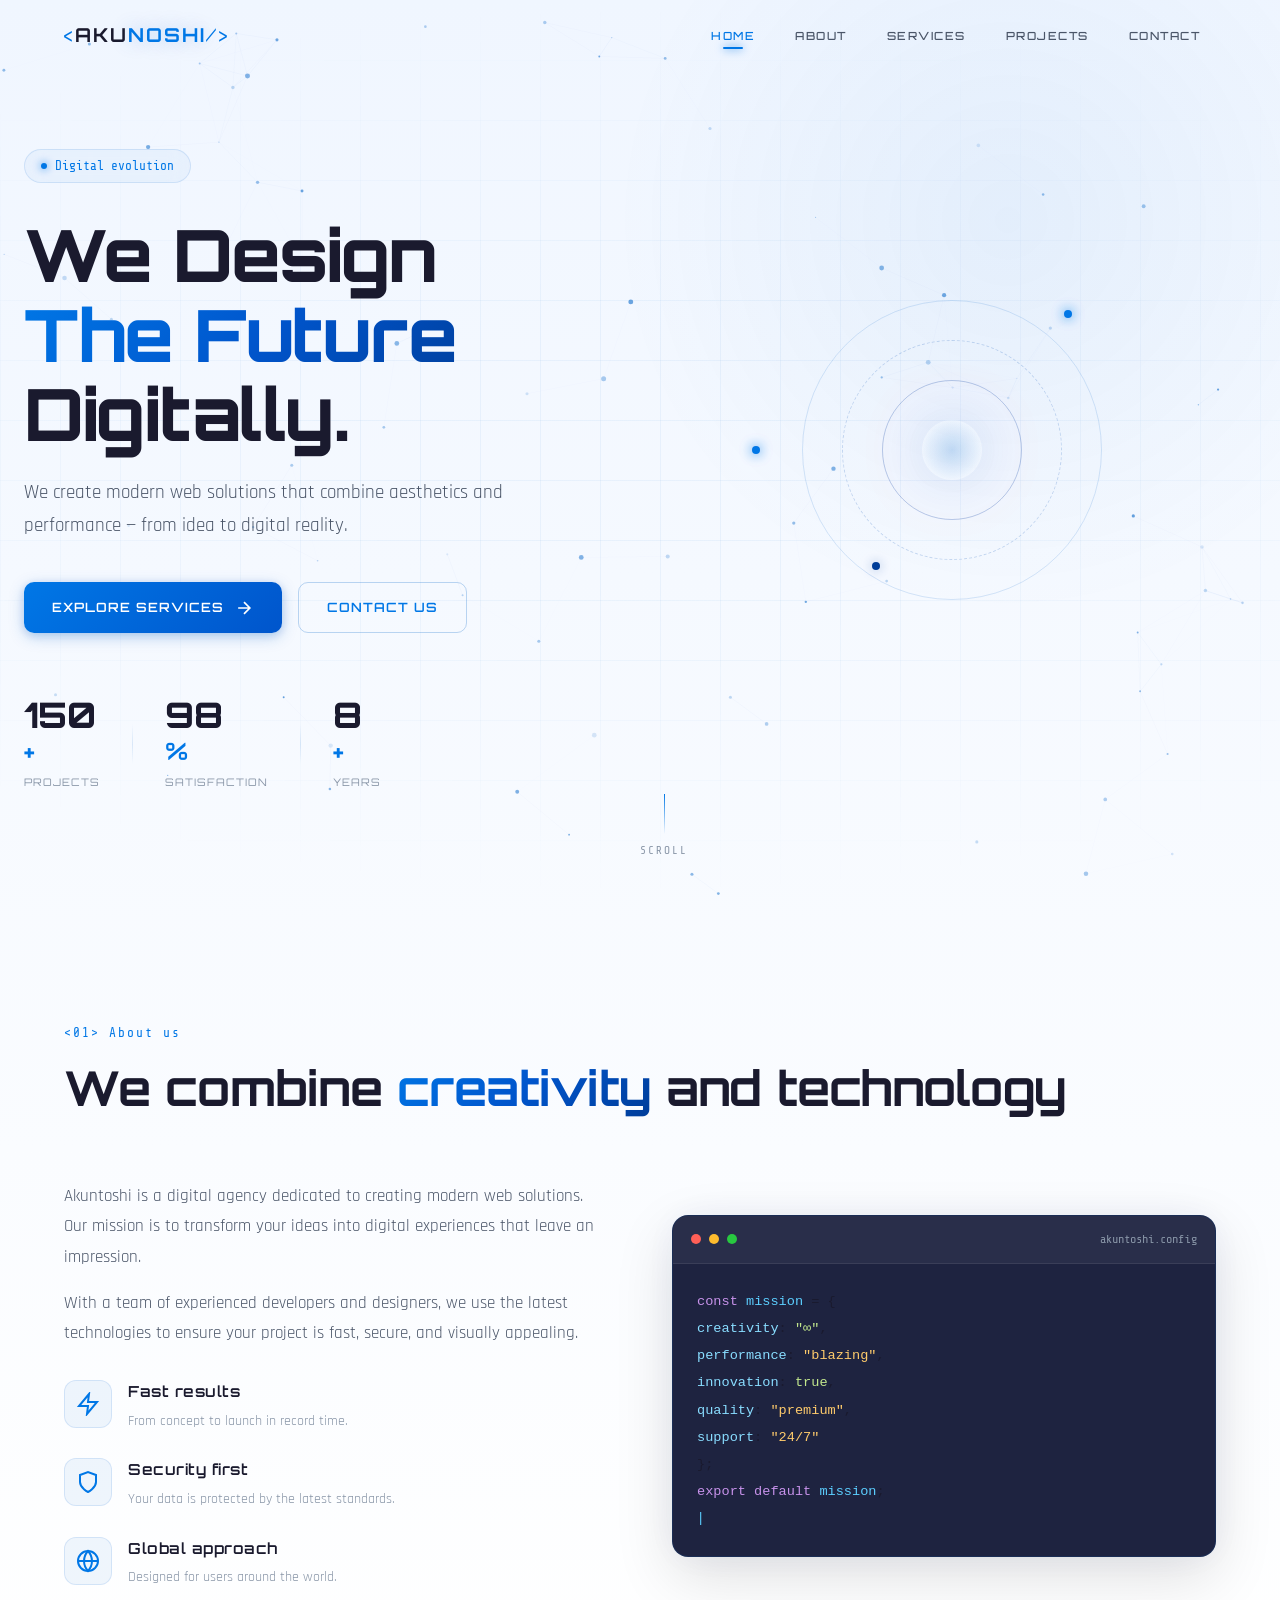
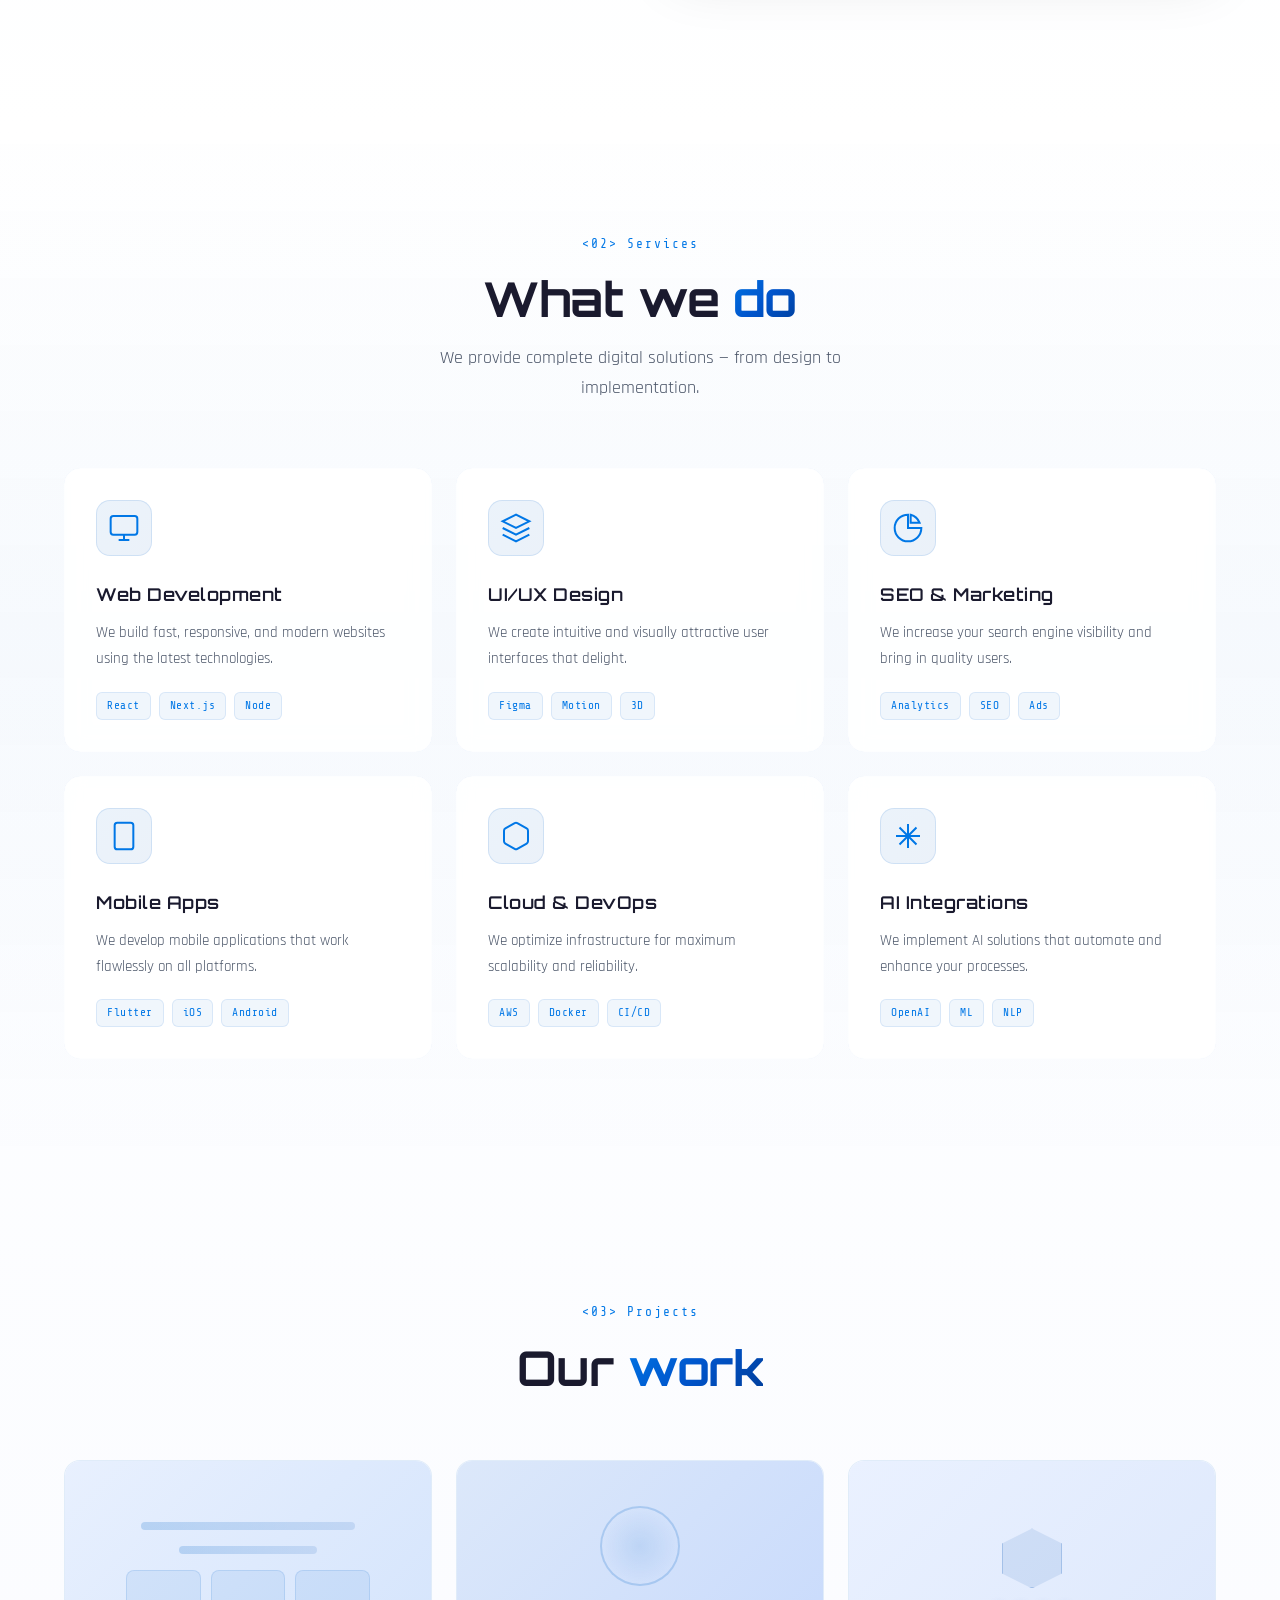
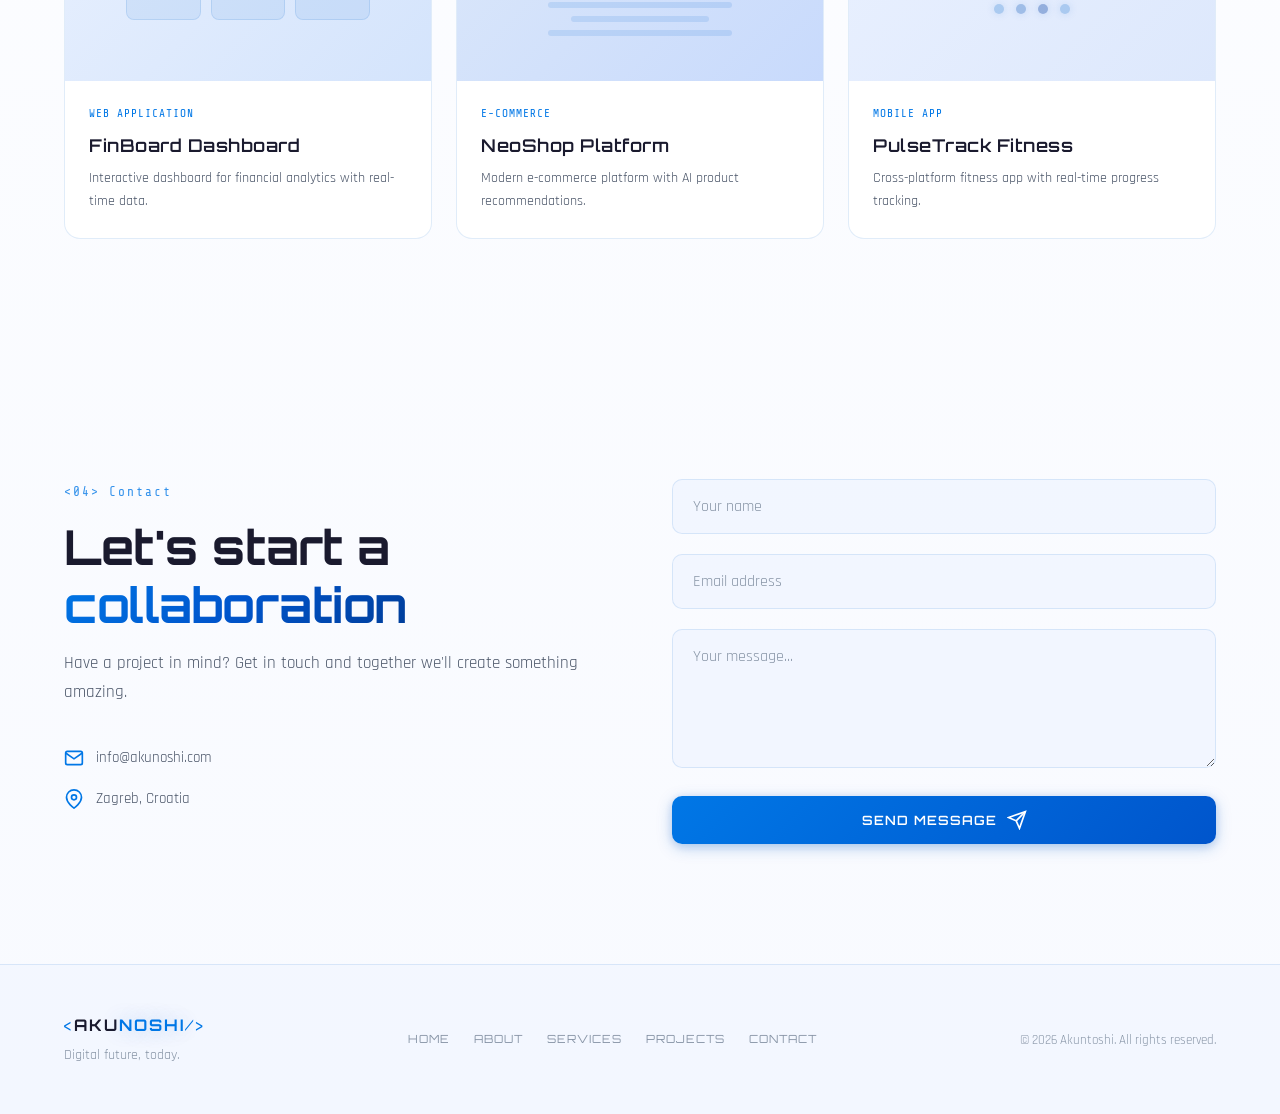
==== index.html @ 3f8aa3cc "first" ====
<!doctype html>
<html lang="en">
  <head>
    <meta charset="UTF-8" />
    <meta name="viewport" content="width=device-width, initial-scale=1.0" />
    <title>Akuntoshi — Digital Future</title>
    <link rel="stylesheet" href="style.css" />
    <link rel="preconnect" href="https://fonts.googleapis.com" />
    <link rel="preconnect" href="https://fonts.gstatic.com" crossorigin />
    <link
      href="https://fonts.googleapis.com/css2?family=Orbitron:wght@400;500;600;700;800;900&family=Rajdhani:wght@300;400;500;600;700&family=Share+Tech+Mono&display=swap"
      rel="stylesheet"
    />
  </head>
  <body>
    <!-- ═══ CURTAIN REVEAL ═══ -->
    <div class="curtain" id="curtain">
      <div class="curtain-panel curtain-left"></div>
      <div class="curtain-panel curtain-right"></div>
      <div class="curtain-logo">
        <span class="logo-bracket">&lt;</span>AKU<span class="logo-highlight"
          >NOSHI</span
        ><span class="logo-bracket">/&gt;</span>
      </div>
    </div>

    <!-- ═══ CANVAS BACKGROUND ═══ -->
    <canvas id="particleCanvas"></canvas>

    <!-- ═══ NAVIGATION ═══ -->
    <nav class="nav" id="nav">
      <div class="nav-inner">
        <a href="#hero" class="nav-logo">
          <span class="logo-bracket">&lt;</span>AKU<span class="logo-highlight"
            >NOSHI</span
          ><span class="logo-bracket">/&gt;</span>
        </a>
        <button class="nav-toggle" id="navToggle" aria-label="Toggle menu">
          <span></span><span></span><span></span>
        </button>
        <ul class="nav-links" id="navLinks">
          <li><a href="#hero" class="nav-link active">Home</a></li>
          <li><a href="#about" class="nav-link">About</a></li>
          <li><a href="#services" class="nav-link">Services</a></li>
          <li><a href="#work" class="nav-link">Projects</a></li>
          <li><a href="#contact" class="nav-link">Contact</a></li>
        </ul>
      </div>
    </nav>

    <!-- ═══ HERO ═══ -->
    <section class="hero" id="hero">
      <div class="hero-grid-overlay"></div>
      <div class="hero-radial"></div>
      <div class="hero-content">
        <div class="hero-badge">
          <span class="badge-dot"></span>
          <span>Digital evolution</span>
        </div>
        <h1 class="hero-title">
          <span class="title-line">We Design</span>
          <span class="title-line gradient-text">The Future</span>
          <span class="title-line">Digitally.</span>
        </h1>
        <p class="hero-sub">
          We create modern web solutions that combine aesthetics and performance
          — from idea to digital reality.
        </p>
        <div class="hero-actions">
          <a href="#services" class="btn btn-primary">
            <span>Explore services</span>
            <svg
              width="20"
              height="20"
              viewBox="0 0 24 24"
              fill="none"
              stroke="currentColor"
              stroke-width="2"
            >
              <path d="M5 12h14M12 5l7 7-7 7" />
            </svg>
          </a>
          <a href="#contact" class="btn btn-ghost">Contact us</a>
        </div>
        <div class="hero-stats">
          <div class="stat">
            <span class="stat-num" data-target="150">0</span
            ><span class="stat-plus">+</span>
            <span class="stat-label">Projects</span>
          </div>
          <div class="stat-divider"></div>
          <div class="stat">
            <span class="stat-num" data-target="98">0</span
            ><span class="stat-plus">%</span>
            <span class="stat-label">Satisfaction</span>
          </div>
          <div class="stat-divider"></div>
          <div class="stat">
            <span class="stat-num" data-target="8">0</span
            ><span class="stat-plus">+</span>
            <span class="stat-label">Years</span>
          </div>
        </div>
      </div>
      <div class="hero-visual">
        <div class="holo-ring ring-1"></div>
        <div class="holo-ring ring-2"></div>
        <div class="holo-ring ring-3"></div>
        <div class="holo-core"></div>
        <div class="orbit-dot od-1"></div>
        <div class="orbit-dot od-2"></div>
        <div class="orbit-dot od-3"></div>
      </div>
      <div class="scroll-hint">
        <div class="scroll-line"></div>
        <span>Scroll</span>
      </div>
    </section>

    <!-- ═══ ABOUT ═══ -->
    <section class="section about" id="about">
      <div class="container">
        <div class="section-header" data-reveal-header>
          <span class="section-tag">&lt;01&gt; About us</span>
          <h2 class="section-title">
            We combine <span class="gradient-text">creativity</span> and
            technology
          </h2>
        </div>
        <div class="about-grid">
          <div class="about-text">
            <p>
              Akuntoshi is a digital agency dedicated to creating modern web
              solutions. Our mission is to transform your ideas into digital
              experiences that leave an impression.
            </p>
            <p>
              With a team of experienced developers and designers, we use the
              latest technologies to ensure your project is fast, secure, and
              visually appealing.
            </p>
            <div class="about-features">
              <div class="feature">
                <div class="feature-icon">
                  <svg
                    width="24"
                    height="24"
                    viewBox="0 0 24 24"
                    fill="none"
                    stroke="currentColor"
                    stroke-width="2"
                  >
                    <path d="M13 2L3 14h9l-1 8 10-12h-9l1-8z" />
                  </svg>
                </div>
                <div>
                  <h4>Fast results</h4>
                  <p>From concept to launch in record time.</p>
                </div>
              </div>
              <div class="feature">
                <div class="feature-icon">
                  <svg
                    width="24"
                    height="24"
                    viewBox="0 0 24 24"
                    fill="none"
                    stroke="currentColor"
                    stroke-width="2"
                  >
                    <path d="M12 22s8-4 8-10V5l-8-3-8 3v7c0 6 8 10 8 10z" />
                  </svg>
                </div>
                <div>
                  <h4>Security first</h4>
                  <p>Your data is protected by the latest standards.</p>
                </div>
              </div>
              <div class="feature">
                <div class="feature-icon">
                  <svg
                    width="24"
                    height="24"
                    viewBox="0 0 24 24"
                    fill="none"
                    stroke="currentColor"
                    stroke-width="2"
                  >
                    <circle cx="12" cy="12" r="10" />
                    <path
                      d="M2 12h20M12 2a15.3 15.3 0 0 1 4 10 15.3 15.3 0 0 1-4 10 15.3 15.3 0 0 1-4-10 15.3 15.3 0 0 1 4-10z"
                    />
                  </svg>
                </div>
                <div>
                  <h4>Global approach</h4>
                  <p>Designed for users around the world.</p>
                </div>
              </div>
            </div>
          </div>
          <div class="about-visual">
            <div class="code-window">
              <div class="code-header">
                <span class="code-dot red"></span>
                <span class="code-dot yellow"></span>
                <span class="code-dot green"></span>
                <span class="code-title">akuntoshi.config</span>
              </div>
              <div class="code-body">
                <code>
                  <span class="code-line"
                    ><span class="c-purple">const</span>
                    <span class="c-blue">mission</span> = {</span
                  >
                  <span class="code-line">
                    <span class="c-cyan">creativity</span>:
                    <span class="c-green">"∞"</span>,</span
                  >
                  <span class="code-line">
                    <span class="c-cyan">performance</span>:
                    <span class="c-orange">"blazing"</span>,</span
                  >
                  <span class="code-line">
                    <span class="c-cyan">innovation</span>:
                    <span class="c-green">true</span>,</span
                  >
                  <span class="code-line">
                    <span class="c-cyan">quality</span>:
                    <span class="c-orange">"premium"</span>,</span
                  >
                  <span class="code-line">
                    <span class="c-cyan">support</span>:
                    <span class="c-orange">"24/7"</span></span
                  >
                  <span class="code-line">};</span>
                  <span class="code-line"></span>
                  <span class="code-line"
                    ><span class="c-purple">export default</span>
                    <span class="c-blue">mission</span>;</span
                  >
                </code>
                <span class="cursor-blink">|</span>
              </div>
            </div>
          </div>
        </div>
      </div>
    </section>

    <!-- ═══ SERVICES ═══ -->
    <section class="section services" id="services">
      <div class="container">
        <div class="section-header center" data-reveal-header>
          <span class="section-tag">&lt;02&gt; Services</span>
          <h2 class="section-title">
            What we <span class="gradient-text">do</span>
          </h2>
          <p class="section-desc">
            We provide complete digital solutions — from design to
            implementation.
          </p>
        </div>
        <div class="services-grid">
          <div class="service-card" data-tilt>
            <div class="card-glow"></div>
            <div class="card-border"></div>
            <div class="card-content">
              <div class="card-icon">
                <svg
                  width="32"
                  height="32"
                  viewBox="0 0 24 24"
                  fill="none"
                  stroke="currentColor"
                  stroke-width="1.5"
                >
                  <rect x="2" y="3" width="20" height="14" rx="2" />
                  <path d="M8 21h8M12 17v4" />
                </svg>
              </div>
              <h3>Web Development</h3>
              <p>
                We build fast, responsive, and modern websites using the latest
                technologies.
              </p>
              <div class="card-tech">
                <span>React</span><span>Next.js</span><span>Node</span>
              </div>
            </div>
          </div>
          <div class="service-card" data-tilt>
            <div class="card-glow"></div>
            <div class="card-border"></div>
            <div class="card-content">
              <div class="card-icon">
                <svg
                  width="32"
                  height="32"
                  viewBox="0 0 24 24"
                  fill="none"
                  stroke="currentColor"
                  stroke-width="1.5"
                >
                  <path
                    d="M12 2L2 7l10 5 10-5-10-5zM2 17l10 5 10-5M2 12l10 5 10-5"
                  />
                </svg>
              </div>
              <h3>UI/UX Design</h3>
              <p>
                We create intuitive and visually attractive user interfaces that
                delight.
              </p>
              <div class="card-tech">
                <span>Figma</span><span>Motion</span><span>3D</span>
              </div>
            </div>
          </div>
          <div class="service-card" data-tilt>
            <div class="card-glow"></div>
            <div class="card-border"></div>
            <div class="card-content">
              <div class="card-icon">
                <svg
                  width="32"
                  height="32"
                  viewBox="0 0 24 24"
                  fill="none"
                  stroke="currentColor"
                  stroke-width="1.5"
                >
                  <path d="M12 2a10 10 0 1 0 10 10H12V2z" />
                  <path d="M20.66 8A10 10 0 0 0 14 2.05V8h6.66z" />
                </svg>
              </div>
              <h3>SEO & Marketing</h3>
              <p>
                We increase your search engine visibility and bring in quality
                users.
              </p>
              <div class="card-tech">
                <span>Analytics</span><span>SEO</span><span>Ads</span>
              </div>
            </div>
          </div>
          <div class="service-card" data-tilt>
            <div class="card-glow"></div>
            <div class="card-border"></div>
            <div class="card-content">
              <div class="card-icon">
                <svg
                  width="32"
                  height="32"
                  viewBox="0 0 24 24"
                  fill="none"
                  stroke="currentColor"
                  stroke-width="1.5"
                >
                  <rect x="5" y="2" width="14" height="20" rx="2" />
                  <path d="M12 18h.01" />
                </svg>
              </div>
              <h3>Mobile Apps</h3>
              <p>
                We develop mobile applications that work flawlessly on all
                platforms.
              </p>
              <div class="card-tech">
                <span>Flutter</span><span>iOS</span><span>Android</span>
              </div>
            </div>
          </div>
          <div class="service-card" data-tilt>
            <div class="card-glow"></div>
            <div class="card-border"></div>
            <div class="card-content">
              <div class="card-icon">
                <svg
                  width="32"
                  height="32"
                  viewBox="0 0 24 24"
                  fill="none"
                  stroke="currentColor"
                  stroke-width="1.5"
                >
                  <path
                    d="M21 16V8a2 2 0 0 0-1-1.73l-7-4a2 2 0 0 0-2 0l-7 4A2 2 0 0 0 3 8v8a2 2 0 0 0 1 1.73l7 4a2 2 0 0 0 2 0l7-4A2 2 0 0 0 21 16z"
                  />
                </svg>
              </div>
              <h3>Cloud & DevOps</h3>
              <p>
                We optimize infrastructure for maximum scalability and
                reliability.
              </p>
              <div class="card-tech">
                <span>AWS</span><span>Docker</span><span>CI/CD</span>
              </div>
            </div>
          </div>
          <div class="service-card" data-tilt>
            <div class="card-glow"></div>
            <div class="card-border"></div>
            <div class="card-content">
              <div class="card-icon">
                <svg
                  width="32"
                  height="32"
                  viewBox="0 0 24 24"
                  fill="none"
                  stroke="currentColor"
                  stroke-width="1.5"
                >
                  <path
                    d="M12 3v18M3 12h18M5.636 5.636l12.728 12.728M18.364 5.636L5.636 18.364"
                  />
                </svg>
              </div>
              <h3>AI Integrations</h3>
              <p>
                We implement AI solutions that automate and enhance your
                processes.
              </p>
              <div class="card-tech">
                <span>OpenAI</span><span>ML</span><span>NLP</span>
              </div>
            </div>
          </div>
        </div>
      </div>
    </section>

    <!-- ═══ WORK / PROJECTS ═══ -->
    <section class="section work" id="work">
      <div class="container">
        <div class="section-header center" data-reveal-header>
          <span class="section-tag">&lt;03&gt; Projects</span>
          <h2 class="section-title">
            Our <span class="gradient-text">work</span>
          </h2>
        </div>
        <div class="work-grid">
          <div class="work-card">
            <div class="work-img">
              <div class="work-placeholder">
                <div class="wp-bar"></div>
                <div class="wp-bar short"></div>
                <div class="wp-grid">
                  <div></div>
                  <div></div>
                  <div></div>
                </div>
              </div>
            </div>
            <div class="work-info">
              <span class="work-cat">Web Application</span>
              <h3>FinBoard Dashboard</h3>
              <p>
                Interactive dashboard for financial analytics with real-time
                data.
              </p>
            </div>
          </div>
          <div class="work-card">
            <div class="work-img">
              <div class="work-placeholder alt">
                <div class="wp-circle"></div>
                <div class="wp-lines">
                  <div></div>
                  <div></div>
                  <div></div>
                </div>
              </div>
            </div>
            <div class="work-info">
              <span class="work-cat">E-Commerce</span>
              <h3>NeoShop Platform</h3>
              <p>Modern e-commerce platform with AI product recommendations.</p>
            </div>
          </div>
          <div class="work-card">
            <div class="work-img">
              <div class="work-placeholder dark">
                <div class="wp-hex"></div>
                <div class="wp-dots">
                  <span></span><span></span><span></span><span></span>
                </div>
              </div>
            </div>
            <div class="work-info">
              <span class="work-cat">Mobile App</span>
              <h3>PulseTrack Fitness</h3>
              <p>
                Cross-platform fitness app with real-time progress tracking.
              </p>
            </div>
          </div>
        </div>
      </div>
    </section>

    <!-- ═══ CONTACT ═══ -->
    <section class="section contact" id="contact">
      <div class="container">
        <div class="contact-wrapper">
          <div class="contact-info">
            <span class="section-tag">&lt;04&gt; Contact</span>
            <h2 class="section-title">
              Let's start a <span class="gradient-text">collaboration</span>
            </h2>
            <p>
              Have a project in mind? Get in touch and together we'll create
              something amazing.
            </p>
            <div class="contact-details">
              <div class="contact-item" data-reveal="fade-up" data-delay="2">
                <svg
                  width="20"
                  height="20"
                  viewBox="0 0 24 24"
                  fill="none"
                  stroke="currentColor"
                  stroke-width="2"
                >
                  <path
                    d="M4 4h16c1.1 0 2 .9 2 2v12c0 1.1-.9 2-2 2H4c-1.1 0-2-.9-2-2V6c0-1.1.9-2 2-2z"
                  />
                  <polyline points="22,6 12,13 2,6" />
                </svg>
                <span>info@akunoshi.com</span>
              </div>
              <div class="contact-item" data-reveal="fade-up" data-delay="3">
                <svg
                  width="20"
                  height="20"
                  viewBox="0 0 24 24"
                  fill="none"
                  stroke="currentColor"
                  stroke-width="2"
                >
                  <path d="M21 10c0 7-9 13-9 13s-9-6-9-13a9 9 0 0 1 18 0z" />
                  <circle cx="12" cy="10" r="3" />
                </svg>
                <span>Zagreb, Croatia</span>
              </div>
            </div>
          </div>
          <form class="contact-form" id="contactForm" onsubmit="return false;">
            <div class="form-group">
              <input
                type="text"
                id="name"
                placeholder="Your name"
                required
                autocomplete="name"
              />
              <div class="input-glow"></div>
            </div>
            <div class="form-group">
              <input
                type="email"
                id="email"
                placeholder="Email address"
                required
                autocomplete="email"
              />
              <div class="input-glow"></div>
            </div>
            <div class="form-group">
              <textarea
                id="message"
                rows="5"
                placeholder="Your message..."
                required
              ></textarea>
              <div class="input-glow"></div>
            </div>
            <button type="submit" class="btn btn-primary btn-full">
              <span>Send message</span>
              <svg
                width="20"
                height="20"
                viewBox="0 0 24 24"
                fill="none"
                stroke="currentColor"
                stroke-width="2"
              >
                <line x1="22" y1="2" x2="11" y2="13" />
                <polygon points="22 2 15 22 11 13 2 9 22 2" />
              </svg>
            </button>
          </form>
        </div>
      </div>
    </section>

    <!-- ═══ FOOTER ═══ -->
    <footer class="footer">
      <div class="container">
        <div class="footer-inner" data-reveal-footer>
          <div class="footer-brand">
            <span class="logo-bracket">&lt;</span>AKU<span
              class="logo-highlight"
              >NOSHI</span
            ><span class="logo-bracket">/&gt;</span>
            <p>Digital future, today.</p>
          </div>
          <div class="footer-links">
            <a href="#hero">Home</a>
            <a href="#about">About</a>
            <a href="#services">Services</a>
            <a href="#work">Projects</a>
            <a href="#contact">Contact</a>
          </div>
          <div class="footer-copy">
            <span>&copy; 2026 Akuntoshi. All rights reserved.</span>
          </div>
        </div>
      </div>
    </footer>

    <script>
      /* ── Particle Canvas ── */
      const canvas = document.getElementById("particleCanvas");
      const ctx = canvas.getContext("2d");
      let particles = [];
      let mouse = { x: null, y: null };

      function resize() {
        canvas.width = window.innerWidth;
        canvas.height = window.innerHeight;
      }
      resize();
      window.addEventListener("resize", resize);
      document.addEventListener("mousemove", (e) => {
        mouse.x = e.clientX;
        mouse.y = e.clientY;
      });

      class Particle {
        constructor() {
          this.reset();
        }
        reset() {
          this.x = Math.random() * canvas.width;
          this.y = Math.random() * canvas.height;
          this.size = Math.random() * 2 + 0.5;
          this.speedX = (Math.random() - 0.5) * 0.4;
          this.speedY = (Math.random() - 0.5) * 0.4;
          this.opacity = Math.random() * 0.5 + 0.1;
        }
        update() {
          this.x += this.speedX;
          this.y += this.speedY;
          if (this.x < 0 || this.x > canvas.width) this.speedX *= -1;
          if (this.y < 0 || this.y > canvas.height) this.speedY *= -1;
        }
        draw() {
          ctx.beginPath();
          ctx.arc(this.x, this.y, this.size, 0, Math.PI * 2);
          ctx.fillStyle = `rgba(0, 100, 200, ${this.opacity})`;
          ctx.fill();
        }
      }

      for (let i = 0; i < 80; i++) particles.push(new Particle());

      function connectParticles() {
        for (let a = 0; a < particles.length; a++) {
          for (let b = a + 1; b < particles.length; b++) {
            const dx = particles[a].x - particles[b].x;
            const dy = particles[a].y - particles[b].y;
            const dist = Math.sqrt(dx * dx + dy * dy);
            if (dist < 120) {
              ctx.beginPath();
              ctx.strokeStyle = `rgba(0, 100, 200, ${0.08 * (1 - dist / 120)})`;
              ctx.lineWidth = 0.5;
              ctx.moveTo(particles[a].x, particles[a].y);
              ctx.lineTo(particles[b].x, particles[b].y);
              ctx.stroke();
            }
          }
        }
      }

      function animateParticles() {
        ctx.clearRect(0, 0, canvas.width, canvas.height);
        particles.forEach((p) => {
          p.update();
          p.draw();
        });
        connectParticles();
        requestAnimationFrame(animateParticles);
      }
      animateParticles();

      /* ── Scroll Nav ── */
      const nav = document.getElementById("nav");
      window.addEventListener("scroll", () => {
        nav.classList.toggle("scrolled", window.scrollY > 50);
      });

      /* ── Mobile Menu ── */
      const toggle = document.getElementById("navToggle");
      const links = document.getElementById("navLinks");
      toggle.addEventListener("click", () => {
        links.classList.toggle("open");
        toggle.classList.toggle("active");
      });
      links.querySelectorAll(".nav-link").forEach((link) => {
        link.addEventListener("click", () => {
          links.classList.remove("open");
          toggle.classList.remove("active");
        });
      });

      /* ── Active Section Highlight ── */
      const sections = document.querySelectorAll(".section, .hero");
      const navLinks = document.querySelectorAll(".nav-link");
      const observer = new IntersectionObserver(
        (entries) => {
          entries.forEach((entry) => {
            if (entry.isIntersecting) {
              navLinks.forEach((l) => l.classList.remove("active"));
              const id = entry.target.id;
              const active = document.querySelector(`.nav-link[href="#${id}"]`);
              if (active) active.classList.add("active");
            }
          });
        },
        { threshold: 0.3 },
      );
      sections.forEach((s) => observer.observe(s));

      /* ── Animate Stats ── */
      const statNums = document.querySelectorAll(".stat-num");
      let statAnimated = false;
      const statObserver = new IntersectionObserver(
        (entries) => {
          if (entries[0].isIntersecting && !statAnimated) {
            statAnimated = true;
            statNums.forEach((num) => {
              const target = +num.dataset.target;
              let current = 0;
              const increment = target / 60;
              const timer = setInterval(() => {
                current += increment;
                if (current >= target) {
                  current = target;
                  clearInterval(timer);
                }
                num.textContent = Math.floor(current);
              }, 25);
            });
          }
        },
        { threshold: 0.5 },
      );
      if (statNums.length)
        statObserver.observe(statNums[0].closest(".hero-stats"));

      /* ── Scroll Reveal ── */
      const reveals = document.querySelectorAll(
        ".service-card, .work-card, .about-text, .about-visual, .contact-info, .contact-form, .feature, [data-reveal], [data-reveal-header], [data-reveal-footer]",
      );
      const revealObs = new IntersectionObserver(
        (entries) => {
          entries.forEach((entry) => {
            if (entry.isIntersecting) {
              entry.target.classList.add("revealed");
              revealObs.unobserve(entry.target);
            }
          });
        },
        { threshold: 0.12, rootMargin: "0px 0px -40px 0px" },
      );
      reveals.forEach((el) => revealObs.observe(el));

      /* ── Smooth Scroll ── */
      document.querySelectorAll('a[href^="#"]').forEach((anchor) => {
        anchor.addEventListener("click", function (e) {
          e.preventDefault();
          const target = document.querySelector(this.getAttribute("href"));
          if (target)
            target.scrollIntoView({ behavior: "smooth", block: "start" });
        });
      });

      /* ── Curtain Reveal ── */
      window.addEventListener("load", () => {
        const curtain = document.getElementById("curtain");
        setTimeout(() => {
          curtain.classList.add("open");
        }, 800);
        setTimeout(() => {
          curtain.style.pointerEvents = "none";
        }, 2200);
        setTimeout(() => {
          curtain.remove();
        }, 3000);
      });
    </script>
  </body>
</html>
---- style.css ----
/* ═══════════════════════════════════════════════
   AKUNTOSHI — Futuristic Blue Theme
   ═══════════════════════════════════════════════ */

/* ── Variables ── */
:root {
  --bg-deep: #ffffff;
  --bg-base: #f8faff;
  --bg-card: rgba(255, 255, 255, 0.9);
  --blue-primary: #0077e6;
  --blue-secondary: #0055cc;
  --blue-accent: #003d99;
  --blue-glow: rgba(0, 119, 230, 0.1);
  --blue-dim: #e0eeff;
  --text-primary: #1a1a2e;
  --text-secondary: #4a5568;
  --text-muted: #8895a7;
  --border: rgba(0, 100, 200, 0.12);
  --glass: rgba(0, 100, 200, 0.04);
  --radius: 16px;
  --radius-sm: 10px;
  --font-display: "Orbitron", sans-serif;
  --font-body: "Rajdhani", sans-serif;
  --font-mono: "Share Tech Mono", monospace;
}

/* ── Reset ── */
*,
*::before,
*::after {
  margin: 0;
  padding: 0;
  box-sizing: border-box;
}

html {
  scroll-behavior: smooth;
}

body {
  font-family: var(--font-body);
  background: var(--bg-deep);
  color: var(--text-primary);
  line-height: 1.6;
  font-weight: 400;
  overflow-x: hidden;
  -webkit-font-smoothing: antialiased;
  background-image: linear-gradient(
    180deg,
    #f0f6ff 0%,
    #ffffff 40%,
    #f8faff 100%
  );
}

a {
  color: inherit;
  text-decoration: none;
}
img {
  max-width: 100%;
  display: block;
}
button {
  cursor: pointer;
  border: none;
  background: none;
  font-family: inherit;
}

.container {
  max-width: 1200px;
  margin: 0 auto;
  padding: 0 24px;
}

/* ═══════════════════════════════════
   CURTAIN REVEAL
   ═══════════════════════════════════ */
.curtain {
  position: fixed;
  inset: 0;
  z-index: 9999;
  pointer-events: all;
}

.curtain-panel {
  position: absolute;
  top: 0;
  width: 50%;
  height: 100%;
  background: linear-gradient(135deg, #0a1628 0%, #0d2137 50%, #0a1628 100%);
  transition: transform 1.2s cubic-bezier(0.76, 0, 0.24, 1);
  will-change: transform;
}

.curtain-left {
  left: 0;
  border-right: 1px solid rgba(0, 119, 230, 0.3);
}

.curtain-right {
  right: 0;
  border-left: 1px solid rgba(0, 119, 230, 0.3);
}

.curtain.open .curtain-left {
  transform: translateX(-100%);
}

.curtain.open .curtain-right {
  transform: translateX(100%);
}

.curtain-logo {
  position: absolute;
  top: 50%;
  left: 50%;
  transform: translate(-50%, -50%);
  font-family: var(--font-display);
  font-size: clamp(1.5rem, 4vw, 2.5rem);
  font-weight: 700;
  letter-spacing: 3px;
  color: #fff;
  white-space: nowrap;
  z-index: 1;
  opacity: 1;
  transition: opacity 0.5s ease 0.3s;
}

.curtain-logo .logo-bracket {
  color: var(--blue-primary);
  text-shadow: 0 0 20px rgba(0, 119, 230, 0.6);
}

.curtain-logo .logo-highlight {
  color: var(--blue-primary);
  text-shadow: 0 0 20px rgba(0, 119, 230, 0.6);
}

.curtain.open .curtain-logo {
  opacity: 0;
  transition: opacity 0.4s ease;
}

/* ── Particle Canvas ── */
#particleCanvas {
  position: fixed;
  top: 0;
  left: 0;
  width: 100%;
  height: 100%;
  z-index: 0;
  pointer-events: none;
}

/* ═══════════════════════════════════
   NAVIGATION
   ═══════════════════════════════════ */
.nav {
  position: fixed;
  top: 0;
  left: 0;
  right: 0;
  z-index: 100;
  padding: 20px 0;
  transition: all 0.4s cubic-bezier(0.4, 0, 0.2, 1);
}

.nav.scrolled {
  padding: 12px 0;
  background: rgba(255, 255, 255, 0.9);
  backdrop-filter: blur(20px);
  -webkit-backdrop-filter: blur(20px);
  border-bottom: 1px solid var(--border);
  box-shadow: 0 2px 20px rgba(0, 80, 180, 0.06);
}

.nav-inner {
  max-width: 1200px;
  margin: 0 auto;
  padding: 0 24px;
  display: flex;
  align-items: center;
  justify-content: space-between;
}

.nav-logo {
  font-family: var(--font-display);
  font-size: 1.2rem;
  font-weight: 700;
  letter-spacing: 2px;
  color: var(--text-primary);
}

.logo-bracket {
  color: var(--blue-primary);
  font-weight: 400;
}

.logo-highlight {
  color: var(--blue-primary);
  text-shadow: 0 0 20px rgba(0, 100, 200, 0.3);
}

.nav-links {
  display: flex;
  list-style: none;
  gap: 8px;
}

.nav-link {
  font-family: var(--font-display);
  font-size: 0.7rem;
  font-weight: 500;
  letter-spacing: 1.5px;
  text-transform: uppercase;
  color: var(--text-secondary);
  padding: 8px 16px;
  border-radius: 8px;
  transition: all 0.3s ease;
  position: relative;
}

.nav-link::after {
  content: "";
  position: absolute;
  bottom: 2px;
  left: 50%;
  transform: translateX(-50%) scaleX(0);
  width: 20px;
  height: 2px;
  background: var(--blue-primary);
  border-radius: 1px;
  transition: transform 0.3s ease;
  box-shadow: 0 0 8px var(--blue-primary);
}

.nav-link:hover,
.nav-link.active {
  color: var(--blue-primary);
}

.nav-link.active::after,
.nav-link:hover::after {
  transform: translateX(-50%) scaleX(1);
}

/* Mobile Toggle */
.nav-toggle {
  display: none;
  flex-direction: column;
  gap: 5px;
  padding: 4px;
}

.nav-toggle span {
  width: 24px;
  height: 2px;
  background: var(--text-primary);
  border-radius: 2px;
  transition: all 0.3s ease;
}

.nav-toggle.active span:nth-child(1) {
  transform: rotate(45deg) translate(5px, 5px);
}
.nav-toggle.active span:nth-child(2) {
  opacity: 0;
}
.nav-toggle.active span:nth-child(3) {
  transform: rotate(-45deg) translate(5px, -5px);
}

/* ═══════════════════════════════════
   HERO SECTION
   ═══════════════════════════════════ */
.hero {
  position: relative;
  min-height: 100vh;
  display: flex;
  align-items: center;
  padding: 120px 24px 80px;
  overflow: hidden;
  z-index: 1;
}

.hero-grid-overlay {
  position: absolute;
  inset: 0;
  background-image:
    linear-gradient(rgba(0, 100, 200, 0.05) 1px, transparent 1px),
    linear-gradient(90deg, rgba(0, 100, 200, 0.05) 1px, transparent 1px);
  background-size: 60px 60px;
  mask-image: radial-gradient(
    ellipse 80% 50% at 50% 50%,
    black 30%,
    transparent 100%
  );
  -webkit-mask-image: radial-gradient(
    ellipse 80% 50% at 50% 50%,
    black 30%,
    transparent 100%
  );
  pointer-events: none;
}

.hero-radial {
  position: absolute;
  top: -20%;
  right: -10%;
  width: 800px;
  height: 800px;
  background: radial-gradient(
    circle,
    rgba(0, 100, 200, 0.06) 0%,
    transparent 70%
  );
  pointer-events: none;
}

.hero-content {
  position: relative;
  z-index: 2;
  max-width: 650px;
}

.hero-badge {
  display: inline-flex;
  align-items: center;
  gap: 8px;
  padding: 6px 16px;
  background: var(--glass);
  border: 1px solid var(--border);
  border-radius: 100px;
  font-family: var(--font-mono);
  font-size: 0.8rem;
  color: var(--blue-primary);
  margin-bottom: 32px;
  backdrop-filter: blur(10px);
}

.badge-dot {
  width: 6px;
  height: 6px;
  background: var(--blue-primary);
  border-radius: 50%;
  animation: pulse 2s ease-in-out infinite;
  box-shadow: 0 0 8px var(--blue-primary);
}

@keyframes pulse {
  0%,
  100% {
    opacity: 1;
    transform: scale(1);
  }
  50% {
    opacity: 0.4;
    transform: scale(0.8);
  }
}

.hero-title {
  font-family: var(--font-display);
  font-size: clamp(2.5rem, 6vw, 4.5rem);
  font-weight: 800;
  line-height: 1.1;
  margin-bottom: 24px;
  letter-spacing: -0.02em;
}

.title-line {
  display: block;
}

.gradient-text {
  background: linear-gradient(
    135deg,
    var(--blue-primary) 0%,
    var(--blue-secondary) 50%,
    var(--blue-accent) 100%
  );
  -webkit-background-clip: text;
  -webkit-text-fill-color: transparent;
  background-clip: text;
}

.hero-sub {
  font-size: 1.2rem;
  color: var(--text-secondary);
  max-width: 480px;
  margin-bottom: 40px;
  line-height: 1.7;
}

.hero-actions {
  display: flex;
  gap: 16px;
  margin-bottom: 64px;
  flex-wrap: wrap;
}

/* ── Buttons ── */
.btn {
  display: inline-flex;
  align-items: center;
  gap: 10px;
  padding: 14px 28px;
  border-radius: var(--radius-sm);
  font-family: var(--font-display);
  font-size: 0.8rem;
  font-weight: 600;
  letter-spacing: 1px;
  text-transform: uppercase;
  transition: all 0.35s cubic-bezier(0.4, 0, 0.2, 1);
  position: relative;
  overflow: hidden;
}

.btn-primary {
  background: linear-gradient(
    135deg,
    var(--blue-primary),
    var(--blue-secondary)
  );
  color: #fff;
  box-shadow:
    0 4px 15px rgba(0, 100, 200, 0.25),
    0 2px 8px rgba(0, 80, 180, 0.15);
}

.btn-primary::before {
  content: "";
  position: absolute;
  inset: 0;
  background: linear-gradient(
    135deg,
    transparent 0%,
    rgba(255, 255, 255, 0.15) 50%,
    transparent 100%
  );
  transform: translateX(-100%);
  transition: transform 0.5s ease;
}

.btn-primary:hover::before {
  transform: translateX(100%);
}

.btn-primary:hover {
  transform: translateY(-2px);
  box-shadow:
    0 6px 25px rgba(0, 100, 200, 0.3),
    0 4px 12px rgba(0, 80, 180, 0.2);
}

.btn-ghost {
  border: 1px solid rgba(0, 100, 200, 0.25);
  color: var(--blue-primary);
  backdrop-filter: blur(10px);
}

.btn-ghost:hover {
  background: rgba(0, 100, 200, 0.06);
  border-color: var(--blue-primary);
  transform: translateY(-2px);
}

.btn-full {
  width: 100%;
  justify-content: center;
}

/* ── Hero Stats ── */
.hero-stats {
  display: flex;
  align-items: center;
  gap: 32px;
}

.stat {
  display: flex;
  flex-direction: column;
}

.stat-num {
  font-family: var(--font-display);
  font-size: 2.2rem;
  font-weight: 800;
  color: var(--text-primary);
  line-height: 1;
}

.stat-plus {
  font-family: var(--font-display);
  font-size: 1.5rem;
  color: var(--blue-primary);
  font-weight: 600;
}

.stat-label {
  font-size: 0.85rem;
  color: var(--text-muted);
  margin-top: 4px;
  letter-spacing: 1px;
  text-transform: uppercase;
  font-family: var(--font-display);
  font-weight: 400;
  font-size: 0.65rem;
}

.stat-divider {
  width: 1px;
  height: 40px;
  background: linear-gradient(180deg, transparent, var(--border), transparent);
}

/* ── Hero Visual (Holographic Element) ── */
.hero-visual {
  position: absolute;
  right: 10%;
  top: 50%;
  transform: translateY(-50%);
  width: 400px;
  height: 400px;
  z-index: 1;
}

.holo-ring {
  position: absolute;
  border-radius: 50%;
  border: 1px solid;
  top: 50%;
  left: 50%;
  transform: translate(-50%, -50%);
}

.ring-1 {
  width: 300px;
  height: 300px;
  border-color: rgba(0, 100, 200, 0.15);
  animation: spin 20s linear infinite;
}

.ring-2 {
  width: 220px;
  height: 220px;
  border-color: rgba(0, 80, 180, 0.2);
  border-style: dashed;
  animation: spin 15s linear infinite reverse;
}

.ring-3 {
  width: 140px;
  height: 140px;
  border-color: rgba(0, 60, 160, 0.25);
  animation: spin 10s linear infinite;
}

.holo-core {
  position: absolute;
  width: 60px;
  height: 60px;
  top: 50%;
  left: 50%;
  transform: translate(-50%, -50%);
  background: radial-gradient(
    circle,
    rgba(0, 100, 200, 0.2) 0%,
    transparent 70%
  );
  border-radius: 50%;
  box-shadow:
    0 0 60px rgba(0, 100, 200, 0.15),
    0 0 120px rgba(0, 80, 180, 0.08);
  animation: corePulse 3s ease-in-out infinite;
}

@keyframes spin {
  to {
    transform: translate(-50%, -50%) rotate(360deg);
  }
}

@keyframes corePulse {
  0%,
  100% {
    box-shadow:
      0 0 60px rgba(0, 100, 200, 0.15),
      0 0 120px rgba(0, 80, 180, 0.08);
  }
  50% {
    box-shadow:
      0 0 80px rgba(0, 100, 200, 0.25),
      0 0 160px rgba(0, 80, 180, 0.12);
  }
}

.orbit-dot {
  position: absolute;
  width: 8px;
  height: 8px;
  border-radius: 50%;
  background: var(--blue-primary);
  box-shadow:
    0 0 12px var(--blue-primary),
    0 0 24px rgba(0, 212, 255, 0.3);
}

.od-1 {
  top: 50%;
  left: 0;
  transform: translateY(-50%);
  animation: orbitFloat1 20s linear infinite;
}

.od-2 {
  top: 15%;
  right: 20%;
  animation: orbitFloat2 15s linear infinite;
}

.od-3 {
  bottom: 20%;
  left: 30%;
  animation: orbitFloat3 10s linear infinite;
  background: var(--blue-accent);
  box-shadow: 0 0 12px rgba(0, 60, 160, 0.4);
}

@keyframes orbitFloat1 {
  0% {
    transform: translateY(-50%) rotate(0deg) translateX(150px) rotate(0deg);
  }
  100% {
    transform: translateY(-50%) rotate(360deg) translateX(150px) rotate(-360deg);
  }
}

@keyframes orbitFloat2 {
  0% {
    transform: rotate(0deg) translateX(110px) rotate(0deg);
  }
  100% {
    transform: rotate(-360deg) translateX(110px) rotate(360deg);
  }
}

@keyframes orbitFloat3 {
  0% {
    transform: rotate(0deg) translateX(70px) rotate(0deg);
  }
  100% {
    transform: rotate(360deg) translateX(70px) rotate(-360deg);
  }
}

/* Scroll Hint */
.scroll-hint {
  position: absolute;
  bottom: 40px;
  left: 50%;
  transform: translateX(-50%);
  display: flex;
  flex-direction: column;
  align-items: center;
  gap: 8px;
  z-index: 2;
}

.scroll-hint span {
  font-family: var(--font-mono);
  font-size: 0.7rem;
  color: var(--text-muted);
  letter-spacing: 2px;
  text-transform: uppercase;
}

.scroll-line {
  width: 1px;
  height: 40px;
  background: linear-gradient(180deg, var(--blue-primary), transparent);
  animation: scrollPulse 2s ease-in-out infinite;
}

@keyframes scrollPulse {
  0%,
  100% {
    opacity: 1;
    height: 40px;
  }
  50% {
    opacity: 0.3;
    height: 25px;
  }
}

/* ═══════════════════════════════════
   SECTIONS (GLOBAL)
   ═══════════════════════════════════ */
.section {
  position: relative;
  z-index: 1;
  padding: 120px 0;
}

.section-header {
  margin-bottom: 64px;
}

.section-header.center {
  text-align: center;
}

.section-tag {
  display: inline-block;
  font-family: var(--font-mono);
  font-size: 0.8rem;
  color: var(--blue-primary);
  letter-spacing: 2px;
  margin-bottom: 16px;
  opacity: 0.8;
}

.section-title {
  font-family: var(--font-display);
  font-size: clamp(2rem, 4vw, 3rem);
  font-weight: 700;
  line-height: 1.2;
  letter-spacing: -0.01em;
}

.section-desc {
  color: var(--text-secondary);
  font-size: 1.1rem;
  max-width: 520px;
  margin: 16px auto 0;
  line-height: 1.7;
}

/* ═══════════════════════════════════
   ABOUT
   ═══════════════════════════════════ */
.about-grid {
  display: grid;
  grid-template-columns: 1fr 1fr;
  gap: 64px;
  align-items: center;
}

.about-text p {
  color: var(--text-secondary);
  font-size: 1.05rem;
  line-height: 1.8;
  margin-bottom: 16px;
}

.about-features {
  display: flex;
  flex-direction: column;
  gap: 24px;
  margin-top: 32px;
}

.feature {
  display: flex;
  gap: 16px;
  align-items: flex-start;
  opacity: 0;
  transform: translateY(20px);
  transition: all 0.5s cubic-bezier(0.4, 0, 0.2, 1);
}

.feature.revealed {
  opacity: 1;
  transform: translateY(0);
}

.feature-icon {
  flex-shrink: 0;
  width: 48px;
  height: 48px;
  border-radius: 12px;
  background: rgba(0, 100, 200, 0.06);
  border: 1px solid rgba(0, 100, 200, 0.12);
  display: flex;
  align-items: center;
  justify-content: center;
  color: var(--blue-primary);
}

.feature h4 {
  font-family: var(--font-display);
  font-size: 0.95rem;
  font-weight: 600;
  margin-bottom: 4px;
  letter-spacing: 0.5px;
}

.feature p {
  font-size: 0.9rem !important;
  color: var(--text-muted) !important;
  margin-bottom: 0 !important;
}

/* Code Window */
.about-visual {
  opacity: 0;
  transform: translateX(30px);
  transition: all 0.7s cubic-bezier(0.4, 0, 0.2, 1);
}

.about-visual.revealed {
  opacity: 1;
  transform: translateX(0);
}

.code-window {
  background: #1e2340;
  border: 1px solid rgba(0, 100, 200, 0.15);
  border-radius: var(--radius);
  overflow: hidden;
  box-shadow:
    0 20px 60px rgba(0, 0, 0, 0.12),
    0 0 40px rgba(0, 100, 200, 0.05);
}

.code-header {
  display: flex;
  align-items: center;
  gap: 8px;
  padding: 14px 18px;
  background: rgba(255, 255, 255, 0.05);
  border-bottom: 1px solid rgba(255, 255, 255, 0.08);
}

.code-dot {
  width: 10px;
  height: 10px;
  border-radius: 50%;
}

.code-dot.red {
  background: #ff5f57;
}
.code-dot.yellow {
  background: #febc2e;
}
.code-dot.green {
  background: #28c840;
}

.code-title {
  margin-left: auto;
  font-family: var(--font-mono);
  font-size: 0.75rem;
  color: var(--text-muted);
}

.code-body {
  padding: 24px;
  font-family: var(--font-mono);
  font-size: 0.85rem;
  line-height: 2;
  position: relative;
}

.code-body code {
  display: flex;
  flex-direction: column;
}

.code-line {
  display: block;
}

.c-purple {
  color: #c792ea;
}
.c-blue {
  color: #5ccfff;
}
.c-cyan {
  color: #89ddff;
}
.c-green {
  color: #c3e88d;
}
.c-orange {
  color: #ffcb6b;
}

.cursor-blink {
  color: #5ccfff;
  animation: blink-cursor 1s step-end infinite;
}

@keyframes blink-cursor {
  0%,
  100% {
    opacity: 1;
  }
  50% {
    opacity: 0;
  }
}

/* ═══════════════════════════════════
   SERVICES
   ═══════════════════════════════════ */
.services {
  background: linear-gradient(
    180deg,
    transparent 0%,
    rgba(0, 100, 200, 0.03) 50%,
    transparent 100%
  );
}

.services-grid {
  display: grid;
  grid-template-columns: repeat(3, 1fr);
  gap: 24px;
}

.service-card {
  position: relative;
  border-radius: var(--radius);
  overflow: hidden;
  opacity: 0;
  transform: translateY(30px);
  transition: all 0.6s cubic-bezier(0.4, 0, 0.2, 1);
}

.service-card.revealed {
  opacity: 1;
  transform: translateY(0);
}

.service-card:nth-child(2) {
  transition-delay: 0.1s;
}
.service-card:nth-child(3) {
  transition-delay: 0.2s;
}
.service-card:nth-child(4) {
  transition-delay: 0.1s;
}
.service-card:nth-child(5) {
  transition-delay: 0.2s;
}
.service-card:nth-child(6) {
  transition-delay: 0.3s;
}

.card-glow {
  position: absolute;
  inset: 0;
  background: radial-gradient(
    circle at 50% 0%,
    rgba(0, 100, 200, 0.06) 0%,
    transparent 60%
  );
  opacity: 0;
  transition: opacity 0.4s ease;
}

.service-card:hover .card-glow {
  opacity: 1;
}

.card-border {
  position: absolute;
  inset: 0;
  border-radius: var(--radius);
  border: 1px solid var(--border);
  transition: border-color 0.4s ease;
}

.service-card:hover .card-border {
  border-color: rgba(0, 100, 200, 0.25);
}

.card-content {
  position: relative;
  padding: 32px;
  background: var(--bg-card);
  backdrop-filter: blur(10px);
  height: 100%;
  border-radius: var(--radius);
  transition: transform 0.4s cubic-bezier(0.4, 0, 0.2, 1);
}

.service-card:hover .card-content {
  transform: translateY(-4px);
}

.card-icon {
  width: 56px;
  height: 56px;
  border-radius: 14px;
  background: linear-gradient(
    135deg,
    rgba(0, 100, 200, 0.08),
    rgba(0, 80, 180, 0.08)
  );
  border: 1px solid rgba(0, 100, 200, 0.12);
  display: flex;
  align-items: center;
  justify-content: center;
  color: var(--blue-primary);
  margin-bottom: 24px;
  transition: all 0.4s ease;
}

.service-card:hover .card-icon {
  box-shadow: 0 0 20px rgba(0, 100, 200, 0.1);
  background: linear-gradient(
    135deg,
    rgba(0, 100, 200, 0.12),
    rgba(0, 80, 180, 0.12)
  );
}

.card-content h3 {
  font-family: var(--font-display);
  font-size: 1.1rem;
  font-weight: 600;
  margin-bottom: 12px;
  letter-spacing: 0.5px;
}

.card-content p {
  color: var(--text-secondary);
  font-size: 0.95rem;
  line-height: 1.7;
  margin-bottom: 20px;
}

.card-tech {
  display: flex;
  gap: 8px;
  flex-wrap: wrap;
}

.card-tech span {
  font-family: var(--font-mono);
  font-size: 0.7rem;
  padding: 4px 10px;
  border-radius: 6px;
  background: rgba(0, 100, 200, 0.06);
  border: 1px solid rgba(0, 100, 200, 0.1);
  color: var(--blue-primary);
  letter-spacing: 0.5px;
}

/* ═══════════════════════════════════
   WORK / PROJECTS
   ═══════════════════════════════════ */
.work-grid {
  display: grid;
  grid-template-columns: repeat(3, 1fr);
  gap: 24px;
}

.work-card {
  border-radius: var(--radius);
  overflow: hidden;
  border: 1px solid var(--border);
  background: var(--bg-card);
  transition: all 0.5s cubic-bezier(0.4, 0, 0.2, 1);
  opacity: 0;
  transform: translateY(30px);
}

.work-card.revealed {
  opacity: 1;
  transform: translateY(0);
}

.work-card:nth-child(2) {
  transition-delay: 0.15s;
}
.work-card:nth-child(3) {
  transition-delay: 0.3s;
}

.work-card:hover {
  border-color: rgba(0, 100, 200, 0.2);
  transform: translateY(-6px);
  box-shadow:
    0 20px 50px rgba(0, 0, 0, 0.08),
    0 0 30px rgba(0, 100, 200, 0.05);
}

.work-img {
  height: 220px;
  overflow: hidden;
}

/* Placeholder visuals */
.work-placeholder {
  width: 100%;
  height: 100%;
  background: linear-gradient(135deg, #e8f0fe 0%, #d4e4fc 100%);
  display: flex;
  flex-direction: column;
  align-items: center;
  justify-content: center;
  gap: 16px;
  padding: 30px;
}

.work-placeholder.alt {
  background: linear-gradient(135deg, #dce8fa 0%, #c8dafc 100%);
}

.work-placeholder.dark {
  background: linear-gradient(135deg, #eaf1ff 0%, #dde8fc 100%);
}

.wp-bar {
  width: 70%;
  height: 8px;
  background: linear-gradient(
    90deg,
    rgba(0, 100, 200, 0.2),
    rgba(0, 80, 180, 0.12)
  );
  border-radius: 4px;
}

.wp-bar.short {
  width: 45%;
}

.wp-grid {
  display: grid;
  grid-template-columns: repeat(3, 1fr);
  gap: 10px;
  width: 80%;
}

.wp-grid div {
  height: 50px;
  border-radius: 8px;
  background: rgba(0, 100, 200, 0.08);
  border: 1px solid rgba(0, 100, 200, 0.12);
}

.wp-circle {
  width: 80px;
  height: 80px;
  border-radius: 50%;
  border: 2px solid rgba(0, 100, 200, 0.2);
  background: radial-gradient(
    circle,
    rgba(0, 100, 200, 0.1) 0%,
    transparent 70%
  );
}

.wp-lines {
  display: flex;
  flex-direction: column;
  gap: 8px;
  width: 60%;
}

.wp-lines div {
  height: 6px;
  background: rgba(0, 100, 200, 0.12);
  border-radius: 3px;
}

.wp-lines div:nth-child(2) {
  width: 75%;
  margin: 0 auto;
}

.wp-hex {
  width: 60px;
  height: 60px;
  background: rgba(0, 80, 180, 0.1);
  border: 1px solid rgba(0, 80, 180, 0.2);
  clip-path: polygon(50% 0%, 100% 25%, 100% 75%, 50% 100%, 0% 75%, 0% 25%);
}

.wp-dots {
  display: flex;
  gap: 12px;
}

.wp-dots span {
  width: 10px;
  height: 10px;
  border-radius: 50%;
  background: rgba(0, 100, 200, 0.25);
  box-shadow: 0 0 8px rgba(0, 100, 200, 0.15);
}

.wp-dots span:nth-child(2) {
  background: rgba(0, 80, 180, 0.3);
}
.wp-dots span:nth-child(3) {
  background: rgba(0, 60, 160, 0.35);
}

.work-info {
  padding: 24px;
}

.work-cat {
  font-family: var(--font-mono);
  font-size: 0.7rem;
  color: var(--blue-primary);
  letter-spacing: 1px;
  text-transform: uppercase;
  margin-bottom: 8px;
  display: block;
}

.work-info h3 {
  font-family: var(--font-display);
  font-size: 1.1rem;
  font-weight: 600;
  margin-bottom: 8px;
  letter-spacing: 0.5px;
}

.work-info p {
  color: var(--text-secondary);
  font-size: 0.9rem;
  line-height: 1.6;
}

/* ═══════════════════════════════════
   CONTACT
   ═══════════════════════════════════ */
.contact-wrapper {
  display: grid;
  grid-template-columns: 1fr 1fr;
  gap: 64px;
  align-items: start;
}

.contact-info {
  opacity: 0;
  transform: translateX(-30px);
  transition: all 0.6s cubic-bezier(0.4, 0, 0.2, 1);
}

.contact-info.revealed {
  opacity: 1;
  transform: translateX(0);
}

.contact-info > p {
  color: var(--text-secondary);
  font-size: 1.05rem;
  line-height: 1.7;
  margin-top: 16px;
}

.contact-details {
  display: flex;
  flex-direction: column;
  gap: 16px;
  margin-top: 40px;
}

.contact-item {
  display: flex;
  align-items: center;
  gap: 12px;
  color: var(--text-secondary);
  font-size: 0.95rem;
}

.contact-item svg {
  color: var(--blue-primary);
  flex-shrink: 0;
}

/* Form */
.contact-form {
  display: flex;
  flex-direction: column;
  gap: 20px;
  opacity: 0;
  transform: translateX(30px);
  transition: all 0.6s cubic-bezier(0.4, 0, 0.2, 1) 0.15s;
}

.contact-form.revealed {
  opacity: 1;
  transform: translateX(0);
}

.form-group {
  position: relative;
}

.form-group input,
.form-group textarea {
  width: 100%;
  padding: 16px 20px;
  background: rgba(240, 246, 255, 0.8);
  border: 1px solid var(--border);
  border-radius: var(--radius-sm);
  color: var(--text-primary);
  font-family: var(--font-body);
  font-size: 1rem;
  transition: all 0.3s ease;
  outline: none;
}

.form-group textarea {
  resize: vertical;
  min-height: 120px;
}

.form-group input::placeholder,
.form-group textarea::placeholder {
  color: var(--text-muted);
}

.form-group input:focus,
.form-group textarea:focus {
  border-color: rgba(0, 100, 200, 0.4);
  box-shadow: 0 0 20px rgba(0, 100, 200, 0.08);
}

.input-glow {
  position: absolute;
  inset: 0;
  border-radius: var(--radius-sm);
  pointer-events: none;
  opacity: 0;
  background: radial-gradient(
    circle at 50% 50%,
    rgba(0, 100, 200, 0.06),
    transparent
  );
  transition: opacity 0.3s ease;
}

.form-group input:focus ~ .input-glow,
.form-group textarea:focus ~ .input-glow {
  opacity: 1;
}

/* ═══════════════════════════════════
   FOOTER
   ═══════════════════════════════════ */
.footer {
  position: relative;
  z-index: 1;
  border-top: 1px solid var(--border);
  padding: 48px 0;
  background: rgba(240, 246, 255, 0.6);
}

.footer-inner {
  display: flex;
  align-items: center;
  justify-content: space-between;
  flex-wrap: wrap;
  gap: 24px;
}

.footer-brand {
  font-family: var(--font-display);
  font-size: 1rem;
  font-weight: 700;
  letter-spacing: 2px;
}

.footer-brand p {
  font-family: var(--font-body);
  font-size: 0.85rem;
  color: var(--text-muted);
  margin-top: 6px;
  font-weight: 400;
  letter-spacing: 0;
}

.footer-links {
  display: flex;
  gap: 24px;
}

.footer-links a {
  font-family: var(--font-display);
  font-size: 0.7rem;
  color: var(--text-muted);
  letter-spacing: 1px;
  text-transform: uppercase;
  transition: color 0.3s ease;
}

.footer-links a:hover {
  color: var(--blue-primary);
}

.footer-copy span {
  font-size: 0.8rem;
  color: var(--text-muted);
}

/* ═══════════════════════════════════
   SCROLL REVEAL DEFAULTS
   ═══════════════════════════════════ */
.about-text {
  opacity: 0;
  transform: translateX(-30px);
  transition: all 0.7s cubic-bezier(0.4, 0, 0.2, 1);
}

.about-text.revealed {
  opacity: 1;
  transform: translateX(0);
}

/* ── Generic Reveal Animations ── */
[data-reveal] {
  opacity: 0;
  transition: all 0.7s cubic-bezier(0.16, 1, 0.3, 1);
}

[data-reveal="fade-up"] {
  transform: translateY(40px);
}

[data-reveal="fade-down"] {
  transform: translateY(-40px);
}

[data-reveal="fade-left"] {
  transform: translateX(-40px);
}

[data-reveal="fade-right"] {
  transform: translateX(40px);
}

[data-reveal="scale-up"] {
  transform: scale(0.9);
}

[data-reveal="blur-in"] {
  filter: blur(10px);
  transform: translateY(20px);
}

[data-reveal].revealed {
  opacity: 1;
  transform: translate(0) scale(1);
  filter: blur(0);
}

/* Stagger delays via data-delay */
[data-delay="1"] {
  transition-delay: 0.1s;
}
[data-delay="2"] {
  transition-delay: 0.2s;
}
[data-delay="3"] {
  transition-delay: 0.3s;
}
[data-delay="4"] {
  transition-delay: 0.4s;
}
[data-delay="5"] {
  transition-delay: 0.5s;
}
[data-delay="6"] {
  transition-delay: 0.6s;
}

/* ── Hero Entrance Animations ── */
.hero-badge {
  opacity: 0;
  transform: translateY(20px);
  animation: heroFadeIn 0.8s cubic-bezier(0.16, 1, 0.3, 1) 2s forwards;
}

.hero-title .title-line {
  opacity: 0;
  transform: translateY(30px);
}

.hero-title .title-line:nth-child(1) {
  animation: heroFadeIn 0.8s cubic-bezier(0.16, 1, 0.3, 1) 2.2s forwards;
}

.hero-title .title-line:nth-child(2) {
  animation: heroFadeIn 0.8s cubic-bezier(0.16, 1, 0.3, 1) 2.35s forwards;
}

.hero-title .title-line:nth-child(3) {
  animation: heroFadeIn 0.8s cubic-bezier(0.16, 1, 0.3, 1) 2.5s forwards;
}

.hero-sub {
  opacity: 0;
  transform: translateY(20px);
  animation: heroFadeIn 0.8s cubic-bezier(0.16, 1, 0.3, 1) 2.65s forwards;
}

.hero-actions {
  opacity: 0;
  transform: translateY(20px);
  animation: heroFadeIn 0.8s cubic-bezier(0.16, 1, 0.3, 1) 2.8s forwards;
}

.hero-stats {
  opacity: 0;
  transform: translateY(20px);
  animation: heroFadeIn 0.8s cubic-bezier(0.16, 1, 0.3, 1) 3s forwards;
}

.hero-visual {
  opacity: 0;
  transform: translateY(-50%) scale(0.8);
  animation: heroVisualIn 1.2s cubic-bezier(0.16, 1, 0.3, 1) 2.3s forwards;
}

.scroll-hint {
  opacity: 0;
  animation: heroFadeIn 0.8s cubic-bezier(0.16, 1, 0.3, 1) 3.3s forwards;
}

@keyframes heroFadeIn {
  to {
    opacity: 1;
    transform: translateY(0);
  }
}

@keyframes heroVisualIn {
  to {
    opacity: 1;
    transform: translateY(-50%) scale(1);
  }
}

/* ── Section Header Reveals ── */
[data-reveal-header] .section-tag,
[data-reveal-header] .section-title,
[data-reveal-header] .section-desc {
  opacity: 0;
  transform: translateY(25px);
  transition: all 0.7s cubic-bezier(0.16, 1, 0.3, 1);
}

[data-reveal-header] .section-title {
  transition-delay: 0.1s;
}

[data-reveal-header] .section-desc {
  transition-delay: 0.2s;
}

[data-reveal-header].revealed .section-tag,
[data-reveal-header].revealed .section-title,
[data-reveal-header].revealed .section-desc {
  opacity: 1;
  transform: translateY(0);
}

/* ── Footer Reveal ── */
[data-reveal-footer] {
  opacity: 0;
  transform: translateY(20px);
  transition: all 0.7s cubic-bezier(0.16, 1, 0.3, 1);
}

[data-reveal-footer].revealed {
  opacity: 1;
  transform: translateY(0);
}

/* ═══════════════════════════════════
   RESPONSIVE
   ═══════════════════════════════════ */
@media (max-width: 1024px) {
  .hero-visual {
    display: none;
  }

  .hero {
    justify-content: center;
  }

  .hero-content {
    max-width: 100%;
    text-align: center;
  }

  .hero-sub {
    margin-left: auto;
    margin-right: auto;
  }

  .hero-actions {
    justify-content: center;
  }

  .hero-stats {
    justify-content: center;
  }

  .about-grid {
    grid-template-columns: 1fr;
    gap: 48px;
  }

  .services-grid {
    grid-template-columns: repeat(2, 1fr);
  }

  .work-grid {
    grid-template-columns: repeat(2, 1fr);
  }

  .work-card:last-child {
    grid-column: 1 / -1;
    max-width: 400px;
    margin: 0 auto;
  }

  .contact-wrapper {
    grid-template-columns: 1fr;
    gap: 48px;
  }
}

@media (max-width: 768px) {
  .nav-toggle {
    display: flex;
  }

  .nav-links {
    position: fixed;
    top: 0;
    right: -100%;
    width: 280px;
    height: 100vh;
    background: rgba(255, 255, 255, 0.97);
    backdrop-filter: blur(20px);
    flex-direction: column;
    padding: 80px 32px 32px;
    gap: 4px;
    transition: right 0.4s cubic-bezier(0.4, 0, 0.2, 1);
    border-left: 1px solid var(--border);
  }

  .nav-links.open {
    right: 0;
  }

  .nav-link {
    font-size: 0.85rem;
    padding: 14px 16px;
  }

  .hero {
    padding: 100px 16px 60px;
    min-height: auto;
  }

  .hero-stats {
    gap: 20px;
  }

  .stat-num {
    font-size: 1.6rem;
  }

  .services-grid {
    grid-template-columns: 1fr;
  }

  .work-grid {
    grid-template-columns: 1fr;
  }

  .work-card:last-child {
    max-width: 100%;
  }

  .section {
    padding: 80px 0;
  }

  .footer-inner {
    flex-direction: column;
    text-align: center;
  }

  .footer-links {
    flex-wrap: wrap;
    justify-content: center;
  }
}

@media (max-width: 480px) {
  .hero-title {
    font-size: 2rem;
  }

  .hero-actions {
    flex-direction: column;
    align-items: center;
  }

  .hero-stats {
    flex-direction: column;
    gap: 16px;
    align-items: center;
  }

  .stat-divider {
    width: 40px;
    height: 1px;
  }

  .card-content {
    padding: 24px;
  }
}
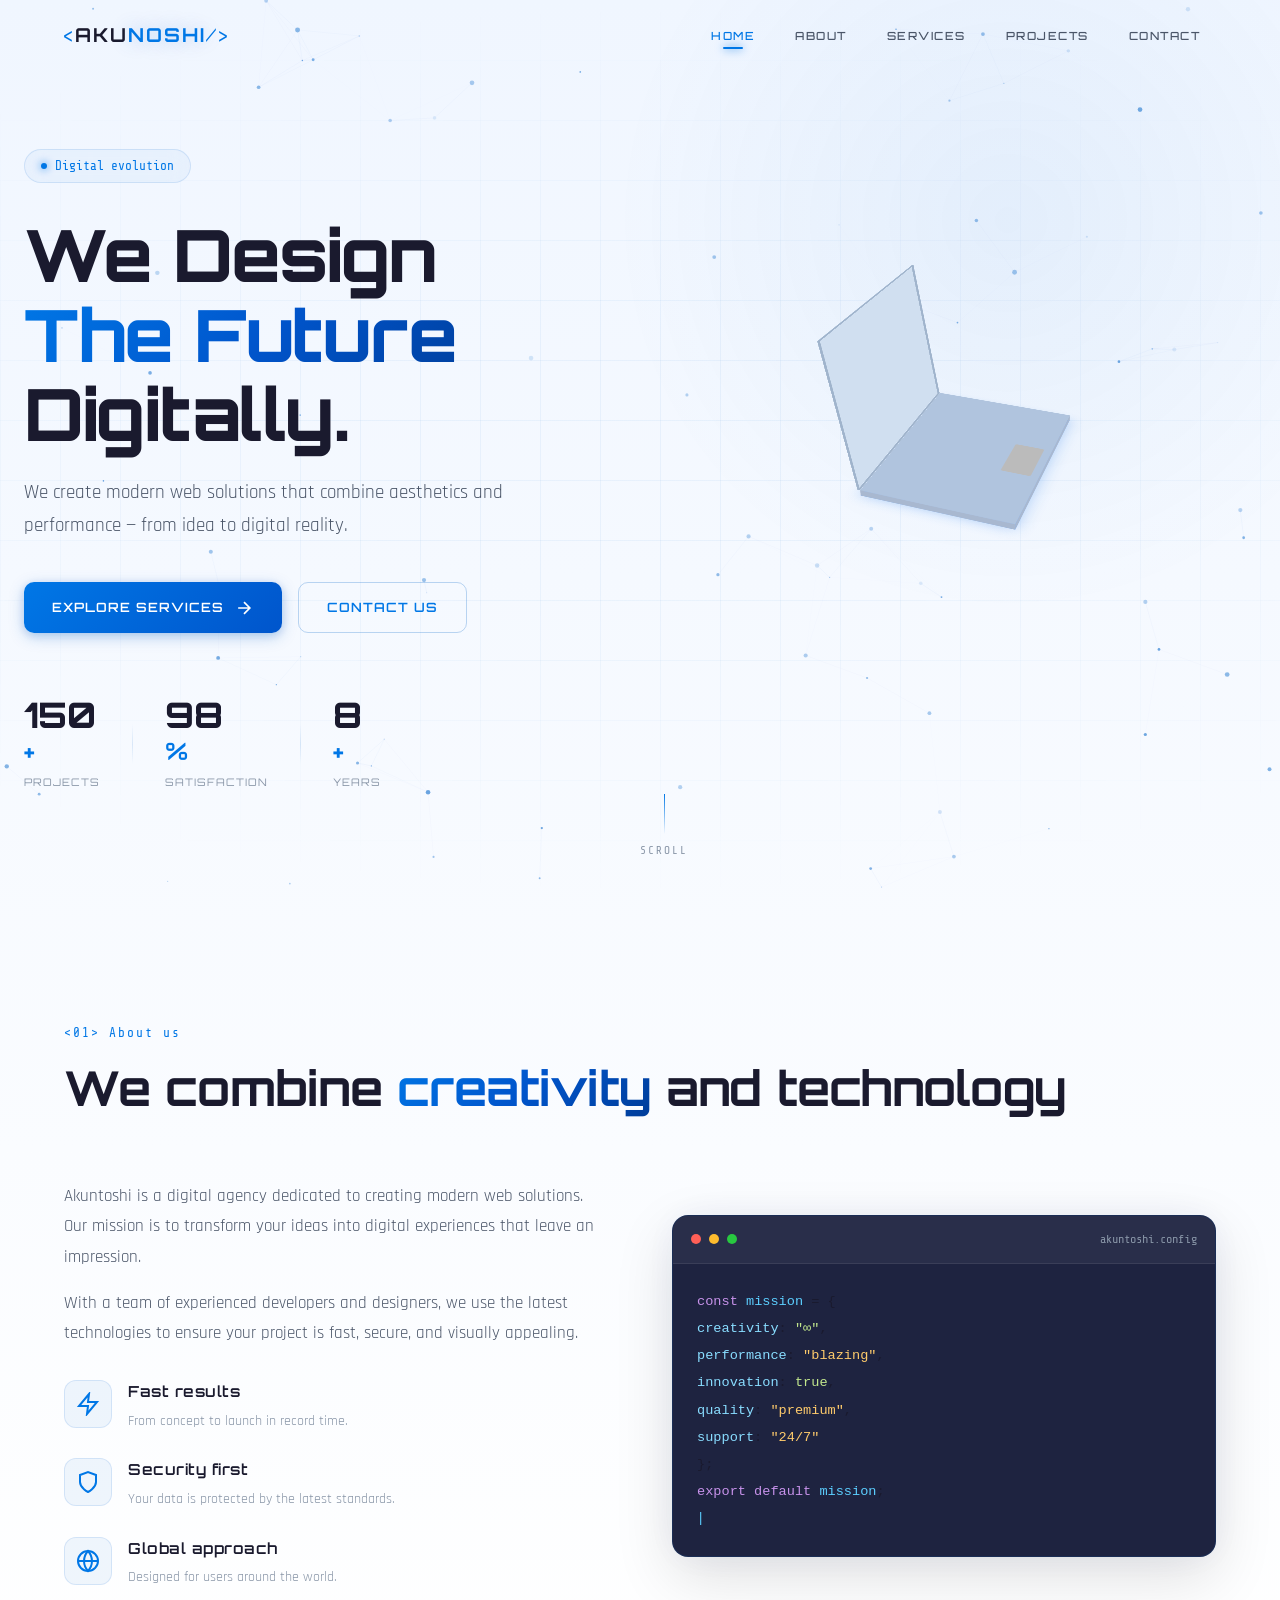
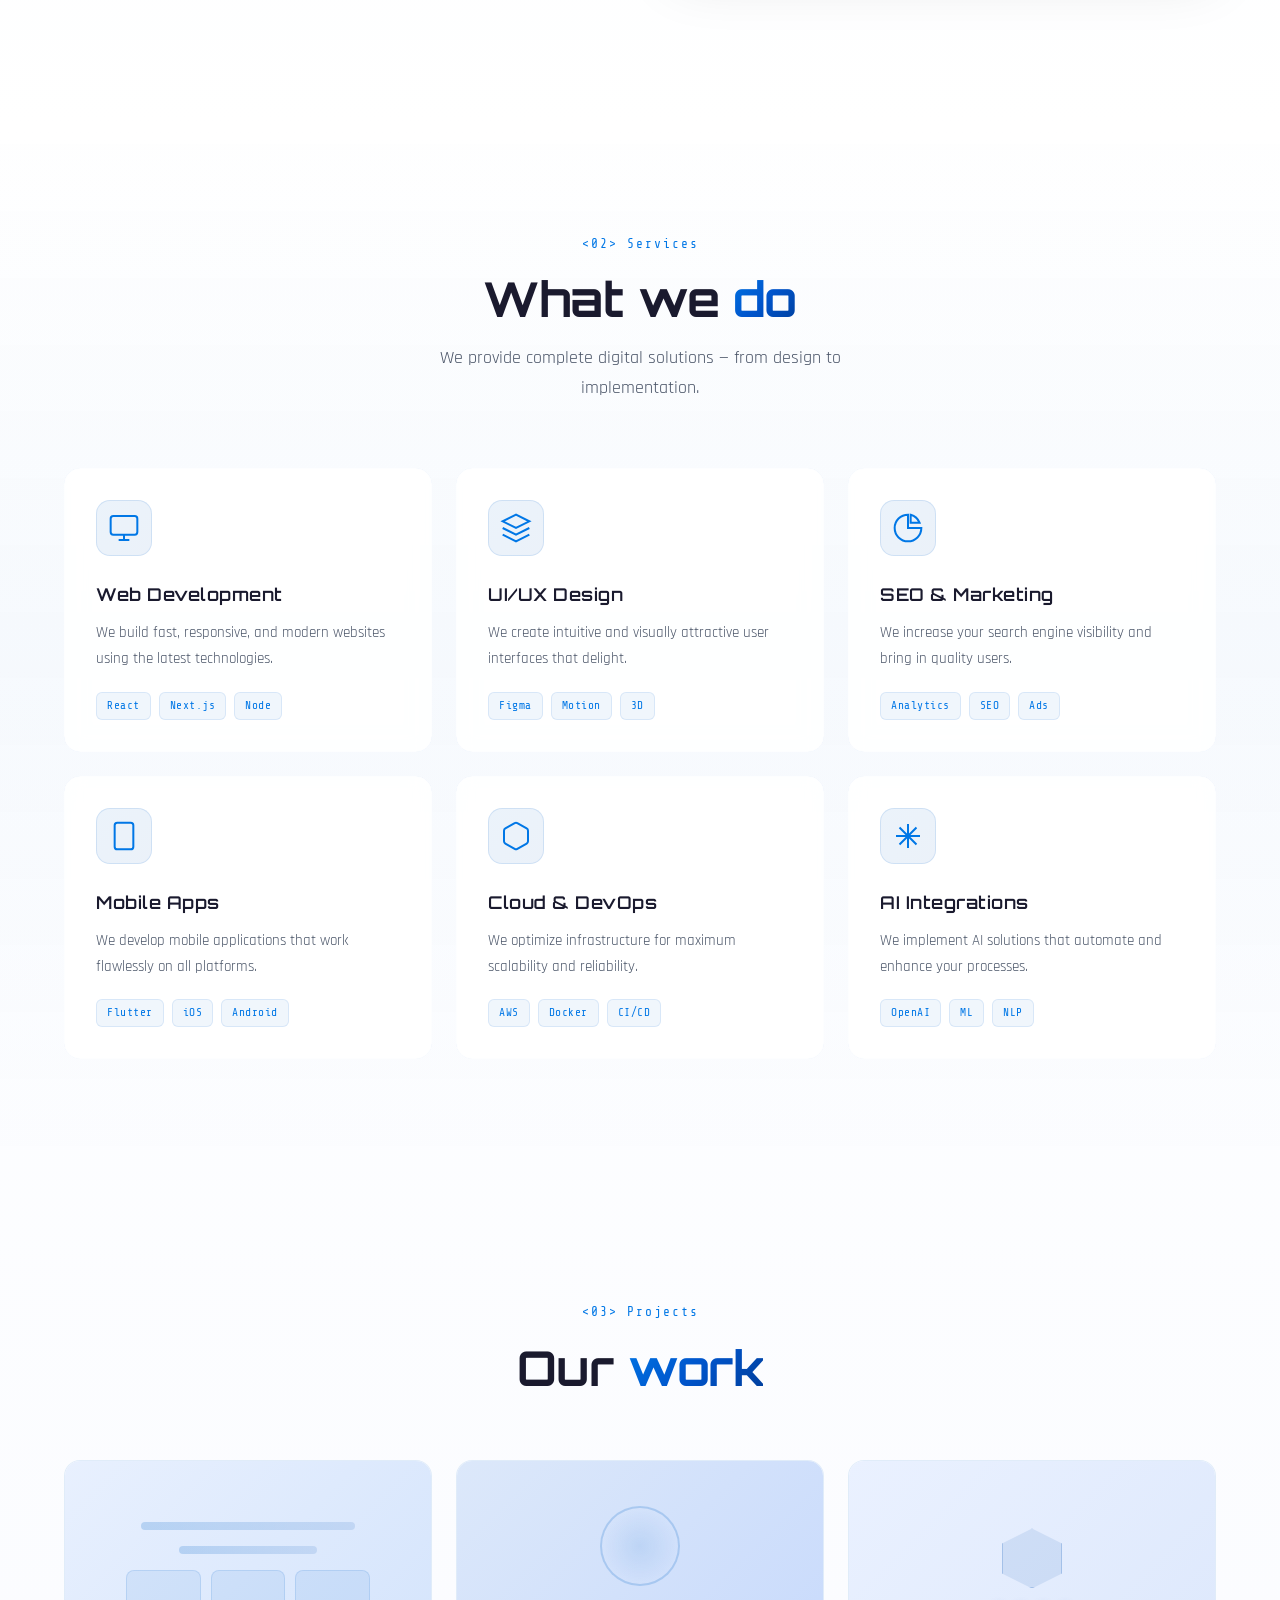
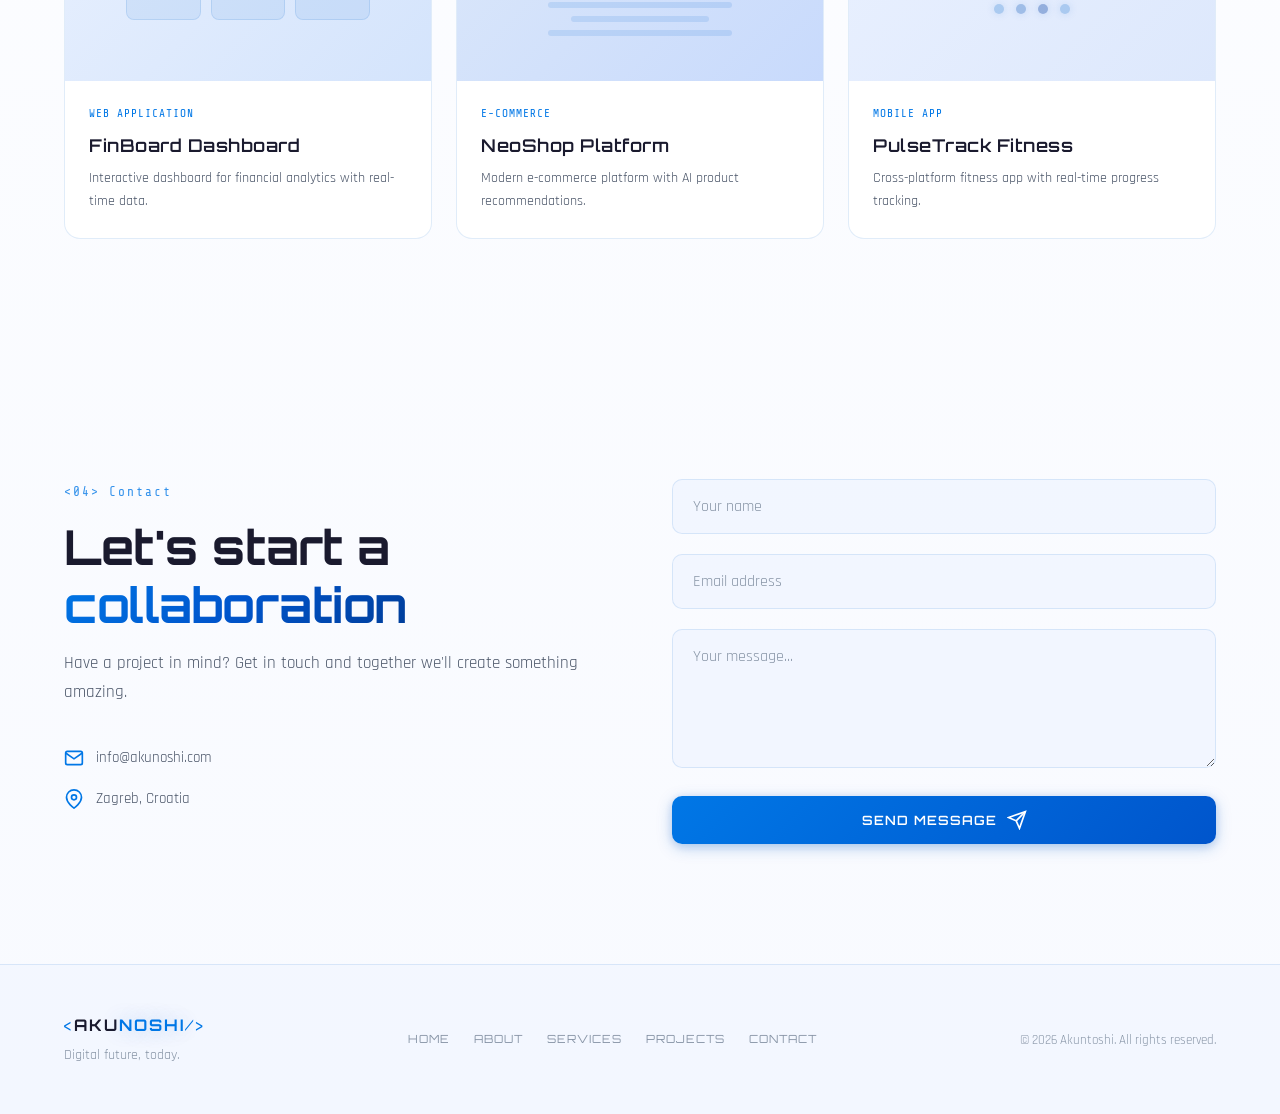
==== commit 625a926c: "laptop" ====
--- a/index.html
+++ b/index.html
@@ -103,13 +103,25 @@
         </div>
       </div>
       <div class="hero-visual">
-        <div class="holo-ring ring-1"></div>
-        <div class="holo-ring ring-2"></div>
-        <div class="holo-ring ring-3"></div>
-        <div class="holo-core"></div>
-        <div class="orbit-dot od-1"></div>
-        <div class="orbit-dot od-2"></div>
-        <div class="orbit-dot od-3"></div>
+        <div class="hero-laptop-stage">
+          <div class="laptop">
+            <div class="base-top"></div>
+            <div class="base-bottom"></div>
+            <div class="base-left"></div>
+            <div class="base-right"></div>
+            <div class="base-front"></div>
+            <div class="base-back"></div>
+
+            <div class="screen">
+              <div class="screen-front"></div>
+              <div class="screen-back"></div>
+              <div class="screen-left"></div>
+              <div class="screen-right"></div>
+              <div class="screen-bottom"></div>
+              <div class="screen-top"></div>
+            </div>
+          </div>
+        </div>
       </div>
       <div class="scroll-hint">
         <div class="scroll-line"></div>
@@ -760,6 +772,109 @@
       if (statNums.length)
         statObserver.observe(statNums[0].closest(".hero-stats"));
 
+      /* -- Laptop Hero Animation -- */
+      const laptop = document.querySelector(".laptop");
+
+      if (laptop) {
+        const startRotX = -120;
+        const startRotZ = 180;
+        const minRotX = -180;
+        const maxRotX = 0;
+        const dragSpeed = 0.7;
+        const idleSpeed = 45;
+        const returnSpeed = 5;
+        const snapThreshold = 0.15;
+
+        let isDragging = false;
+        let isReturning = false;
+        let lastX = 0;
+        let lastY = 0;
+        let rotX = startRotX;
+        let rotZ = startRotZ;
+        let lastFrameTime = performance.now();
+
+        const clamp = (value, min, max) => Math.min(max, Math.max(min, value));
+
+        const wrapAngle = (angle) => {
+          const wrapped = angle % 360;
+          return wrapped < 0 ? wrapped + 360 : wrapped;
+        };
+
+        const shortestAngleDelta = (from, to) => ((to - from + 540) % 360) - 180;
+
+        const renderLaptop = () => {
+          laptop.style.transform = `rotateX(${rotX}deg) rotateZ(${rotZ}deg)`;
+        };
+
+        const stopDragging = () => {
+          if (!isDragging) return;
+
+          isDragging = false;
+          isReturning = true;
+          laptop.classList.remove("dragging");
+        };
+
+        const animateLaptop = (now) => {
+          const deltaTime = Math.min((now - lastFrameTime) / 1000, 0.05);
+          lastFrameTime = now;
+
+          if (!isDragging) {
+            if (isReturning) {
+              const easing = 1 - Math.exp(-returnSpeed * deltaTime);
+              rotX += (startRotX - rotX) * easing;
+              rotZ += shortestAngleDelta(rotZ, startRotZ) * easing;
+
+              if (
+                Math.abs(rotX - startRotX) < snapThreshold &&
+                Math.abs(shortestAngleDelta(rotZ, startRotZ)) < snapThreshold
+              ) {
+                rotX = startRotX;
+                rotZ = startRotZ;
+                isReturning = false;
+              }
+            } else {
+              rotZ = wrapAngle(rotZ + idleSpeed * deltaTime);
+            }
+
+            renderLaptop();
+          }
+
+          requestAnimationFrame(animateLaptop);
+        };
+
+        laptop.addEventListener("mousedown", (event) => {
+          isDragging = true;
+          isReturning = false;
+          lastX = event.clientX;
+          lastY = event.clientY;
+
+          laptop.classList.add("dragging");
+          event.preventDefault();
+        });
+
+        document.addEventListener("mousemove", (event) => {
+          if (!isDragging) return;
+
+          const dx = event.clientX - lastX;
+          const dy = event.clientY - lastY;
+
+          rotZ = wrapAngle(rotZ + dx * dragSpeed);
+          rotX = clamp(rotX - dy * dragSpeed, minRotX, maxRotX);
+
+          lastX = event.clientX;
+          lastY = event.clientY;
+
+          renderLaptop();
+        });
+
+        document.addEventListener("mouseup", () => {
+          stopDragging();
+        });
+
+        renderLaptop();
+        requestAnimationFrame(animateLaptop);
+      }
+
       /* ── Scroll Reveal ── */
       const reveals = document.querySelectorAll(
         ".service-card, .work-card, .about-text, .about-visual, .contact-info, .contact-form, .feature, [data-reveal], [data-reveal-header], [data-reveal-footer]",
--- a/style.css
+++ b/style.css
@@ -1547,6 +1547,188 @@
   }
 }
 
+/* Hero laptop override */
+.hero-visual {
+  right: 6%;
+  width: clamp(380px, 42vw, 460px);
+  height: 380px;
+  z-index: 1;
+}
+
+.hero-laptop-stage {
+  position: relative;
+  width: 100%;
+  height: 100%;
+  overflow: visible;
+  display: flex;
+  justify-content: center;
+  align-items: center;
+  perspective: 800px;
+  perspective-origin: 50% 40%;
+  user-select: none;
+}
+
+.laptop {
+  width: 200px;
+  height: 150px;
+  position: relative;
+  transform-style: preserve-3d;
+  transform: rotateX(-120deg) rotateZ(180deg);
+  cursor: grab;
+  touch-action: none;
+  will-change: transform;
+  z-index: 1;
+}
+
+.laptop.dragging {
+  cursor: grabbing;
+}
+
+.base-top,
+.base-bottom,
+.base-front,
+.base-back,
+.base-left,
+.base-right {
+  width: 200px;
+  height: 150px;
+  position: absolute;
+  top: 0;
+  left: 0;
+  background: #b0c4de;
+}
+
+.base-top {
+  background: #cfd8e8;
+  transform: translateZ(6px);
+  box-shadow:
+    inset 0 0 30px rgba(26, 115, 232, 0.4),
+    inset 0 0 60px rgba(26, 115, 232, 0.2),
+    0 0 15px rgba(26, 115, 232, 0.3);
+}
+
+.base-bottom {
+  transform: translateZ(0) rotateY(180deg);
+  background-image: url("https://i.pinimg.com/originals/25/d2/bc/25d2bc76457d9b63fe884f3281596ff4.png");
+  background-size: 190px auto;
+  background-repeat: no-repeat;
+  background-position: center 15px;
+}
+
+.base-bottom::before {
+  position: absolute;
+  content: "";
+  width: 50px;
+  height: 30px;
+  background-color: #bbb;
+  border-radius: 2px;
+  bottom: 8px;
+  left: calc(50% - 25px);
+}
+
+.base-front,
+.base-back {
+  height: 6px;
+  background: #a8b8d0;
+}
+
+.base-front {
+  transform: rotateX(90deg) translateZ(3px) translateY(3px);
+}
+
+.base-back {
+  transform: rotateX(90deg) translateZ(-147px) translateY(3px);
+}
+
+.base-left,
+.base-right {
+  width: 150px;
+  height: 6px;
+  background: #a8b8d0;
+}
+
+.base-left {
+  transform: rotateY(90deg) rotateZ(90deg) translateZ(125px) translateX(72px)
+    translateY(3px);
+}
+
+.base-right {
+  transform: rotateY(90deg) rotateZ(90deg) translateZ(-74px) translateX(72px)
+    translateY(3px);
+}
+
+.screen {
+  position: absolute;
+  top: -150px;
+  left: 0;
+  width: 200px;
+  height: 150px;
+  transform-style: preserve-3d;
+  transform-origin: bottom left;
+  transform: rotateX(80deg);
+}
+
+.screen-front,
+.screen-back {
+  width: 200px;
+  height: 150px;
+  position: absolute;
+  top: 0;
+  left: 0;
+  background: #b0c4de;
+}
+
+.screen-front {
+  background: url("https://www.microsoft.com/en-us/microsoft-365/blog/wp-content/uploads/sites/2/2021/06/WIN_CML_Start_Dark_16x9_en-US.png");
+  background-size: cover;
+  background-repeat: no-repeat;
+  background-position: center;
+  overflow: hidden;
+  backface-visibility: hidden;
+  transform: rotateY(180deg);
+}
+
+.screen-back {
+  background-color: #d0dff0;
+  transform: translateZ(3px);
+}
+
+.screen-left,
+.screen-right {
+  position: absolute;
+  top: 0;
+  left: 0;
+  width: 3px;
+  height: 150px;
+  background: #a0b4cc;
+}
+
+.screen-left {
+  transform: rotateY(90deg) translateX(-1.5px) translateZ(198.5px);
+}
+
+.screen-right {
+  transform: rotateY(90deg) translateX(-1.5px);
+}
+
+.screen-bottom,
+.screen-top {
+  position: absolute;
+  top: 0;
+  left: 0;
+  width: 200px;
+  height: 3px;
+  background: #a0b4cc;
+}
+
+.screen-bottom {
+  transform: rotateX(90deg) translateZ(-148px) translateY(1.2px);
+}
+
+.screen-top {
+  transform: rotateX(90deg) translateY(1.2px) translateZ(1.5px);
+}
+
 /* ── Section Header Reveals ── */
 [data-reveal-header] .section-tag,
 [data-reveal-header] .section-title,
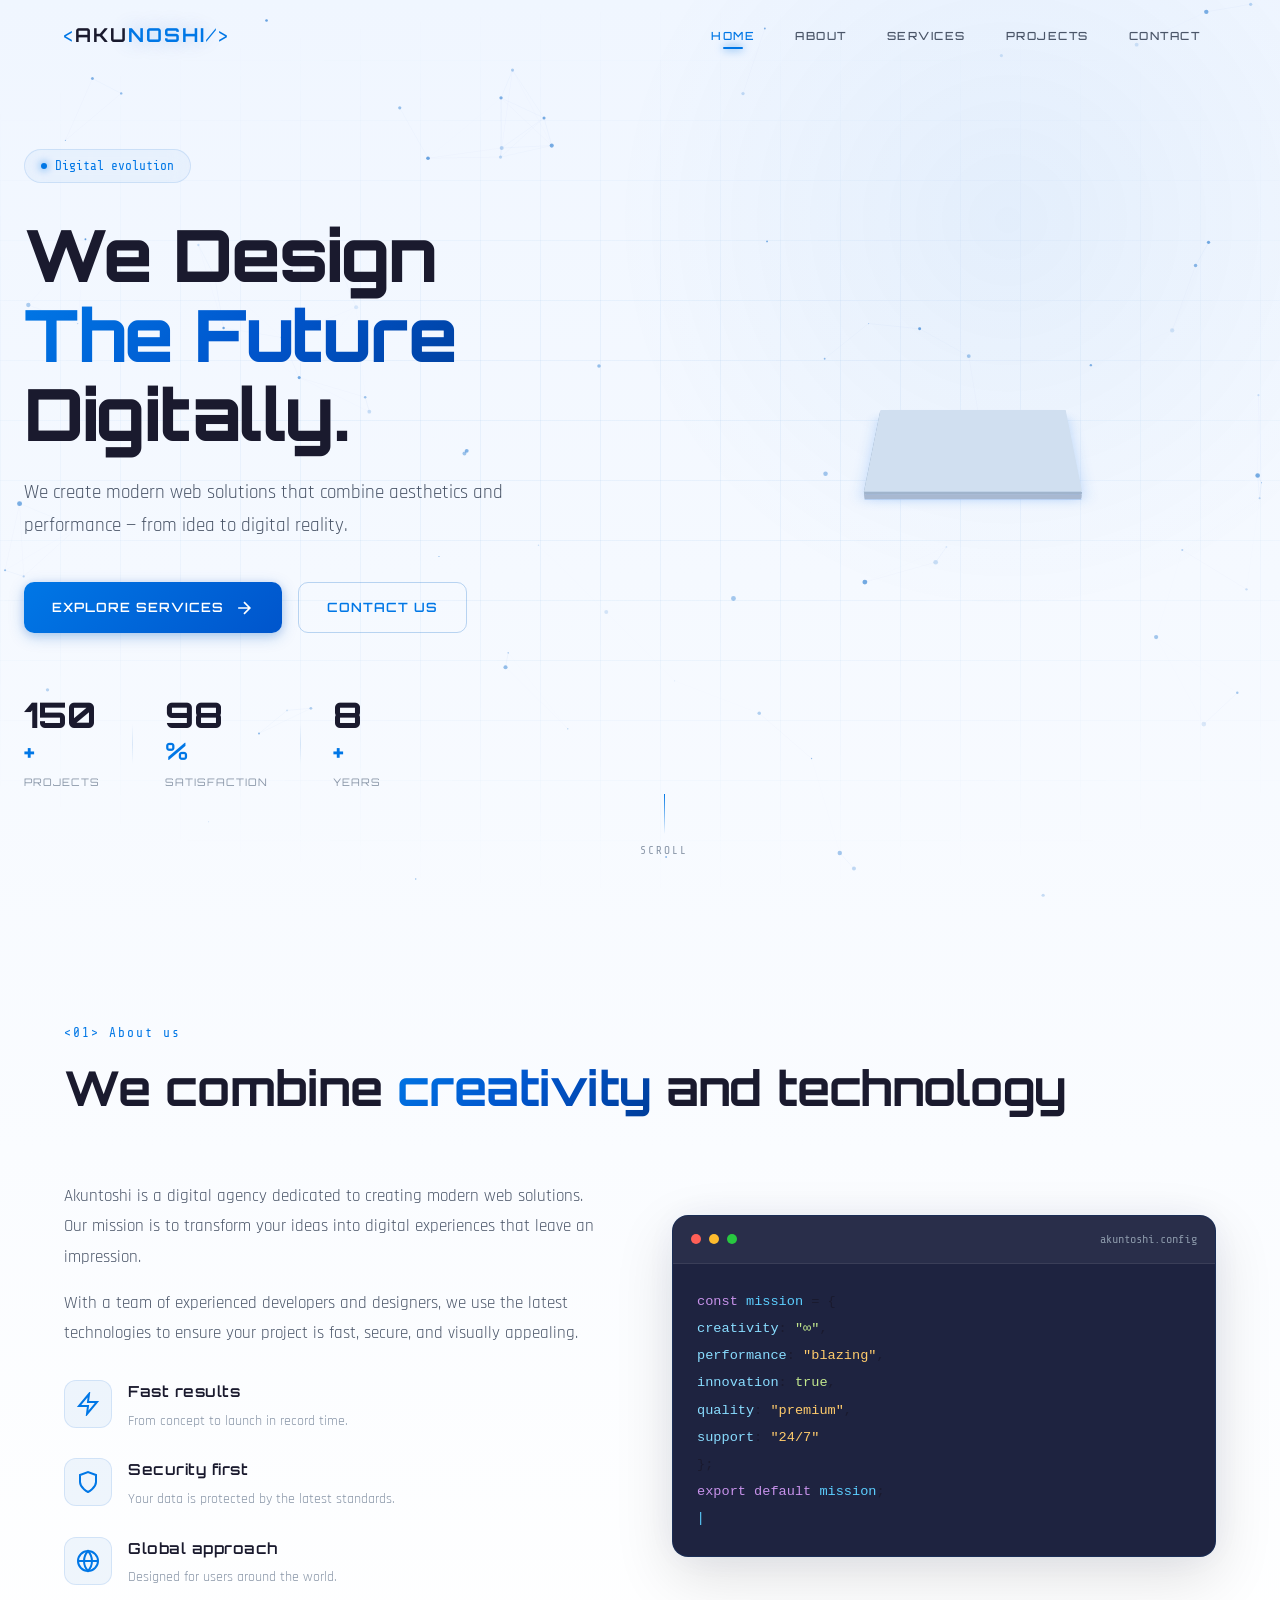
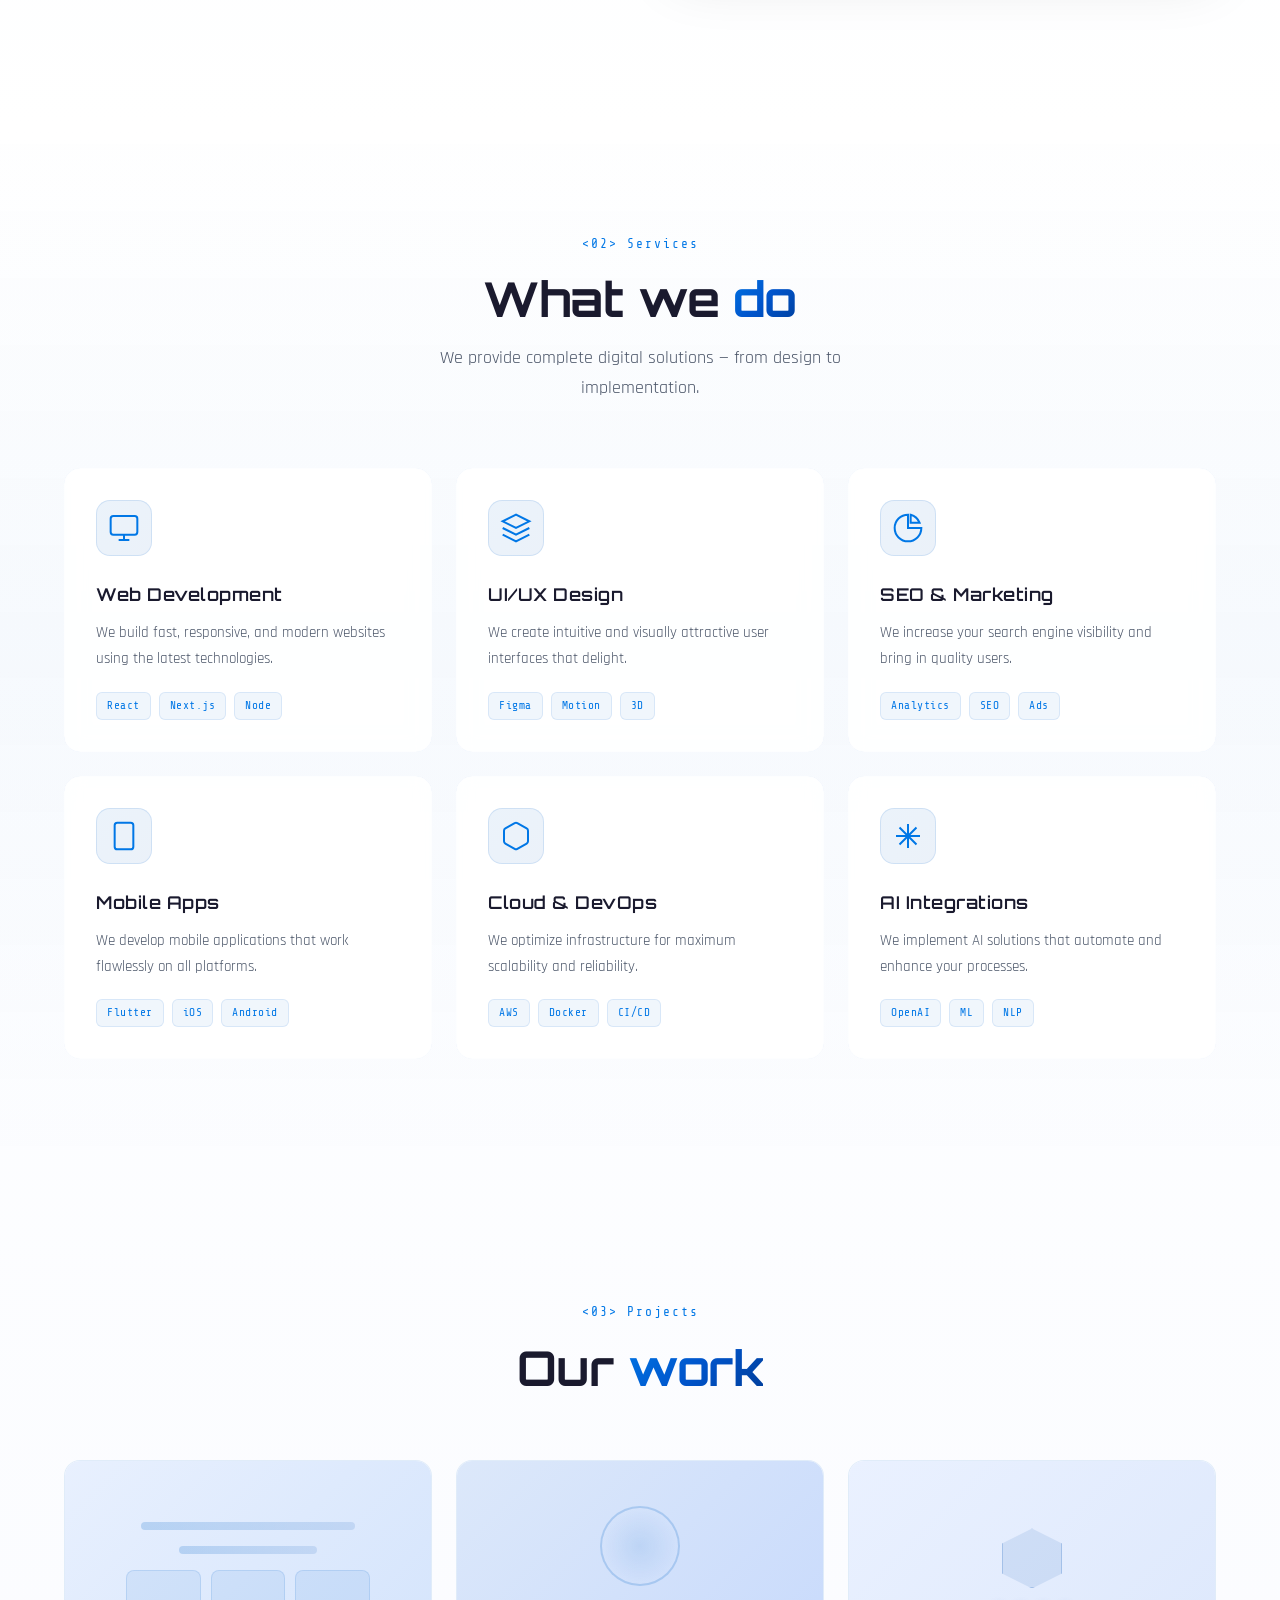
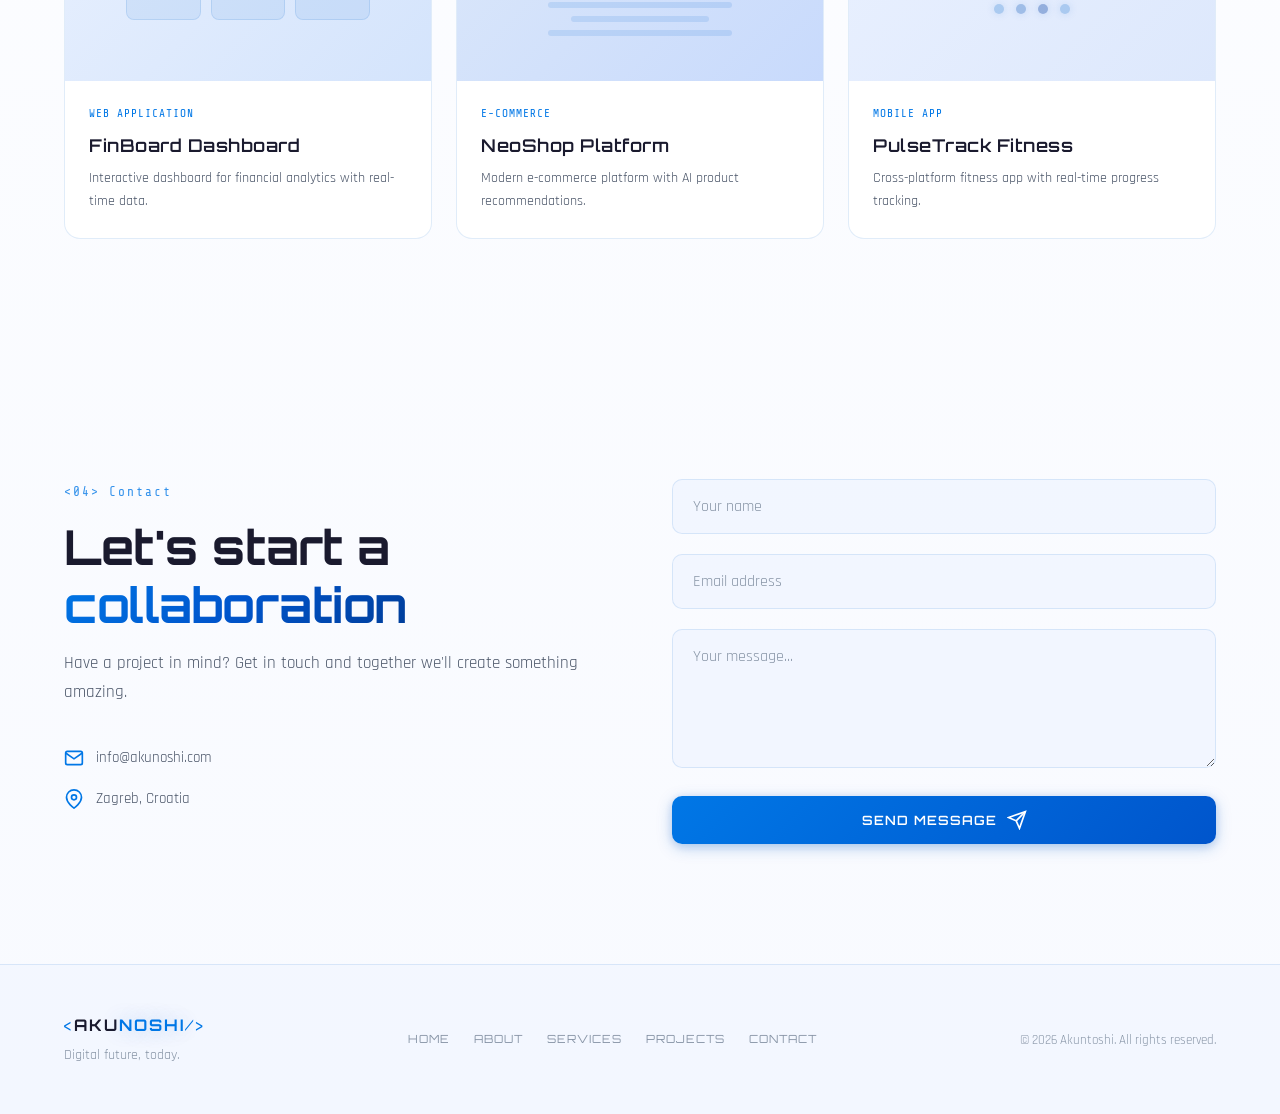
==== commit 55f7620d: "end" ====
--- a/index.html
+++ b/index.html
@@ -776,6 +776,11 @@
       const laptop = document.querySelector(".laptop");
 
       if (laptop) {
+        const screen = laptop.querySelector(".screen");
+        const introDelay = 2950;
+        const lidClosedAngle = 180;
+        const lidOpenAngle = 80;
+        const lidOpenDuration = 1600;
         const startRotX = -120;
         const startRotZ = 180;
         const minRotX = -180;
@@ -791,6 +796,9 @@
         let lastY = 0;
         let rotX = startRotX;
         let rotZ = startRotZ;
+        let lidAngle = lidClosedAngle;
+        let introComplete = !screen;
+        let lidAnimationStart = 0;
         let lastFrameTime = performance.now();
 
         const clamp = (value, min, max) => Math.min(max, Math.max(min, value));
@@ -801,17 +809,63 @@
         };
 
         const shortestAngleDelta = (from, to) => ((to - from + 540) % 360) - 180;
+        const easeOutBack = (progress) => {
+          const overshoot = 1.05;
+          const inverse = progress - 1;
+
+          return (
+            1 +
+            (overshoot + 1) * inverse * inverse * inverse +
+            overshoot * inverse * inverse
+          );
+        };
 
         const renderLaptop = () => {
           laptop.style.transform = `rotateX(${rotX}deg) rotateZ(${rotZ}deg)`;
         };
 
+        const renderLid = () => {
+          if (screen) {
+            screen.style.transform = `rotateX(${lidAngle}deg)`;
+          }
+        };
+
         const stopDragging = () => {
           if (!isDragging) return;
 
           isDragging = false;
           isReturning = true;
           laptop.classList.remove("dragging");
+        };
+
+        const animateLidOpen = (now) => {
+          if (!screen) {
+            introComplete = true;
+            return;
+          }
+
+          if (!lidAnimationStart) {
+            lidAnimationStart = now;
+          }
+
+          const progress = Math.min(
+            (now - lidAnimationStart) / lidOpenDuration,
+            1,
+          );
+          const easedProgress = easeOutBack(progress);
+
+          lidAngle =
+            lidClosedAngle + (lidOpenAngle - lidClosedAngle) * easedProgress;
+          renderLid();
+
+          if (progress < 1) {
+            requestAnimationFrame(animateLidOpen);
+            return;
+          }
+
+          lidAngle = lidOpenAngle;
+          introComplete = true;
+          renderLid();
         };
 
         const animateLaptop = (now) => {
@@ -832,7 +886,7 @@
                 rotZ = startRotZ;
                 isReturning = false;
               }
-            } else {
+            } else if (introComplete) {
               rotZ = wrapAngle(rotZ + idleSpeed * deltaTime);
             }
 
@@ -871,7 +925,14 @@
           stopDragging();
         });
 
+        window.addEventListener("load", () => {
+          setTimeout(() => {
+            requestAnimationFrame(animateLidOpen);
+          }, introDelay);
+        });
+
         renderLaptop();
+        renderLid();
         requestAnimationFrame(animateLaptop);
       }
 
--- a/style.css
+++ b/style.css
@@ -1665,7 +1665,9 @@
   height: 150px;
   transform-style: preserve-3d;
   transform-origin: bottom left;
-  transform: rotateX(80deg);
+  transform: rotateX(180deg);
+  will-change: transform;
+  backface-visibility: hidden;
 }
 
 .screen-front,
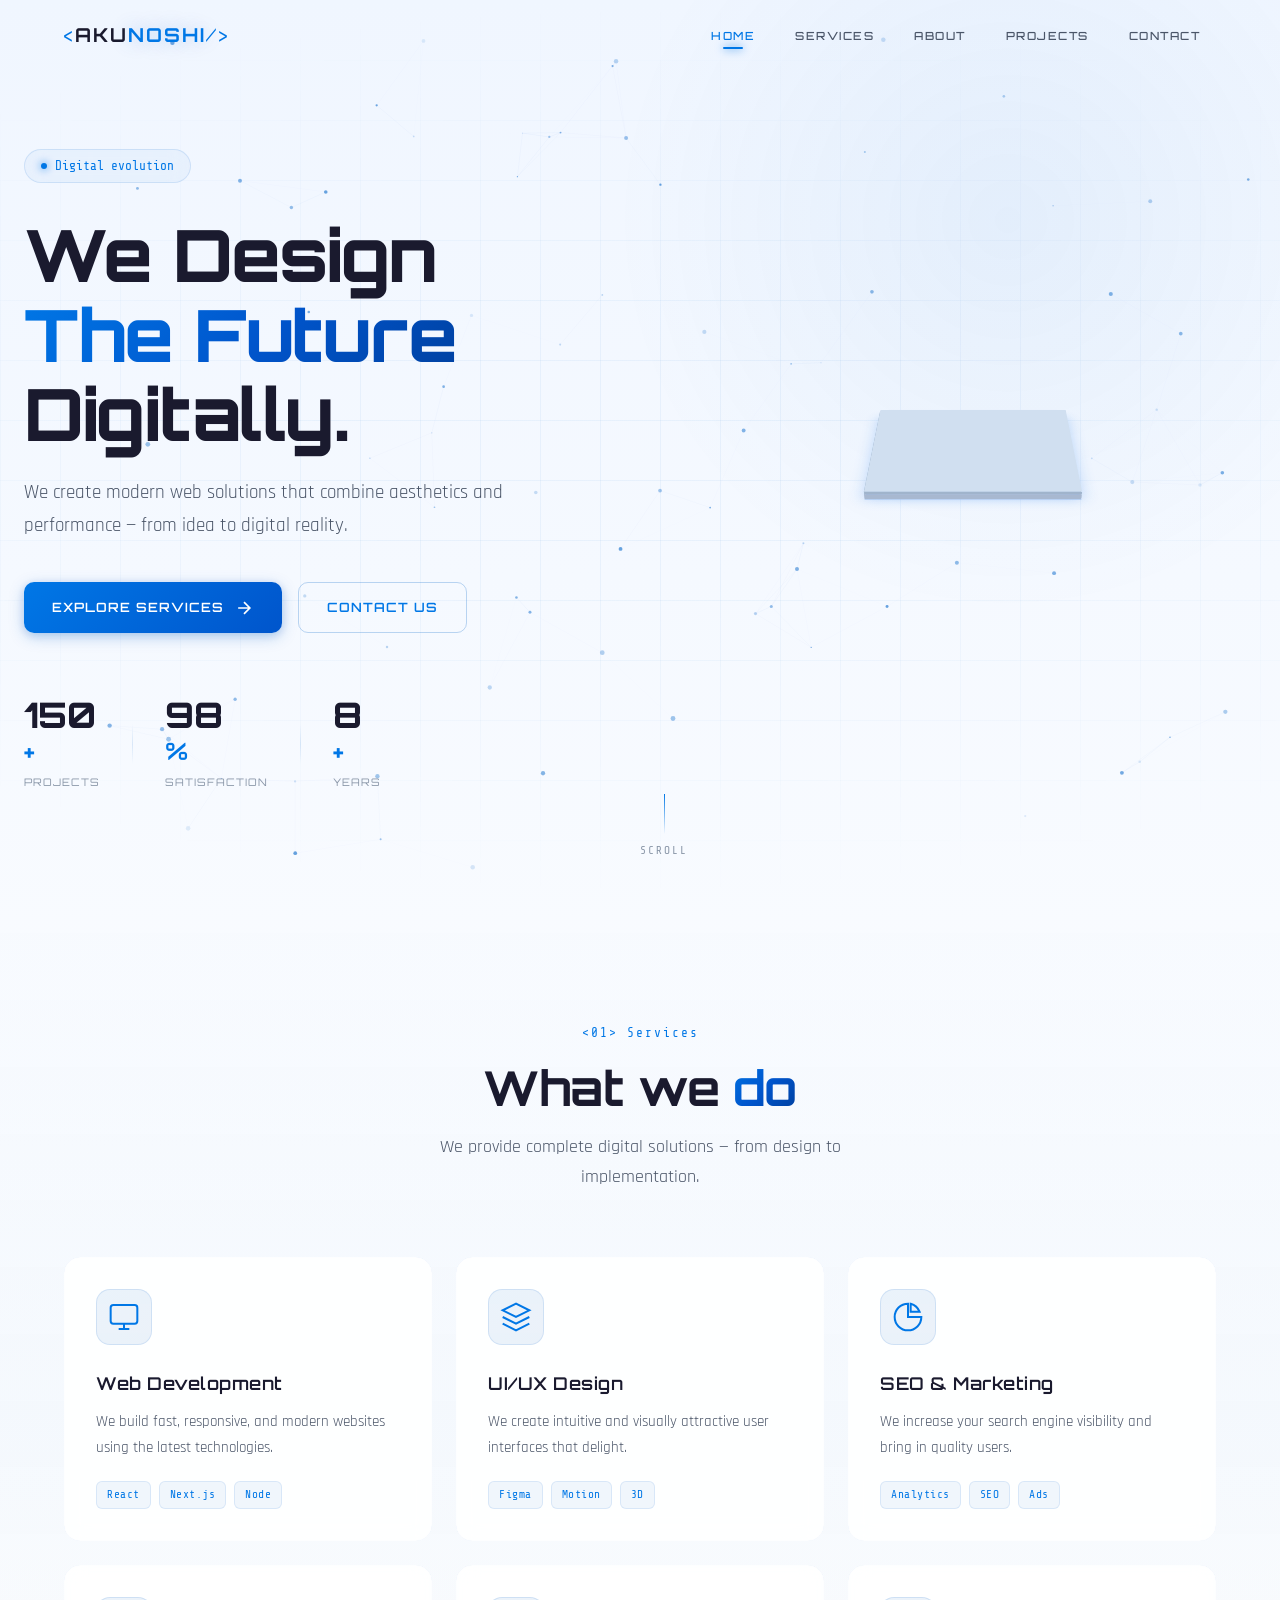
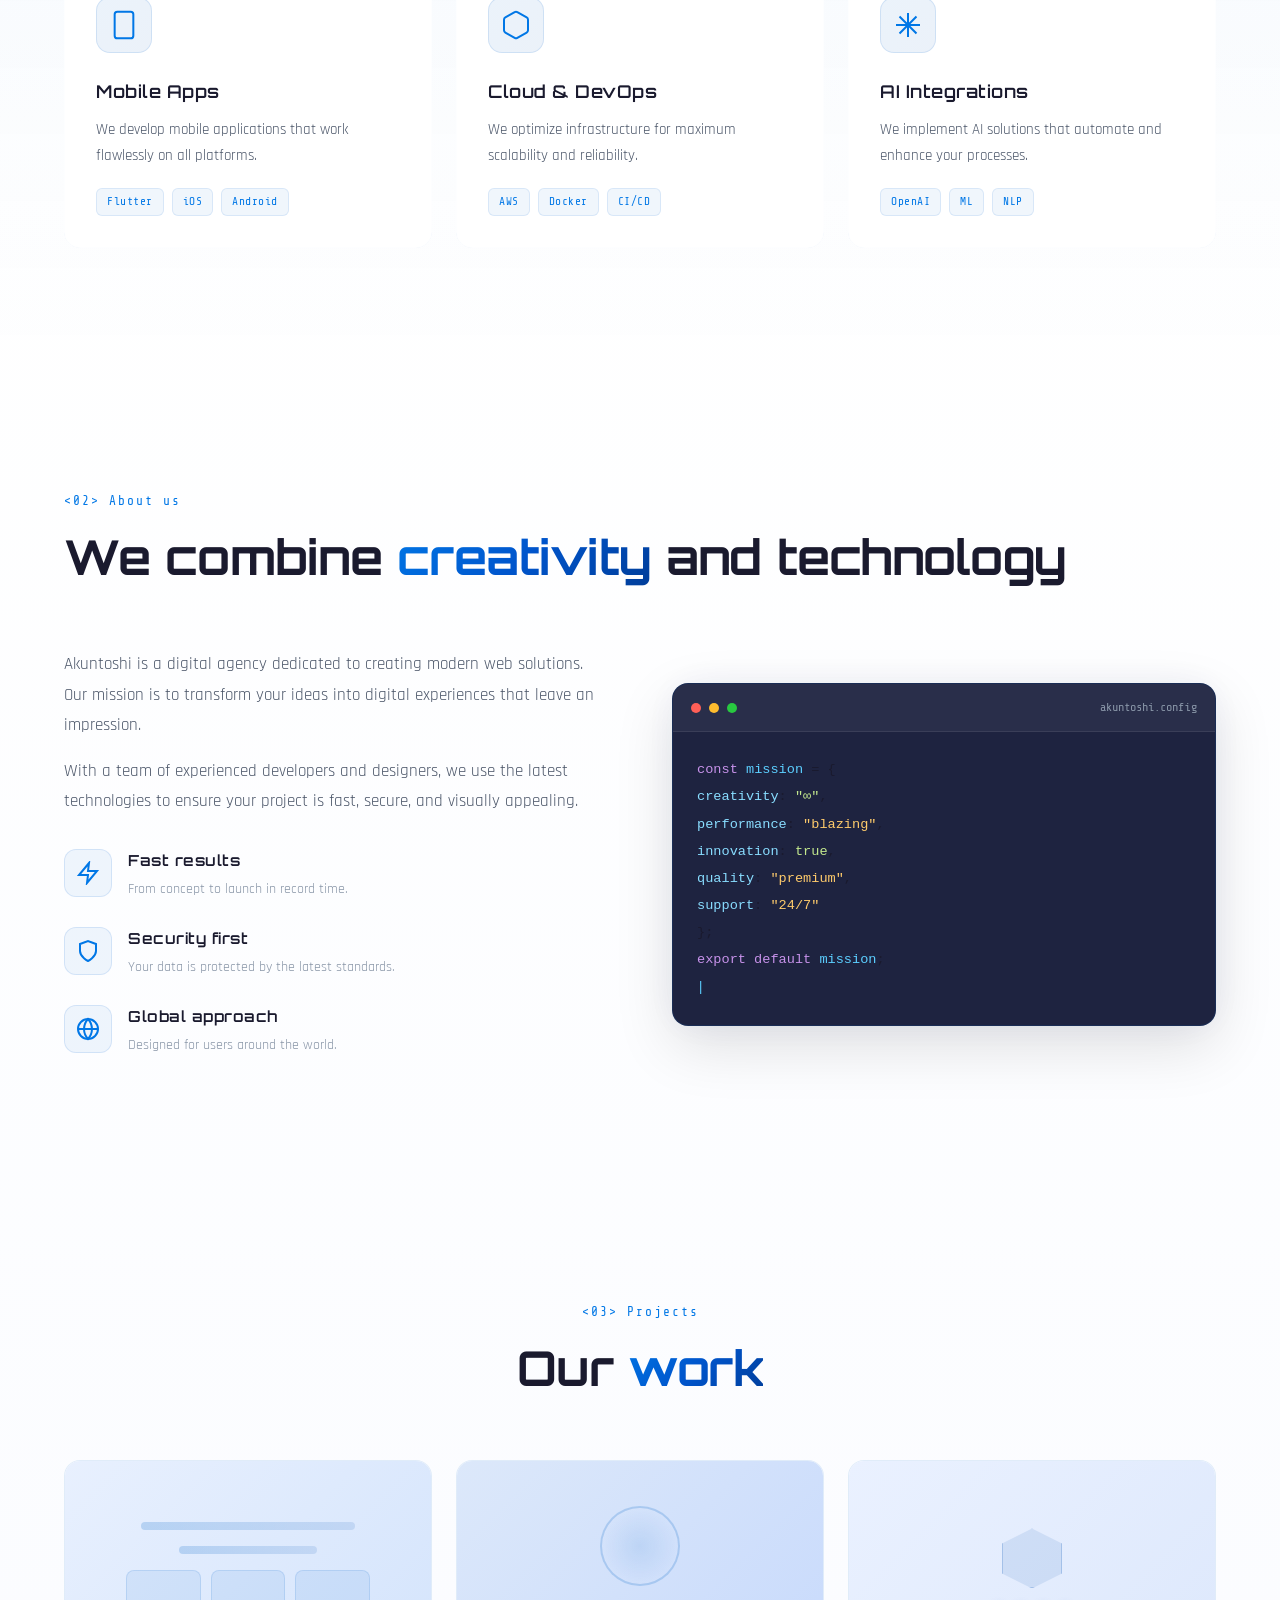
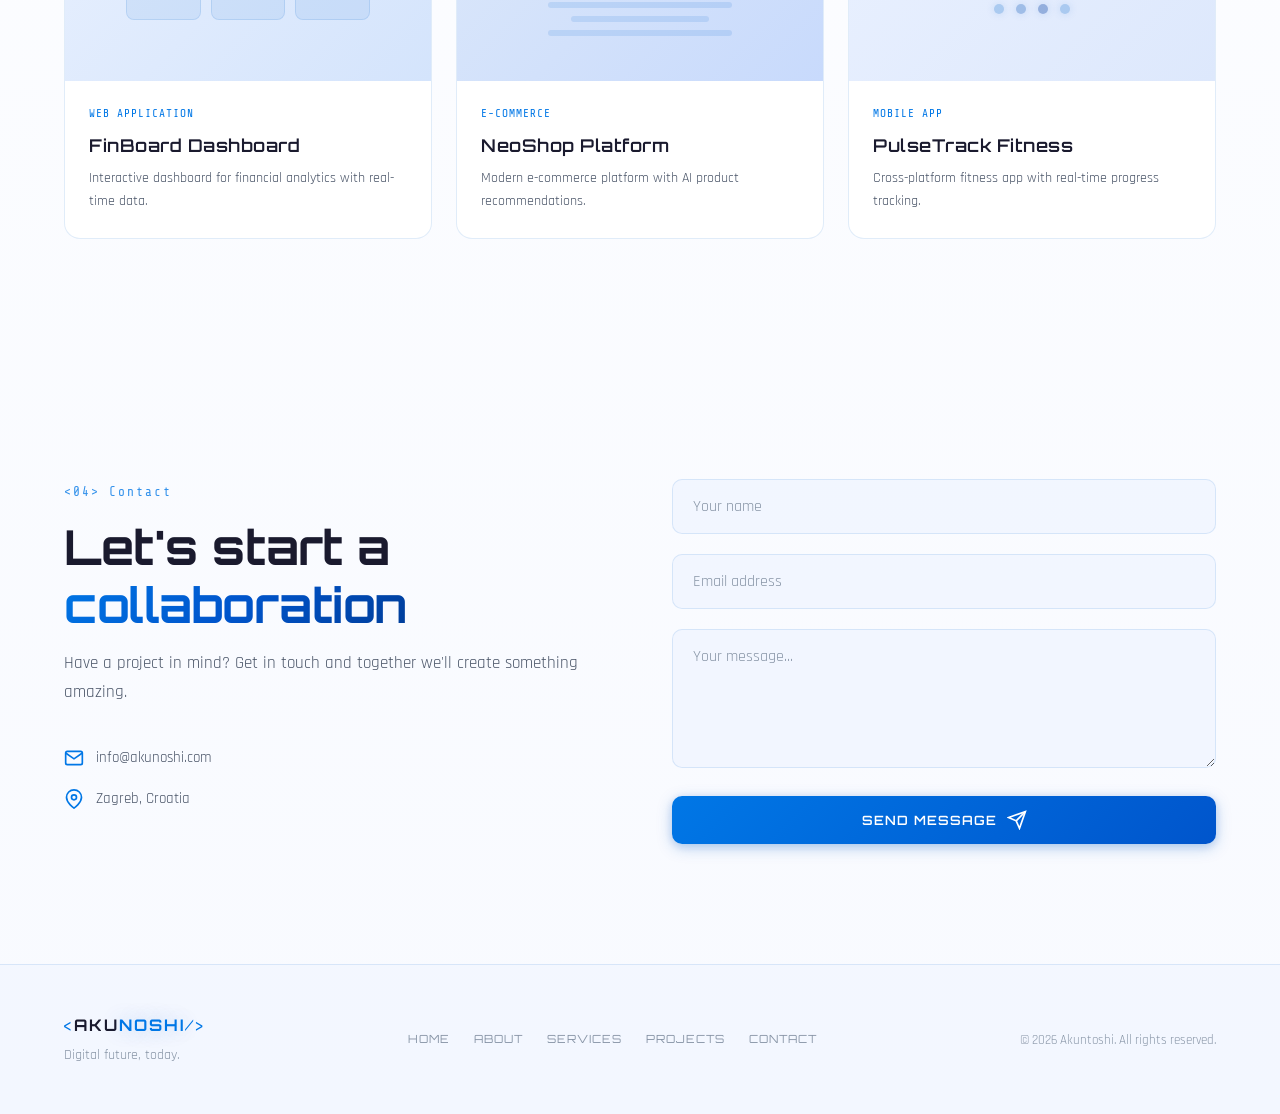
==== commit 00bad982: "switching what do we do and about us section" ====
--- a/index.html
+++ b/index.html
@@ -40,8 +40,8 @@
         </button>
         <ul class="nav-links" id="navLinks">
           <li><a href="#hero" class="nav-link active">Home</a></li>
+          <li><a href="#services" class="nav-link">Services</a></li>
           <li><a href="#about" class="nav-link">About</a></li>
-          <li><a href="#services" class="nav-link">Services</a></li>
           <li><a href="#work" class="nav-link">Projects</a></li>
           <li><a href="#contact" class="nav-link">Contact</a></li>
         </ul>
@@ -129,11 +129,194 @@
       </div>
     </section>
 
+    <!-- ═══ SERVICES ═══ -->
+    <section class="section services" id="services">
+      <div class="container">
+        <div class="section-header center" data-reveal-header>
+          <span class="section-tag">&lt;01&gt; Services</span>
+          <h2 class="section-title">
+            What we <span class="gradient-text">do</span>
+          </h2>
+          <p class="section-desc">
+            We provide complete digital solutions — from design to
+            implementation.
+          </p>
+        </div>
+        <div class="services-grid">
+          <div class="service-card" data-tilt>
+            <div class="card-glow"></div>
+            <div class="card-border"></div>
+            <div class="card-content">
+              <div class="card-icon">
+                <svg
+                  width="32"
+                  height="32"
+                  viewBox="0 0 24 24"
+                  fill="none"
+                  stroke="currentColor"
+                  stroke-width="1.5"
+                >
+                  <rect x="2" y="3" width="20" height="14" rx="2" />
+                  <path d="M8 21h8M12 17v4" />
+                </svg>
+              </div>
+              <h3>Web Development</h3>
+              <p>
+                We build fast, responsive, and modern websites using the latest
+                technologies.
+              </p>
+              <div class="card-tech">
+                <span>React</span><span>Next.js</span><span>Node</span>
+              </div>
+            </div>
+          </div>
+          <div class="service-card" data-tilt>
+            <div class="card-glow"></div>
+            <div class="card-border"></div>
+            <div class="card-content">
+              <div class="card-icon">
+                <svg
+                  width="32"
+                  height="32"
+                  viewBox="0 0 24 24"
+                  fill="none"
+                  stroke="currentColor"
+                  stroke-width="1.5"
+                >
+                  <path
+                    d="M12 2L2 7l10 5 10-5-10-5zM2 17l10 5 10-5M2 12l10 5 10-5"
+                  />
+                </svg>
+              </div>
+              <h3>UI/UX Design</h3>
+              <p>
+                We create intuitive and visually attractive user interfaces that
+                delight.
+              </p>
+              <div class="card-tech">
+                <span>Figma</span><span>Motion</span><span>3D</span>
+              </div>
+            </div>
+          </div>
+          <div class="service-card" data-tilt>
+            <div class="card-glow"></div>
+            <div class="card-border"></div>
+            <div class="card-content">
+              <div class="card-icon">
+                <svg
+                  width="32"
+                  height="32"
+                  viewBox="0 0 24 24"
+                  fill="none"
+                  stroke="currentColor"
+                  stroke-width="1.5"
+                >
+                  <path d="M12 2a10 10 0 1 0 10 10H12V2z" />
+                  <path d="M20.66 8A10 10 0 0 0 14 2.05V8h6.66z" />
+                </svg>
+              </div>
+              <h3>SEO & Marketing</h3>
+              <p>
+                We increase your search engine visibility and bring in quality
+                users.
+              </p>
+              <div class="card-tech">
+                <span>Analytics</span><span>SEO</span><span>Ads</span>
+              </div>
+            </div>
+          </div>
+          <div class="service-card" data-tilt>
+            <div class="card-glow"></div>
+            <div class="card-border"></div>
+            <div class="card-content">
+              <div class="card-icon">
+                <svg
+                  width="32"
+                  height="32"
+                  viewBox="0 0 24 24"
+                  fill="none"
+                  stroke="currentColor"
+                  stroke-width="1.5"
+                >
+                  <rect x="5" y="2" width="14" height="20" rx="2" />
+                  <path d="M12 18h.01" />
+                </svg>
+              </div>
+              <h3>Mobile Apps</h3>
+              <p>
+                We develop mobile applications that work flawlessly on all
+                platforms.
+              </p>
+              <div class="card-tech">
+                <span>Flutter</span><span>iOS</span><span>Android</span>
+              </div>
+            </div>
+          </div>
+          <div class="service-card" data-tilt>
+            <div class="card-glow"></div>
+            <div class="card-border"></div>
+            <div class="card-content">
+              <div class="card-icon">
+                <svg
+                  width="32"
+                  height="32"
+                  viewBox="0 0 24 24"
+                  fill="none"
+                  stroke="currentColor"
+                  stroke-width="1.5"
+                >
+                  <path
+                    d="M21 16V8a2 2 0 0 0-1-1.73l-7-4a2 2 0 0 0-2 0l-7 4A2 2 0 0 0 3 8v8a2 2 0 0 0 1 1.73l7 4a2 2 0 0 0 2 0l7-4A2 2 0 0 0 21 16z"
+                  />
+                </svg>
+              </div>
+              <h3>Cloud & DevOps</h3>
+              <p>
+                We optimize infrastructure for maximum scalability and
+                reliability.
+              </p>
+              <div class="card-tech">
+                <span>AWS</span><span>Docker</span><span>CI/CD</span>
+              </div>
+            </div>
+          </div>
+          <div class="service-card" data-tilt>
+            <div class="card-glow"></div>
+            <div class="card-border"></div>
+            <div class="card-content">
+              <div class="card-icon">
+                <svg
+                  width="32"
+                  height="32"
+                  viewBox="0 0 24 24"
+                  fill="none"
+                  stroke="currentColor"
+                  stroke-width="1.5"
+                >
+                  <path
+                    d="M12 3v18M3 12h18M5.636 5.636l12.728 12.728M18.364 5.636L5.636 18.364"
+                  />
+                </svg>
+              </div>
+              <h3>AI Integrations</h3>
+              <p>
+                We implement AI solutions that automate and enhance your
+                processes.
+              </p>
+              <div class="card-tech">
+                <span>OpenAI</span><span>ML</span><span>NLP</span>
+              </div>
+            </div>
+          </div>
+        </div>
+      </div>
+    </section>
+
     <!-- ═══ ABOUT ═══ -->
     <section class="section about" id="about">
       <div class="container">
         <div class="section-header" data-reveal-header>
-          <span class="section-tag">&lt;01&gt; About us</span>
+          <span class="section-tag">&lt;02&gt; About us</span>
           <h2 class="section-title">
             We combine <span class="gradient-text">creativity</span> and
             technology
@@ -260,189 +443,6 @@
       </div>
     </section>
 
-    <!-- ═══ SERVICES ═══ -->
-    <section class="section services" id="services">
-      <div class="container">
-        <div class="section-header center" data-reveal-header>
-          <span class="section-tag">&lt;02&gt; Services</span>
-          <h2 class="section-title">
-            What we <span class="gradient-text">do</span>
-          </h2>
-          <p class="section-desc">
-            We provide complete digital solutions — from design to
-            implementation.
-          </p>
-        </div>
-        <div class="services-grid">
-          <div class="service-card" data-tilt>
-            <div class="card-glow"></div>
-            <div class="card-border"></div>
-            <div class="card-content">
-              <div class="card-icon">
-                <svg
-                  width="32"
-                  height="32"
-                  viewBox="0 0 24 24"
-                  fill="none"
-                  stroke="currentColor"
-                  stroke-width="1.5"
-                >
-                  <rect x="2" y="3" width="20" height="14" rx="2" />
-                  <path d="M8 21h8M12 17v4" />
-                </svg>
-              </div>
-              <h3>Web Development</h3>
-              <p>
-                We build fast, responsive, and modern websites using the latest
-                technologies.
-              </p>
-              <div class="card-tech">
-                <span>React</span><span>Next.js</span><span>Node</span>
-              </div>
-            </div>
-          </div>
-          <div class="service-card" data-tilt>
-            <div class="card-glow"></div>
-            <div class="card-border"></div>
-            <div class="card-content">
-              <div class="card-icon">
-                <svg
-                  width="32"
-                  height="32"
-                  viewBox="0 0 24 24"
-                  fill="none"
-                  stroke="currentColor"
-                  stroke-width="1.5"
-                >
-                  <path
-                    d="M12 2L2 7l10 5 10-5-10-5zM2 17l10 5 10-5M2 12l10 5 10-5"
-                  />
-                </svg>
-              </div>
-              <h3>UI/UX Design</h3>
-              <p>
-                We create intuitive and visually attractive user interfaces that
-                delight.
-              </p>
-              <div class="card-tech">
-                <span>Figma</span><span>Motion</span><span>3D</span>
-              </div>
-            </div>
-          </div>
-          <div class="service-card" data-tilt>
-            <div class="card-glow"></div>
-            <div class="card-border"></div>
-            <div class="card-content">
-              <div class="card-icon">
-                <svg
-                  width="32"
-                  height="32"
-                  viewBox="0 0 24 24"
-                  fill="none"
-                  stroke="currentColor"
-                  stroke-width="1.5"
-                >
-                  <path d="M12 2a10 10 0 1 0 10 10H12V2z" />
-                  <path d="M20.66 8A10 10 0 0 0 14 2.05V8h6.66z" />
-                </svg>
-              </div>
-              <h3>SEO & Marketing</h3>
-              <p>
-                We increase your search engine visibility and bring in quality
-                users.
-              </p>
-              <div class="card-tech">
-                <span>Analytics</span><span>SEO</span><span>Ads</span>
-              </div>
-            </div>
-          </div>
-          <div class="service-card" data-tilt>
-            <div class="card-glow"></div>
-            <div class="card-border"></div>
-            <div class="card-content">
-              <div class="card-icon">
-                <svg
-                  width="32"
-                  height="32"
-                  viewBox="0 0 24 24"
-                  fill="none"
-                  stroke="currentColor"
-                  stroke-width="1.5"
-                >
-                  <rect x="5" y="2" width="14" height="20" rx="2" />
-                  <path d="M12 18h.01" />
-                </svg>
-              </div>
-              <h3>Mobile Apps</h3>
-              <p>
-                We develop mobile applications that work flawlessly on all
-                platforms.
-              </p>
-              <div class="card-tech">
-                <span>Flutter</span><span>iOS</span><span>Android</span>
-              </div>
-            </div>
-          </div>
-          <div class="service-card" data-tilt>
-            <div class="card-glow"></div>
-            <div class="card-border"></div>
-            <div class="card-content">
-              <div class="card-icon">
-                <svg
-                  width="32"
-                  height="32"
-                  viewBox="0 0 24 24"
-                  fill="none"
-                  stroke="currentColor"
-                  stroke-width="1.5"
-                >
-                  <path
-                    d="M21 16V8a2 2 0 0 0-1-1.73l-7-4a2 2 0 0 0-2 0l-7 4A2 2 0 0 0 3 8v8a2 2 0 0 0 1 1.73l7 4a2 2 0 0 0 2 0l7-4A2 2 0 0 0 21 16z"
-                  />
-                </svg>
-              </div>
-              <h3>Cloud & DevOps</h3>
-              <p>
-                We optimize infrastructure for maximum scalability and
-                reliability.
-              </p>
-              <div class="card-tech">
-                <span>AWS</span><span>Docker</span><span>CI/CD</span>
-              </div>
-            </div>
-          </div>
-          <div class="service-card" data-tilt>
-            <div class="card-glow"></div>
-            <div class="card-border"></div>
-            <div class="card-content">
-              <div class="card-icon">
-                <svg
-                  width="32"
-                  height="32"
-                  viewBox="0 0 24 24"
-                  fill="none"
-                  stroke="currentColor"
-                  stroke-width="1.5"
-                >
-                  <path
-                    d="M12 3v18M3 12h18M5.636 5.636l12.728 12.728M18.364 5.636L5.636 18.364"
-                  />
-                </svg>
-              </div>
-              <h3>AI Integrations</h3>
-              <p>
-                We implement AI solutions that automate and enhance your
-                processes.
-              </p>
-              <div class="card-tech">
-                <span>OpenAI</span><span>ML</span><span>NLP</span>
-              </div>
-            </div>
-          </div>
-        </div>
-      </div>
-    </section>
-
     <!-- ═══ WORK / PROJECTS ═══ -->
     <section class="section work" id="work">
       <div class="container">
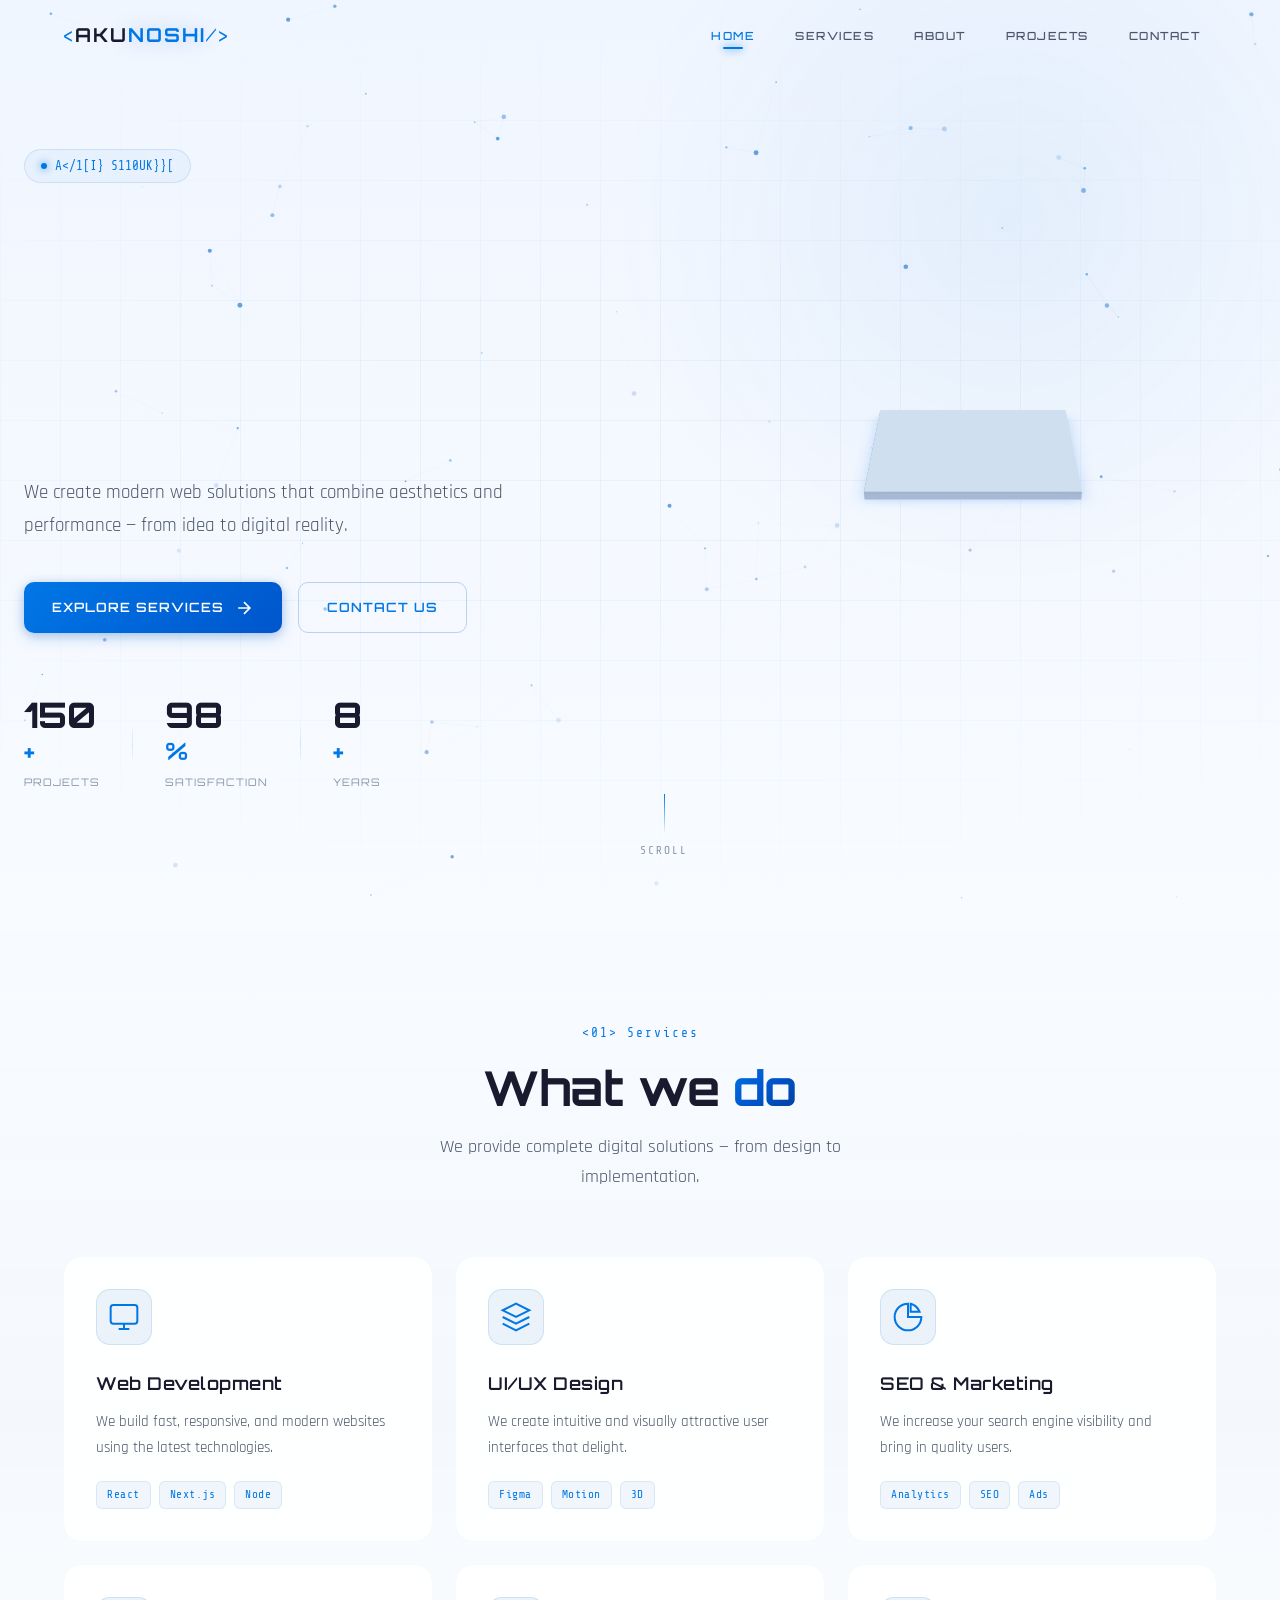
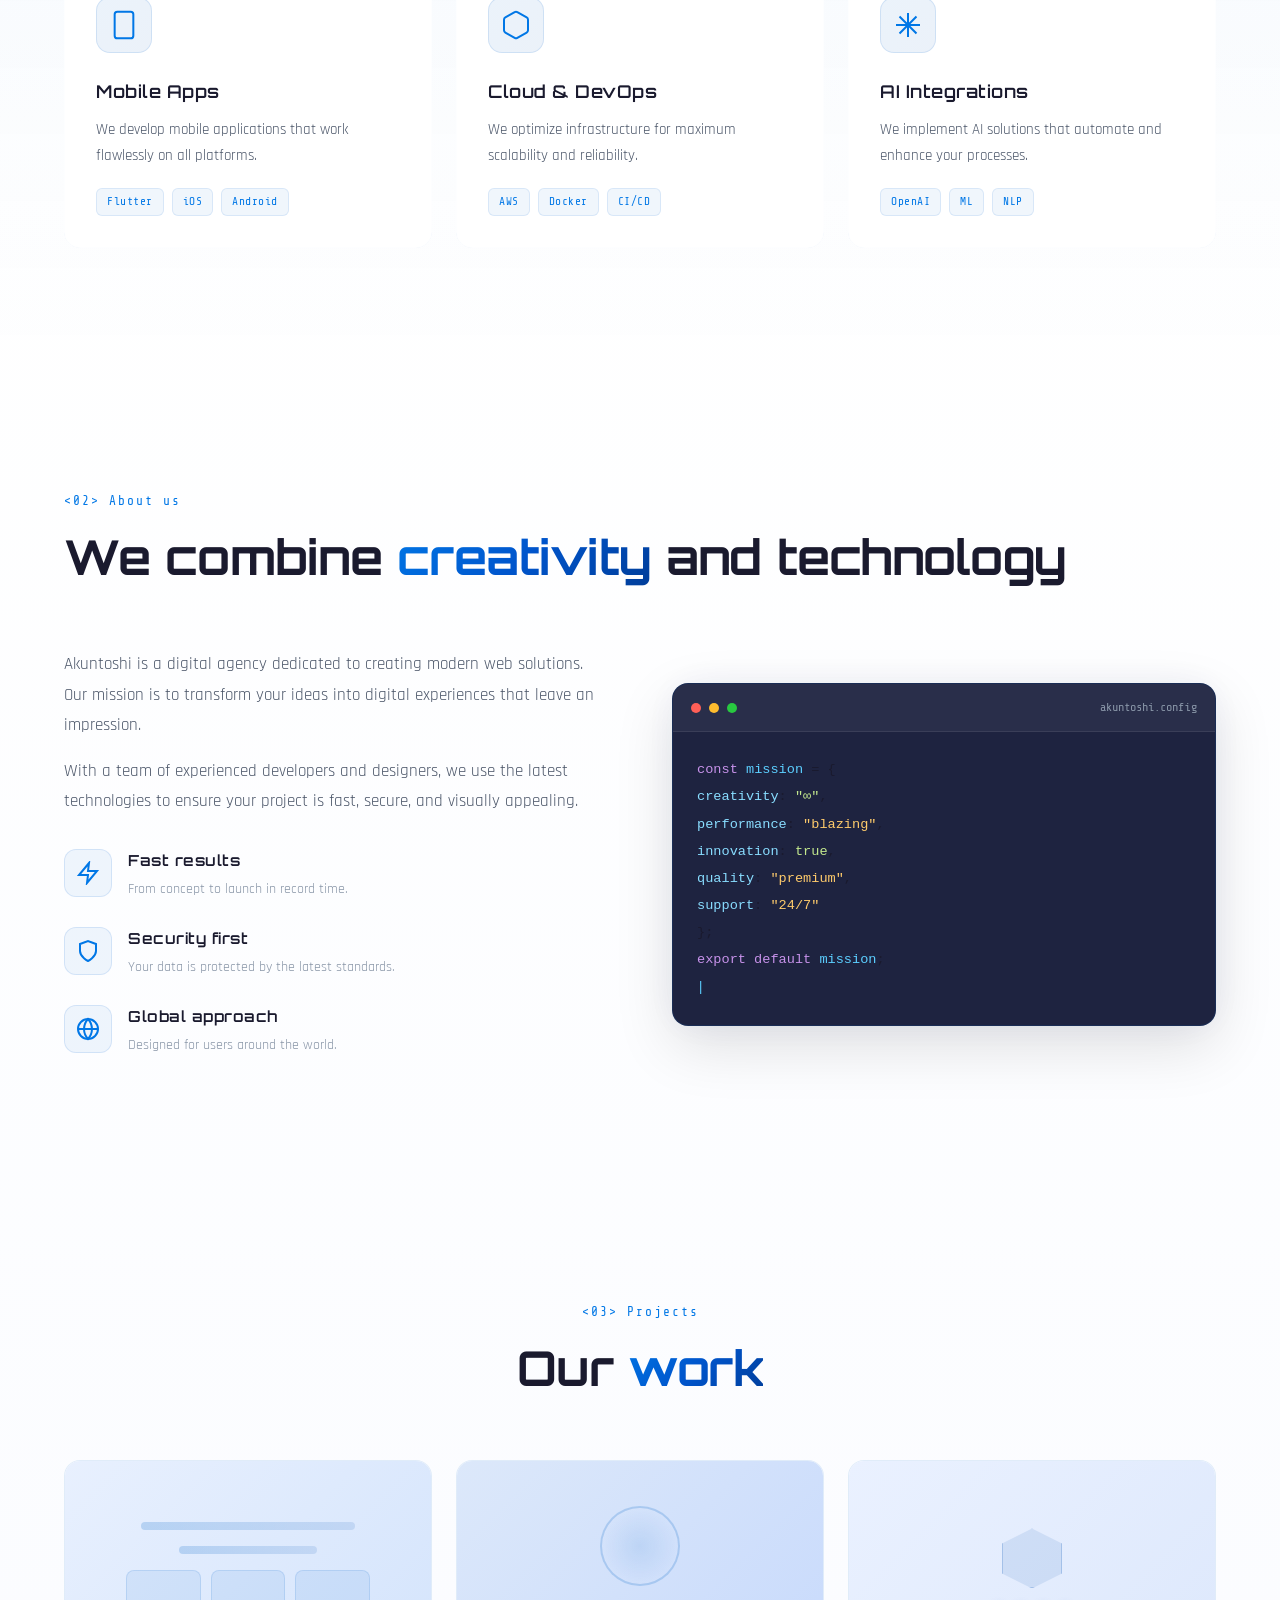
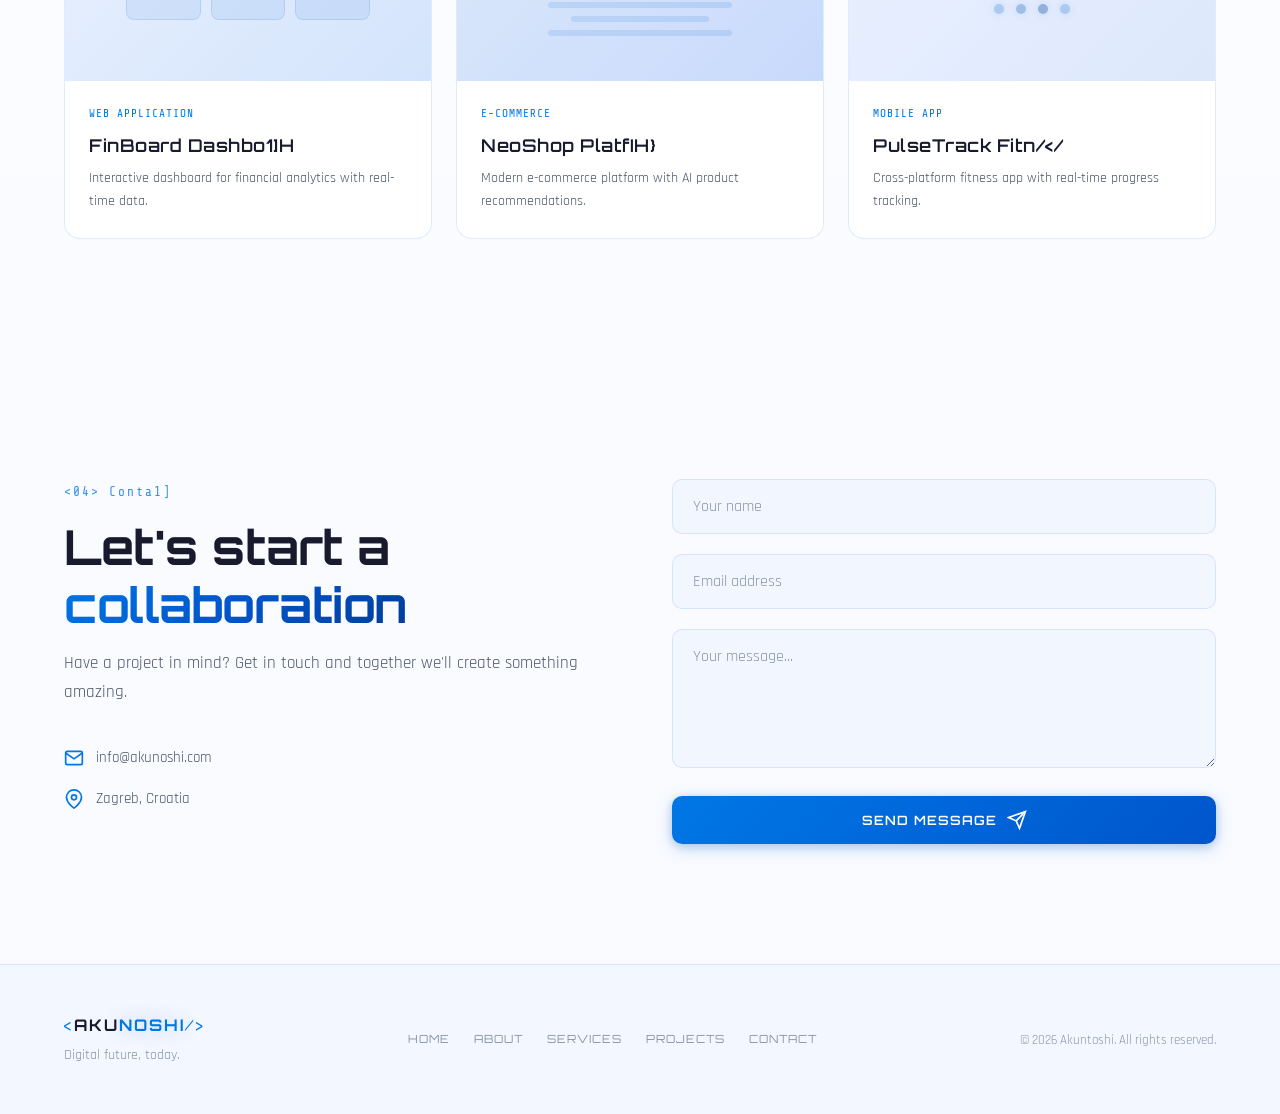
==== commit 6659b2c8: "so far" ====
--- a/index.html
+++ b/index.html
@@ -113,7 +113,19 @@
             <div class="base-back"></div>
 
             <div class="screen">
-              <div class="screen-front"></div>
+              <div class="screen-front">
+                <video
+                  class="screen-video"
+                  autoplay
+                  muted
+                  loop
+                  playsinline
+                  preload="auto"
+                  aria-hidden="true"
+                >
+                  <source src="coding-video.mp4" type="video/mp4" />
+                </video>
+              </div>
               <div class="screen-back"></div>
               <div class="screen-left"></div>
               <div class="screen-right"></div>
@@ -638,6 +650,9 @@
       const ctx = canvas.getContext("2d");
       let particles = [];
       let mouse = { x: null, y: null };
+      const prefersReducedMotion = window.matchMedia(
+        "(prefers-reduced-motion: reduce)",
+      );
 
       function resize() {
         canvas.width = window.innerWidth;
@@ -772,6 +787,149 @@
       if (statNums.length)
         statObserver.observe(statNums[0].closest(".hero-stats"));
 
+      /* -- Text Animation -- */
+      const scrambleFrames = new WeakMap();
+      const scrambleCharset = "AKUNTOSHI<>/{}[]01";
+      const scrambleSelector =
+        ".section-tag, .card-content h3, .work-info h3, .work-cat";
+
+      const scrambleText = (element, duration = 560) => {
+        if (!element || prefersReducedMotion.matches) return;
+
+        const original =
+          element.dataset.scrambleOriginal || element.textContent.trim();
+
+        if (!original) return;
+
+        element.dataset.scrambleOriginal = original;
+
+        const activeFrame = scrambleFrames.get(element);
+        if (activeFrame) {
+          cancelAnimationFrame(activeFrame);
+        }
+
+        let frame = 0;
+        const totalFrames = Math.max(12, Math.round(duration / 16));
+
+        const render = () => {
+          const progress = Math.min(frame / totalFrames, 1);
+          const revealCount = Math.floor(
+            original.length * Math.pow(progress, 0.82),
+          );
+
+          element.textContent = original
+            .split("")
+            .map((char, index) => {
+              if (char === " ") return " ";
+              if (index < revealCount) return original[index];
+
+              return scrambleCharset[
+                Math.floor(Math.random() * scrambleCharset.length)
+              ];
+            })
+            .join("");
+
+          if (progress < 1) {
+            frame += 1;
+            scrambleFrames.set(element, requestAnimationFrame(render));
+            return;
+          }
+
+          element.textContent = original;
+        };
+
+        render();
+      };
+
+      const runScrambleTargets = (root) => {
+        if (!root || prefersReducedMotion.matches) return;
+
+        const targets = [];
+
+        if (root.matches?.(scrambleSelector)) {
+          targets.push(root);
+        }
+
+        if (root.querySelectorAll) {
+          targets.push(...root.querySelectorAll(scrambleSelector));
+        }
+
+        [...new Set(targets)].forEach((element, index) => {
+          setTimeout(() => scrambleText(element, 420 + index * 70), index * 60);
+        });
+      };
+
+      const initializeTextAnimation = () => {
+        if (prefersReducedMotion.matches) return;
+
+        document
+          .querySelectorAll(".service-card, .work-card")
+          .forEach((card) => {
+            card.addEventListener("mouseenter", () => {
+              scrambleText(
+                card.querySelector(".card-content h3, .work-info h3"),
+                420,
+              );
+
+              if (card.classList.contains("work-card")) {
+                scrambleText(card.querySelector(".work-cat"), 360);
+              }
+            });
+          });
+      };
+
+      initializeTextAnimation();
+
+      const heroTitleLines = [...document.querySelectorAll(".hero-title .title-line")];
+
+      const initializeHeroTitleTyping = () => {
+        if (!heroTitleLines.length || prefersReducedMotion.matches) return;
+
+        const startDelay = 2200;
+        const charDelay = 38;
+        const linePause = 90;
+        const finalCaretPause = 260;
+        let offset = 0;
+
+        heroTitleLines.forEach((line, index) => {
+          const originalText = line.dataset.titleLine || line.textContent.trim();
+          const characters = Array.from(originalText);
+          const isLastLine = index === heroTitleLines.length - 1;
+          const lineDelay = startDelay + offset;
+
+          line.dataset.titleLine = originalText;
+          line.textContent = "";
+          line.classList.remove("typing-visible", "typing-active");
+          line.classList.add("typing-ready");
+
+          setTimeout(() => {
+            let characterIndex = 0;
+
+            line.classList.remove("typing-ready");
+            line.classList.add("typing-visible", "typing-active");
+
+            const typeNextCharacter = () => {
+              characterIndex += 1;
+              line.textContent = characters.slice(0, characterIndex).join("");
+
+              if (characterIndex < characters.length) {
+                setTimeout(typeNextCharacter, charDelay);
+                return;
+              }
+
+              setTimeout(
+                () => line.classList.remove("typing-active"),
+                isLastLine ? finalCaretPause : 0,
+              );
+            };
+
+            typeNextCharacter();
+          }, lineDelay);
+
+          offset += characters.length * charDelay + linePause;
+        });
+      };
+
       /* -- Laptop Hero Animation -- */
       const laptop = document.querySelector(".laptop");
 
@@ -786,7 +944,7 @@
         const minRotX = -180;
         const maxRotX = 0;
         const dragSpeed = 0.7;
-        const idleSpeed = 45;
+        const idleSpeed = 18;
         const returnSpeed = 5;
         const snapThreshold = 0.15;
 
@@ -945,6 +1103,7 @@
           entries.forEach((entry) => {
             if (entry.isIntersecting) {
               entry.target.classList.add("revealed");
+              runScrambleTargets(entry.target);
               revealObs.unobserve(entry.target);
             }
           });
@@ -966,9 +1125,13 @@
       /* ── Curtain Reveal ── */
       window.addEventListener("load", () => {
         const curtain = document.getElementById("curtain");
+        initializeHeroTitleTyping();
         setTimeout(() => {
           curtain.classList.add("open");
         }, 800);
+        setTimeout(() => {
+          scrambleText(document.querySelector(".hero-badge span:last-child"), 760);
+        }, 2100);
         setTimeout(() => {
           curtain.style.pointerEvents = "none";
         }, 2200);
--- a/style.css
+++ b/style.css
@@ -361,6 +361,17 @@
   }
 }
 
+@keyframes blinkCaret {
+  0%,
+  49% {
+    opacity: 1;
+  }
+  50%,
+  100% {
+    opacity: 0;
+  }
+}
+
 .hero-title {
   font-family: var(--font-display);
   font-size: clamp(2.5rem, 6vw, 4.5rem);
@@ -372,6 +383,38 @@
 
 .title-line {
   display: block;
+  min-height: 1.1em;
+}
+
+.title-line.typing-ready {
+  opacity: 0;
+  transform: translateY(30px);
+}
+
+.title-line.typing-visible {
+  opacity: 1;
+  transform: translateY(0);
+  transition:
+    opacity 0.55s cubic-bezier(0.16, 1, 0.3, 1),
+    transform 0.55s cubic-bezier(0.16, 1, 0.3, 1);
+}
+
+.title-line.typing-active::after {
+  content: "";
+  display: inline-block;
+  width: 0.08em;
+  height: 0.9em;
+  margin-left: 0.14em;
+  border-radius: 999px;
+  background: currentColor;
+  vertical-align: -0.08em;
+  box-shadow: 0 0 12px currentColor;
+  animation: blinkCaret 0.85s step-end infinite;
+}
+
+.title-line.gradient-text.typing-active::after {
+  background: var(--blue-primary);
+  box-shadow: 0 0 12px rgba(0, 119, 230, 0.75);
 }
 
 .gradient-text {
@@ -1065,6 +1108,7 @@
 }
 
 .work-card {
+  position: relative;
   border-radius: var(--radius);
   overflow: hidden;
   border: 1px solid var(--border);
@@ -1086,17 +1130,37 @@
   transition-delay: 0.3s;
 }
 
+.work-card::before {
+  content: "";
+  position: absolute;
+  inset: 0;
+  background: radial-gradient(
+    circle at 50% 0%,
+    rgba(0, 100, 200, 0.06) 0%,
+    transparent 60%
+  );
+  opacity: 0;
+  transition: opacity 0.4s ease;
+  pointer-events: none;
+}
+
+.work-card:hover::before {
+  opacity: 1;
+}
+
 .work-card:hover {
   border-color: rgba(0, 100, 200, 0.2);
-  transform: translateY(-6px);
   box-shadow:
-    0 20px 50px rgba(0, 0, 0, 0.08),
-    0 0 30px rgba(0, 100, 200, 0.05);
+    0 14px 36px rgba(0, 0, 0, 0.06),
+    0 0 18px rgba(0, 100, 200, 0.04);
 }
 
 .work-img {
   height: 220px;
   overflow: hidden;
+  position: relative;
+  z-index: 1;
+  transition: transform 0.4s cubic-bezier(0.4, 0, 0.2, 1);
 }
 
 /* Placeholder visuals */
@@ -1209,6 +1273,14 @@
 
 .work-info {
   padding: 24px;
+  position: relative;
+  z-index: 1;
+  transition: transform 0.4s cubic-bezier(0.4, 0, 0.2, 1);
+}
+
+.work-card:hover .work-img,
+.work-card:hover .work-info {
+  transform: translateY(-4px);
 }
 
 .work-cat {
@@ -1487,23 +1559,6 @@
   animation: heroFadeIn 0.8s cubic-bezier(0.16, 1, 0.3, 1) 2s forwards;
 }
 
-.hero-title .title-line {
-  opacity: 0;
-  transform: translateY(30px);
-}
-
-.hero-title .title-line:nth-child(1) {
-  animation: heroFadeIn 0.8s cubic-bezier(0.16, 1, 0.3, 1) 2.2s forwards;
-}
-
-.hero-title .title-line:nth-child(2) {
-  animation: heroFadeIn 0.8s cubic-bezier(0.16, 1, 0.3, 1) 2.35s forwards;
-}
-
-.hero-title .title-line:nth-child(3) {
-  animation: heroFadeIn 0.8s cubic-bezier(0.16, 1, 0.3, 1) 2.5s forwards;
-}
-
 .hero-sub {
   opacity: 0;
   transform: translateY(20px);
@@ -1681,13 +1736,18 @@
 }
 
 .screen-front {
-  background: url("https://www.microsoft.com/en-us/microsoft-365/blog/wp-content/uploads/sites/2/2021/06/WIN_CML_Start_Dark_16x9_en-US.png");
-  background-size: cover;
-  background-repeat: no-repeat;
-  background-position: center;
+  background: #050816;
   overflow: hidden;
   backface-visibility: hidden;
   transform: rotateY(180deg);
+}
+
+.screen-video {
+  width: 100%;
+  height: 100%;
+  display: block;
+  object-fit: cover;
+  pointer-events: none;
 }
 
 .screen-back {
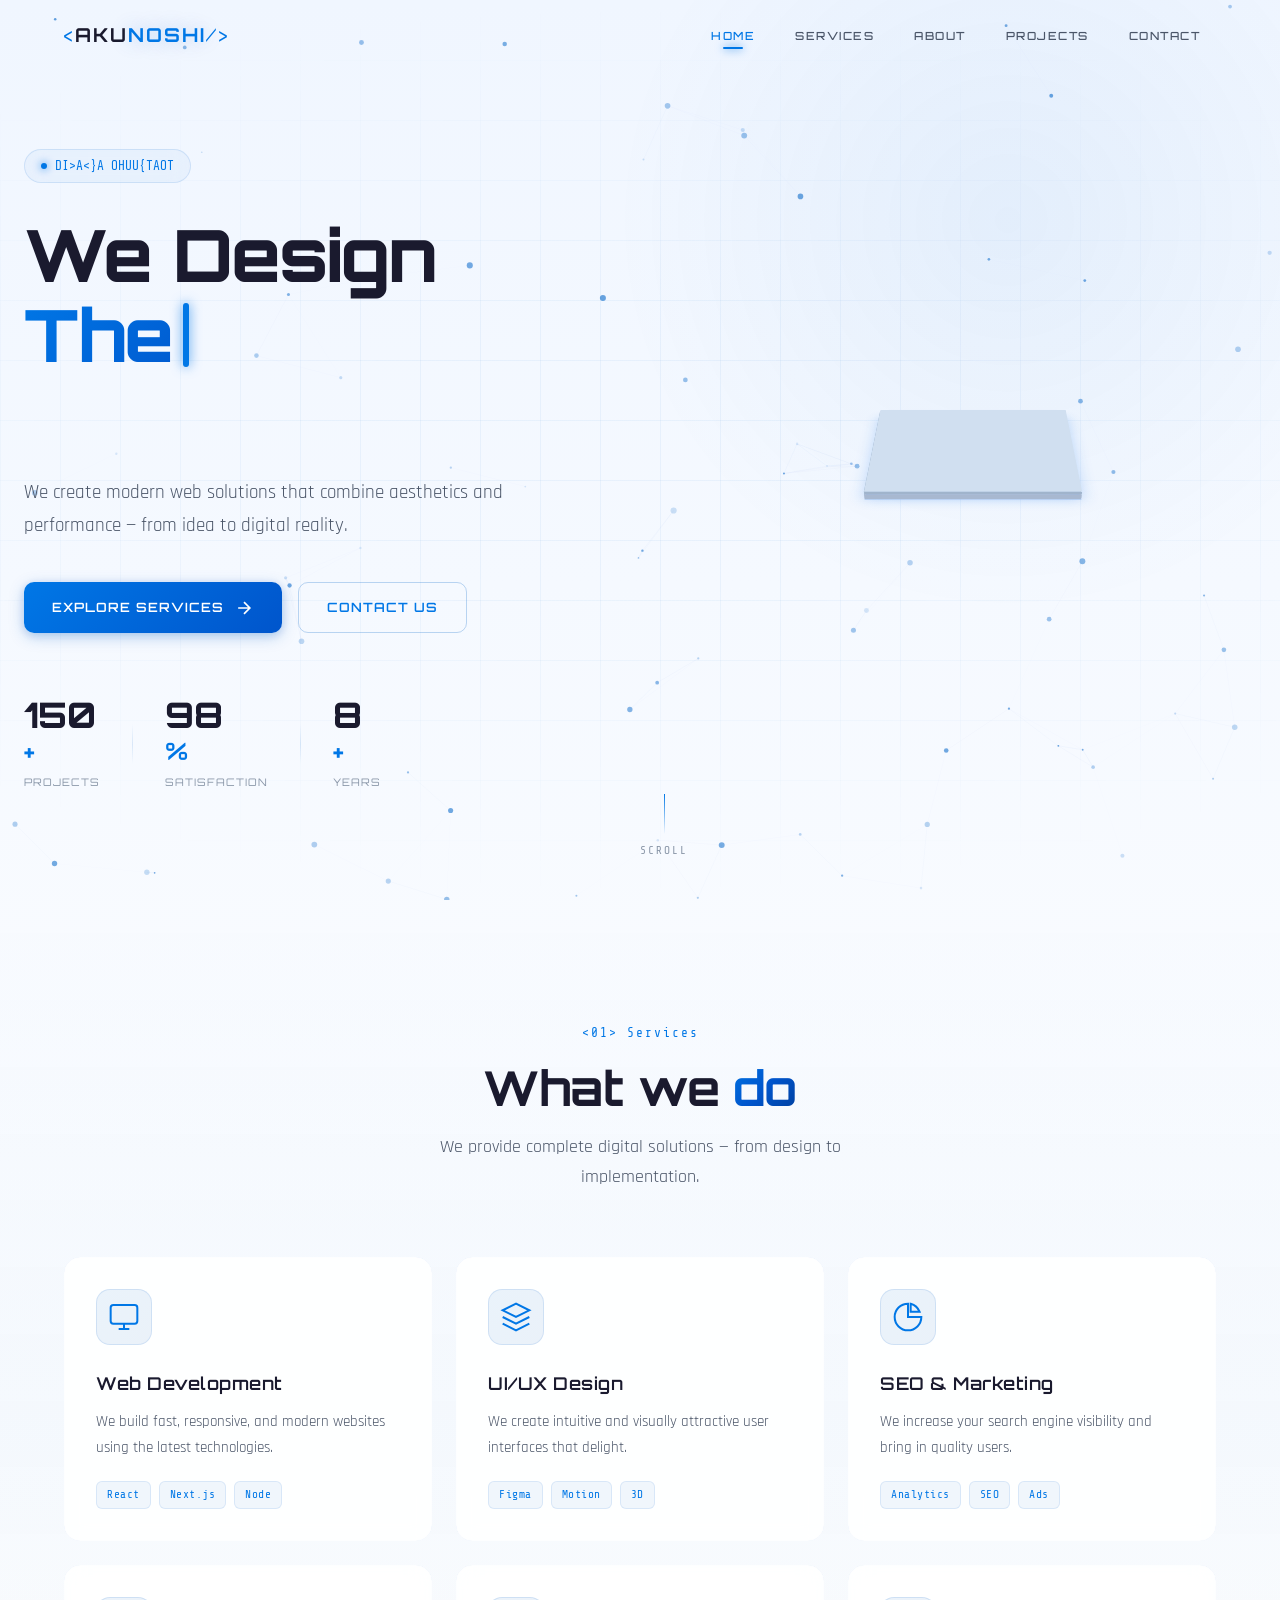
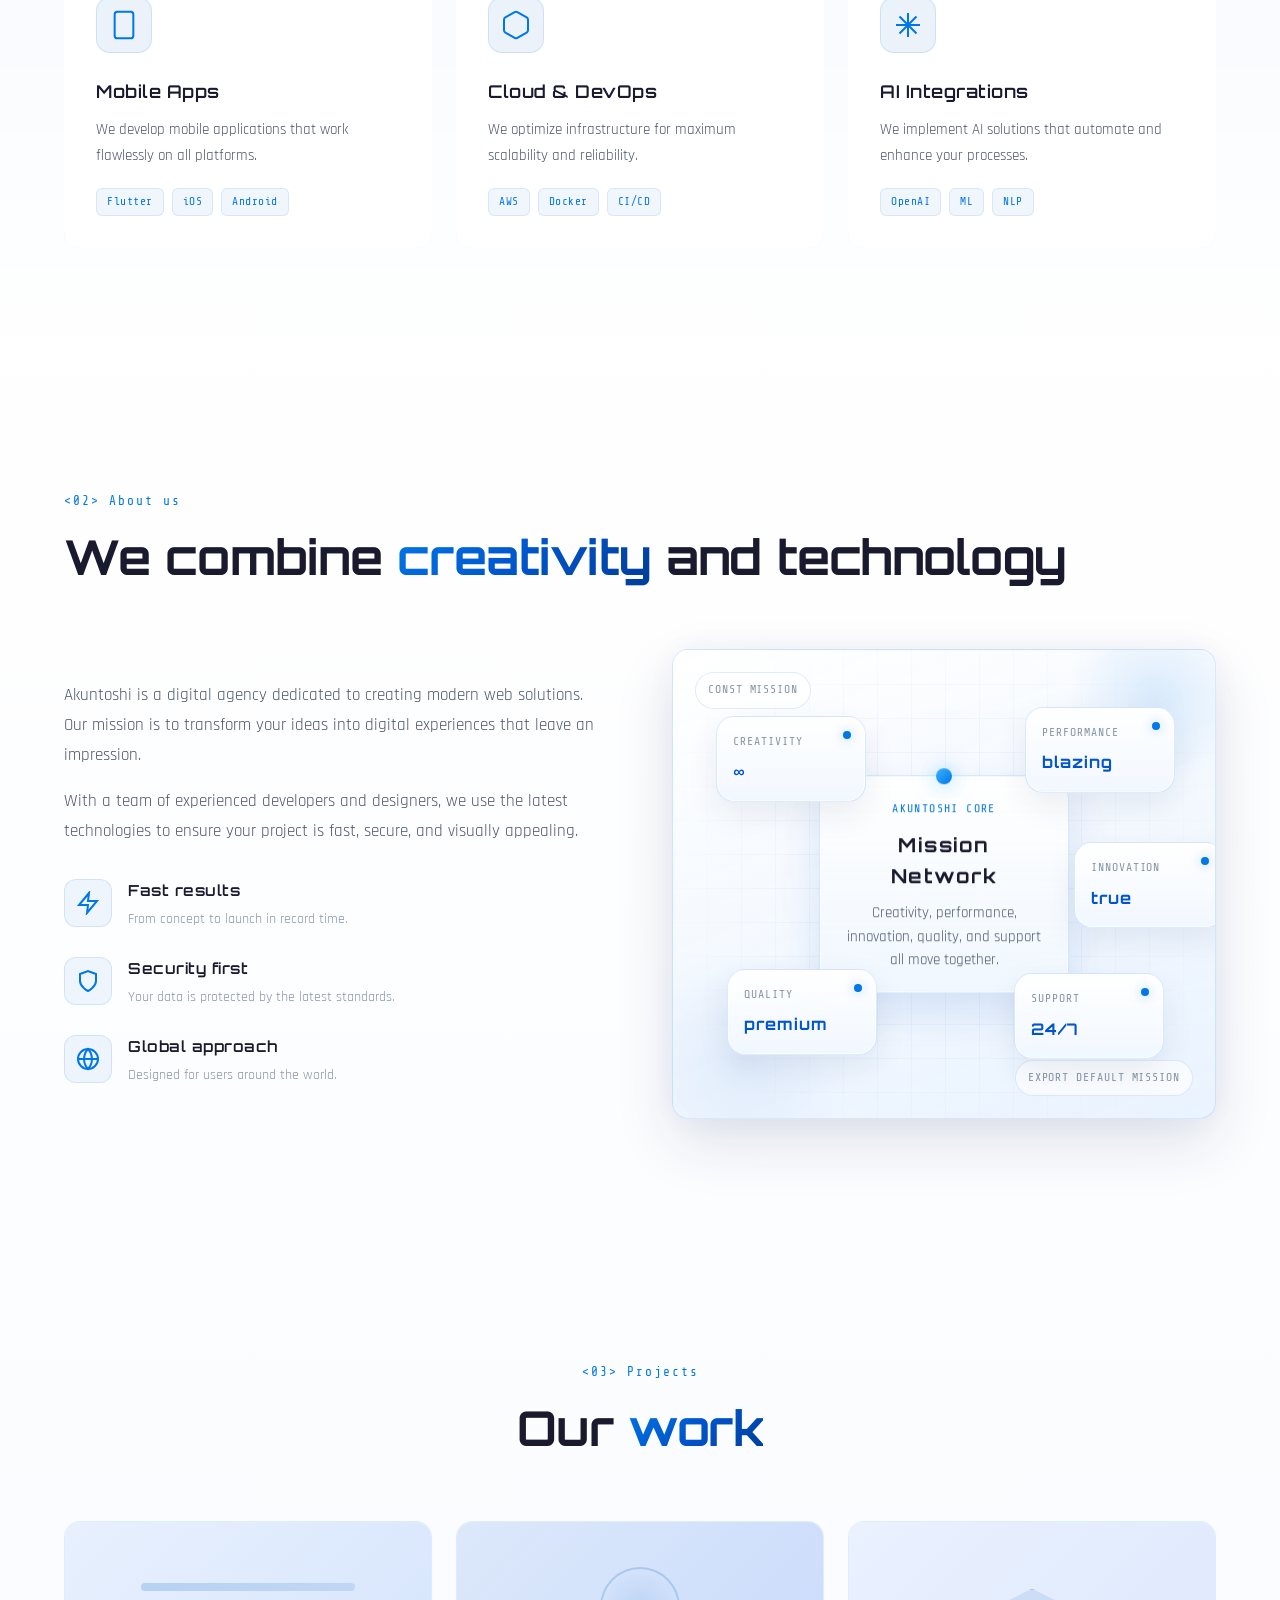
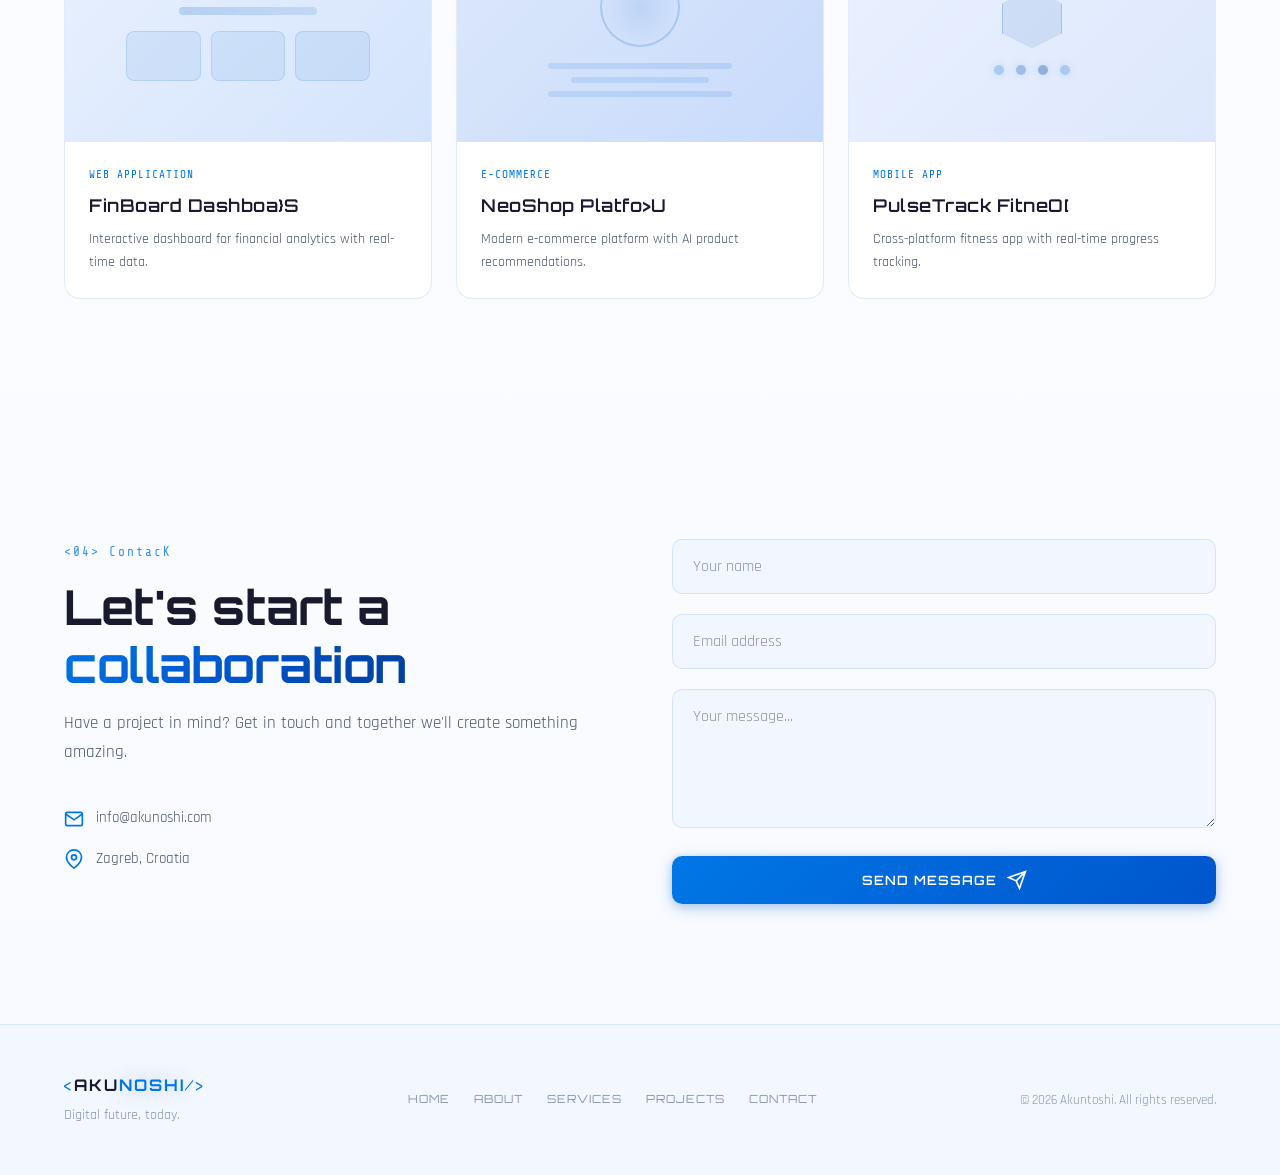
==== commit bef75bc5: "has to fix about us section" ====
--- a/index.html
+++ b/index.html
@@ -14,13 +14,15 @@
   </head>
   <body>
     <!-- ═══ CURTAIN REVEAL ═══ -->
-    <div class="curtain" id="curtain">
-      <div class="curtain-panel curtain-left"></div>
-      <div class="curtain-panel curtain-right"></div>
-      <div class="curtain-logo">
-        <span class="logo-bracket">&lt;</span>AKU<span class="logo-highlight"
-          >NOSHI</span
-        ><span class="logo-bracket">/&gt;</span>
+    <div class="curtain" id="curtain" aria-hidden="true">
+      <div class="boot-console" id="bootConsole">
+        <div class="boot-headline">[    0.000000] AKUNTOSHI Linux 6.8.12-akuos (tty1)</div>
+        <div class="boot-log" id="bootLog"></div>
+        <div class="boot-prompt" id="bootPrompt">
+          <span class="boot-prompt-label">root@akuntoshi:~# </span>
+          <span class="boot-command" id="bootCommand"></span>
+          <span class="boot-cursor" aria-hidden="true"></span>
+        </div>
       </div>
     </div>
 
@@ -407,6 +409,57 @@
             </div>
           </div>
           <div class="about-visual">
+            <div class="mission-network">
+              <div class="mission-grid" aria-hidden="true"></div>
+              <div class="mission-pulse mission-pulse-a" aria-hidden="true"></div>
+              <div class="mission-pulse mission-pulse-b" aria-hidden="true"></div>
+              <span class="mission-code mission-code-top">const mission</span>
+              <span class="mission-code mission-code-bottom"
+                >export default mission</span
+              >
+              <svg
+                class="mission-links"
+                viewBox="0 0 100 100"
+                preserveAspectRatio="none"
+                aria-hidden="true"
+              >
+                <line x1="50" y1="50" x2="22" y2="20"></line>
+                <line x1="50" y1="50" x2="79" y2="18"></line>
+                <line x1="50" y1="50" x2="83" y2="48"></line>
+                <line x1="50" y1="50" x2="22" y2="77"></line>
+                <line x1="50" y1="50" x2="77" y2="76"></line>
+              </svg>
+              <div class="mission-center">
+                <span class="mission-center-label">Akuntoshi Core</span>
+                <strong class="mission-center-title">Mission Network</strong>
+                <p>
+                  Creativity, performance, innovation, quality, and support all
+                  move together.
+                </p>
+              </div>
+              <div class="mission-nodes">
+                <article class="mission-node node-creativity">
+                  <span class="mission-node-key">creativity</span>
+                  <strong class="mission-node-value">&infin;</strong>
+                </article>
+                <article class="mission-node node-performance">
+                  <span class="mission-node-key">performance</span>
+                  <strong class="mission-node-value">blazing</strong>
+                </article>
+                <article class="mission-node node-innovation">
+                  <span class="mission-node-key">innovation</span>
+                  <strong class="mission-node-value">true</strong>
+                </article>
+                <article class="mission-node node-quality">
+                  <span class="mission-node-key">quality</span>
+                  <strong class="mission-node-value">premium</strong>
+                </article>
+                <article class="mission-node node-support">
+                  <span class="mission-node-key">support</span>
+                  <strong class="mission-node-value">24/7</strong>
+                </article>
+              </div>
+            </div>
             <div class="code-window">
               <div class="code-header">
                 <span class="code-dot red"></span>
@@ -672,7 +725,7 @@
         reset() {
           this.x = Math.random() * canvas.width;
           this.y = Math.random() * canvas.height;
-          this.size = Math.random() * 2 + 0.5;
+          this.size = Math.random() * 2.3 + 0.8;
           this.speedX = (Math.random() - 0.5) * 0.4;
           this.speedY = (Math.random() - 0.5) * 0.4;
           this.opacity = Math.random() * 0.5 + 0.1;
@@ -1125,19 +1178,126 @@
       /* ── Curtain Reveal ── */
       window.addEventListener("load", () => {
         const curtain = document.getElementById("curtain");
+        const bootLog = document.getElementById("bootLog");
+        const bootPrompt = document.getElementById("bootPrompt");
+        const bootCommand = document.getElementById("bootCommand");
+        const badgeLabel = document.querySelector(".hero-badge span:last-child");
+
+        if (!curtain || !bootLog || !bootPrompt || !bootCommand) return;
+
         initializeHeroTitleTyping();
-        setTimeout(() => {
+
+        const bootMessages = [
+          {
+            text: "[    0.184211] Command line: BOOT_IMAGE=/boot/vmlinuz-6.8.12-akuos quiet splash",
+            className: "is-muted",
+            delay: 110,
+          },
+          {
+            text: "[    0.472901] systemd[1]: Starting Journal Service...",
+            delay: 120,
+          },
+          {
+            text: "[    0.691774] systemd[1]: Started Journal Service.",
+            className: "is-accent",
+            delay: 110,
+          },
+          {
+            text: "[    0.981422] systemd[1]: Reached target Local File Systems.",
+            delay: 110,
+          },
+          {
+            text: "[    1.247006] systemd[1]: Started Network Manager.",
+            className: "is-accent",
+            delay: 100,
+          },
+          {
+            text: "[    1.516713] akuntoshi-ui[241]: Loading render pipeline...",
+            delay: 120,
+          },
+          {
+            text: "[    1.782915] akuntoshi-ui[241]: Binding motion engine...",
+            delay: 110,
+          },
+          {
+            text: "[    2.048331] systemd[1]: Reached target Graphical Interface.",
+            className: "is-accent",
+            delay: 130,
+          },
+        ];
+
+        const sleep = (duration) =>
+          new Promise((resolve) => {
+            window.setTimeout(resolve, duration);
+          });
+
+        const appendBootLine = (message) => {
+          const entry = document.createElement("div");
+          entry.className = ["boot-entry", message.className].filter(Boolean).join(" ");
+          entry.textContent = message.text;
+          bootLog.append(entry);
+
+          requestAnimationFrame(() => {
+            entry.classList.add("is-visible");
+          });
+        };
+
+        const typeBootCommand = async (command) => {
+          bootCommand.textContent = "";
+          bootPrompt.classList.add("is-visible");
+
+          for (const character of command) {
+            bootCommand.textContent += character;
+            await sleep(character === "." ? 90 : 55);
+          }
+        };
+
+        const revealSequence = () => {
           curtain.classList.add("open");
-        }, 800);
-        setTimeout(() => {
-          scrambleText(document.querySelector(".hero-badge span:last-child"), 760);
-        }, 2100);
-        setTimeout(() => {
-          curtain.style.pointerEvents = "none";
-        }, 2200);
-        setTimeout(() => {
-          curtain.remove();
-        }, 3000);
+
+          setTimeout(() => {
+            scrambleText(badgeLabel, 760);
+          }, 320);
+
+          setTimeout(() => {
+            curtain.style.pointerEvents = "none";
+          }, 480);
+
+          setTimeout(() => {
+            curtain.remove();
+          }, 860);
+        };
+
+        const runBootSequence = async () => {
+          if (prefersReducedMotion.matches) {
+            bootMessages.forEach(appendBootLine);
+            bootPrompt.classList.add("is-visible");
+            bootCommand.textContent = "startx";
+            appendBootLine({
+              text: '[    2.284190] xinit: starting session "AkuntoshiUI"',
+              className: "is-accent",
+            });
+            setTimeout(revealSequence, 220);
+            return;
+          }
+
+          for (const message of bootMessages) {
+            appendBootLine(message);
+            await sleep(message.delay);
+          }
+
+          await sleep(100);
+          await typeBootCommand("startx");
+          await sleep(140);
+          appendBootLine({
+            text: '[    2.284190] xinit: starting session "AkuntoshiUI"',
+            className: "is-accent",
+          });
+          await sleep(280);
+          revealSequence();
+        };
+
+        runBootSequence();
       });
     </script>
   </body>
--- a/style.css
+++ b/style.css
@@ -81,7 +81,94 @@
   position: fixed;
   inset: 0;
   z-index: 9999;
+  display: grid;
+  place-items: center;
+  overflow: hidden;
   pointer-events: all;
+  isolation: isolate;
+  background: #07101d;
+}
+
+.curtain::before,
+.curtain::after {
+  content: "";
+  position: absolute;
+  inset: 0;
+  pointer-events: none;
+}
+
+.curtain::before {
+  background:
+    radial-gradient(circle at 50% 50%, rgba(0, 119, 230, 0.18), transparent 45%),
+    radial-gradient(circle at 50% 120%, rgba(0, 119, 230, 0.18), transparent 42%);
+  opacity: 0.9;
+}
+
+.curtain::after {
+  inset: -25% 0;
+  background: linear-gradient(
+    180deg,
+    transparent 0%,
+    transparent 42%,
+    rgba(98, 188, 255, 0.06) 49%,
+    rgba(98, 188, 255, 0.18) 50%,
+    rgba(98, 188, 255, 0.06) 51%,
+    transparent 58%,
+    transparent 100%
+  );
+  animation: curtainSweep 3.2s linear infinite;
+  opacity: 0.7;
+}
+
+.curtain-backdrop,
+.curtain-grid,
+.curtain-centerline,
+.curtain-boot {
+  position: absolute;
+}
+
+.curtain-backdrop {
+  inset: 0;
+  background:
+    radial-gradient(circle at 50% 50%, rgba(7, 31, 58, 0.5), transparent 52%),
+    linear-gradient(160deg, #091423 0%, #0c1d31 45%, #08111c 100%);
+}
+
+.curtain-grid {
+  inset: 0;
+  background-image:
+    linear-gradient(rgba(106, 174, 255, 0.08) 1px, transparent 1px),
+    linear-gradient(90deg, rgba(106, 174, 255, 0.08) 1px, transparent 1px);
+  background-size: 56px 56px;
+  mask-image: radial-gradient(circle at center, black 40%, transparent 82%);
+  -webkit-mask-image: radial-gradient(
+    circle at center,
+    black 40%,
+    transparent 82%
+  );
+  opacity: 0.55;
+}
+
+.curtain-centerline {
+  top: -10%;
+  left: 50%;
+  width: 1px;
+  height: 120%;
+  transform: translateX(-50%);
+  background: linear-gradient(
+    180deg,
+    transparent 0%,
+    rgba(109, 188, 255, 0.7) 18%,
+    rgba(109, 188, 255, 0.95) 50%,
+    rgba(109, 188, 255, 0.7) 82%,
+    transparent 100%
+  );
+  box-shadow:
+    0 0 20px rgba(109, 188, 255, 0.55),
+    0 0 40px rgba(109, 188, 255, 0.3);
+  transition:
+    transform 0.8s ease,
+    opacity 0.8s ease;
 }
 
 .curtain-panel {
@@ -89,61 +176,433 @@
   top: 0;
   width: 50%;
   height: 100%;
-  background: linear-gradient(135deg, #0a1628 0%, #0d2137 50%, #0a1628 100%);
-  transition: transform 1.2s cubic-bezier(0.76, 0, 0.24, 1);
+  background:
+    linear-gradient(140deg, rgba(14, 33, 52, 0.96) 0%, rgba(9, 20, 34, 0.92) 100%),
+    linear-gradient(180deg, rgba(93, 184, 255, 0.08), transparent 55%);
+  transition:
+    transform 1.25s cubic-bezier(0.76, 0, 0.24, 1),
+    opacity 0.9s ease,
+    filter 1.1s ease;
   will-change: transform;
+  overflow: hidden;
+}
+
+.curtain-panel::before,
+.curtain-panel::after {
+  content: "";
+  position: absolute;
+  inset: 0;
+  pointer-events: none;
+}
+
+.curtain-panel::before {
+  background: repeating-linear-gradient(
+    180deg,
+    rgba(255, 255, 255, 0.02) 0 2px,
+    transparent 2px 6px
+  );
+  opacity: 0.55;
+}
+
+.curtain-panel::after {
+  width: 16px;
+  height: 100%;
+  top: 0;
+  box-shadow: 0 0 34px rgba(68, 171, 255, 0.38);
 }
 
 .curtain-left {
   left: 0;
   border-right: 1px solid rgba(0, 119, 230, 0.3);
+  box-shadow: inset -40px 0 80px rgba(0, 119, 230, 0.08);
+}
+
+.curtain-left::after {
+  right: 0;
+  background: linear-gradient(
+    90deg,
+    transparent 0%,
+    rgba(83, 182, 255, 0.14) 100%
+  );
 }
 
 .curtain-right {
   right: 0;
   border-left: 1px solid rgba(0, 119, 230, 0.3);
+  box-shadow: inset 40px 0 80px rgba(0, 119, 230, 0.08);
+}
+
+.curtain-right::after {
+  left: 0;
+  background: linear-gradient(
+    270deg,
+    transparent 0%,
+    rgba(83, 182, 255, 0.14) 100%
+  );
 }
 
 .curtain.open .curtain-left {
-  transform: translateX(-100%);
+  transform: translateX(-108%) skewX(-6deg);
+  opacity: 0.72;
+  filter: blur(3px);
 }
 
 .curtain.open .curtain-right {
-  transform: translateX(100%);
-}
-
-.curtain-logo {
-  position: absolute;
+  transform: translateX(108%) skewX(6deg);
+  opacity: 0.72;
+  filter: blur(3px);
+}
+
+.curtain.open .curtain-grid {
+  opacity: 0;
+  transform: scale(1.05);
+  transition:
+    opacity 0.8s ease,
+    transform 1s ease;
+}
+
+.curtain.open .curtain-centerline {
+  opacity: 0;
+  transform: translateX(-50%) scaleY(0);
+}
+
+.curtain-boot {
   top: 50%;
   left: 50%;
+  width: min(540px, calc(100% - 32px));
+  display: grid;
+  gap: 28px;
+  justify-items: center;
+  padding: 42px 32px 32px;
+  border: 1px solid rgba(109, 188, 255, 0.18);
+  border-radius: 24px;
+  background:
+    linear-gradient(180deg, rgba(13, 27, 44, 0.92), rgba(7, 17, 30, 0.88)),
+    rgba(5, 11, 19, 0.62);
+  box-shadow:
+    0 40px 90px rgba(0, 0, 0, 0.45),
+    0 0 80px rgba(0, 119, 230, 0.12),
+    inset 0 0 0 1px rgba(255, 255, 255, 0.04);
+  backdrop-filter: blur(16px);
   transform: translate(-50%, -50%);
+  transition:
+    opacity 0.65s ease,
+    transform 0.9s cubic-bezier(0.22, 1, 0.36, 1),
+    filter 0.65s ease;
+  overflow: hidden;
+  z-index: 3;
+}
+
+.curtain-boot::before,
+.curtain-boot::after {
+  content: "";
+  position: absolute;
+  pointer-events: none;
+}
+
+.curtain-boot::before {
+  inset: 0;
+  background:
+    radial-gradient(circle at 50% 0%, rgba(106, 174, 255, 0.15), transparent 42%),
+    linear-gradient(180deg, transparent 0%, rgba(106, 174, 255, 0.05) 100%);
+}
+
+.curtain-boot::after {
+  left: -25%;
+  width: 150%;
+  height: 120%;
+  top: -55%;
+  background: linear-gradient(
+    180deg,
+    transparent 0%,
+    transparent 46%,
+    rgba(117, 197, 255, 0.08) 49%,
+    rgba(117, 197, 255, 0.24) 50%,
+    rgba(117, 197, 255, 0.08) 51%,
+    transparent 54%,
+    transparent 100%
+  );
+  animation: terminalSweep 2.8s linear infinite;
+  opacity: 0.6;
+}
+
+.curtain.open .curtain-boot {
+  opacity: 0;
+  transform: translate(-50%, -55%) scale(0.96);
+  filter: blur(10px);
+}
+
+.boot-orbit {
+  position: absolute;
+  inset: 50% auto auto 50%;
+  width: 320px;
+  height: 320px;
+  transform: translate(-50%, -50%);
+  pointer-events: none;
+}
+
+.boot-ring {
+  position: absolute;
+  inset: 0;
+  border-radius: 50%;
+  border: 1px solid rgba(109, 188, 255, 0.14);
+}
+
+.boot-ring-outer {
+  animation: bootSpin 14s linear infinite;
+}
+
+.boot-ring-middle {
+  inset: 28px;
+  border-style: dashed;
+  border-color: rgba(109, 188, 255, 0.2);
+  animation: bootSpinReverse 10s linear infinite;
+}
+
+.boot-ring-inner {
+  inset: 64px;
+  border-color: rgba(109, 188, 255, 0.28);
+  box-shadow: 0 0 24px rgba(109, 188, 255, 0.1);
+  animation: bootPulse 2.4s ease-in-out infinite;
+}
+
+.curtain-logo {
+  position: absolute;
+  top: 42px;
+  left: 50%;
+  transform: translateX(-50%);
   font-family: var(--font-display);
   font-size: clamp(1.5rem, 4vw, 2.5rem);
   font-weight: 700;
-  letter-spacing: 3px;
+  letter-spacing: 4px;
   color: #fff;
   white-space: nowrap;
-  z-index: 1;
-  opacity: 1;
-  transition: opacity 0.5s ease 0.3s;
+  z-index: 2;
+  text-shadow: 0 0 24px rgba(255, 255, 255, 0.1);
+  animation: bootLogoPulse 1.8s ease-in-out infinite;
 }
 
 .curtain-logo .logo-bracket {
   color: var(--blue-primary);
-  text-shadow: 0 0 20px rgba(0, 119, 230, 0.6);
+  text-shadow: 0 0 20px rgba(0, 119, 230, 0.65);
 }
 
 .curtain-logo .logo-highlight {
   color: var(--blue-primary);
-  text-shadow: 0 0 20px rgba(0, 119, 230, 0.6);
-}
-
-.curtain.open .curtain-logo {
-  opacity: 0;
-  transition: opacity 0.4s ease;
+  text-shadow:
+    0 0 20px rgba(0, 119, 230, 0.65),
+    0 0 40px rgba(0, 119, 230, 0.25);
+}
+
+.boot-terminal {
+  position: relative;
+  width: 100%;
+  margin-top: 58px;
+  display: grid;
+  gap: 16px;
+  z-index: 2;
+}
+
+.boot-header,
+.boot-meta {
+  display: flex;
+  align-items: center;
+  justify-content: space-between;
+  gap: 16px;
+}
+
+.boot-header {
+  font-family: var(--font-mono);
+  text-transform: uppercase;
+  letter-spacing: 0.18em;
+  font-size: 0.72rem;
+  color: rgba(190, 214, 238, 0.72);
+}
+
+.boot-chip {
+  padding: 4px 10px;
+  border-radius: 999px;
+  border: 1px solid rgba(109, 188, 255, 0.18);
+  background: rgba(109, 188, 255, 0.08);
+}
+
+.boot-progress-track {
+  position: relative;
+  height: 10px;
+  border-radius: 999px;
+  overflow: hidden;
+  border: 1px solid rgba(109, 188, 255, 0.14);
+  background:
+    linear-gradient(90deg, rgba(109, 188, 255, 0.06), rgba(109, 188, 255, 0.02)),
+    rgba(255, 255, 255, 0.02);
+}
+
+.boot-progress-track::before {
+  content: "";
+  position: absolute;
+  inset: 0;
+  background: repeating-linear-gradient(
+    90deg,
+    transparent 0 12px,
+    rgba(255, 255, 255, 0.04) 12px 13px
+  );
+  opacity: 0.45;
+}
+
+.boot-progress-bar {
+  position: absolute;
+  inset: 0;
+  transform-origin: left center;
+  transform: scaleX(var(--boot-progress, 0));
+  background: linear-gradient(
+    90deg,
+    #38b4ff 0%,
+    #0077e6 45%,
+    #6cd0ff 100%
+  );
+  box-shadow:
+    0 0 24px rgba(56, 180, 255, 0.45),
+    0 0 40px rgba(56, 180, 255, 0.2);
+}
+
+.boot-status {
+  color: rgba(232, 243, 255, 0.84);
+  font-size: 0.92rem;
+  letter-spacing: 0.03em;
+}
+
+.boot-percent {
+  font-family: var(--font-display);
+  font-size: 1rem;
+  letter-spacing: 0.12em;
+  color: #7ccfff;
+}
+
+.boot-lines {
+  display: grid;
+  gap: 10px;
+}
+
+.boot-line {
+  display: flex;
+  align-items: center;
+  gap: 10px;
+  min-height: 20px;
+  color: rgba(185, 210, 236, 0.42);
+  font-family: var(--font-mono);
+  font-size: 0.72rem;
+  letter-spacing: 0.12em;
+  text-transform: uppercase;
+  transform: translateY(8px);
+  opacity: 0.45;
+  transition:
+    opacity 0.35s ease,
+    transform 0.35s ease,
+    color 0.35s ease;
+}
+
+.boot-line-dot {
+  width: 8px;
+  height: 8px;
+  border-radius: 999px;
+  background: rgba(124, 207, 255, 0.28);
+  box-shadow: 0 0 0 1px rgba(124, 207, 255, 0.08);
+  transition:
+    background 0.35s ease,
+    box-shadow 0.35s ease,
+    transform 0.35s ease;
+}
+
+.boot-line.is-active {
+  opacity: 0.92;
+  transform: translateY(0);
+  color: rgba(235, 245, 255, 0.92);
+}
+
+.boot-line.is-complete {
+  color: rgba(171, 218, 255, 0.74);
+}
+
+.boot-line.is-active .boot-line-dot,
+.boot-line.is-complete .boot-line-dot {
+  background: #6cd0ff;
+  box-shadow:
+    0 0 12px rgba(108, 208, 255, 0.9),
+    0 0 24px rgba(108, 208, 255, 0.28);
+  transform: scale(1.05);
+}
+
+@keyframes curtainSweep {
+  0% {
+    transform: translateY(-55%);
+  }
+  100% {
+    transform: translateY(55%);
+  }
+}
+
+@keyframes terminalSweep {
+  0% {
+    transform: translateY(-52%);
+  }
+  100% {
+    transform: translateY(60%);
+  }
+}
+
+@keyframes bootSpin {
+  to {
+    transform: rotate(360deg);
+  }
+}
+
+@keyframes bootSpinReverse {
+  to {
+    transform: rotate(-360deg);
+  }
+}
+
+@keyframes bootPulse {
+  0%,
+  100% {
+    opacity: 0.65;
+    transform: scale(0.98);
+  }
+  50% {
+    opacity: 1;
+    transform: scale(1.02);
+  }
+}
+
+@keyframes bootLogoPulse {
+  0%,
+  100% {
+    opacity: 0.88;
+    filter: drop-shadow(0 0 0 rgba(0, 119, 230, 0));
+  }
+  50% {
+    opacity: 1;
+    filter: drop-shadow(0 0 18px rgba(0, 119, 230, 0.22));
+  }
 }
 
 /* ── Particle Canvas ── */
+@media (prefers-reduced-motion: reduce) {
+  .curtain::after,
+  .curtain-boot::after,
+  .boot-ring,
+  .curtain-logo {
+    animation: none;
+  }
+
+  .curtain-panel,
+  .curtain-centerline,
+  .curtain-boot,
+  .curtain-grid {
+    transition-duration: 0.45s;
+  }
+}
+
 #particleCanvas {
   position: fixed;
   top: 0;
@@ -847,7 +1306,7 @@
   margin-bottom: 0 !important;
 }
 
-/* Code Window */
+/* Mission Network */
 .about-visual {
   opacity: 0;
   transform: translateX(30px);
@@ -859,7 +1318,346 @@
   transform: translateX(0);
 }
 
+.mission-network {
+  position: relative;
+  min-height: 470px;
+  padding: 28px;
+  border: 1px solid rgba(0, 100, 200, 0.14);
+  border-radius: var(--radius);
+  overflow: hidden;
+  isolation: isolate;
+  background:
+    linear-gradient(160deg, rgba(255, 255, 255, 0.96) 0%, rgba(230, 241, 255, 0.88) 100%),
+    radial-gradient(circle at 50% 45%, rgba(0, 119, 230, 0.1), transparent 60%);
+  box-shadow:
+    0 24px 60px rgba(6, 37, 82, 0.12),
+    0 0 40px rgba(0, 100, 200, 0.05);
+}
+
+.mission-network::before,
+.mission-network::after {
+  content: "";
+  position: absolute;
+  pointer-events: none;
+}
+
+.mission-network::before {
+  top: -40px;
+  right: -30px;
+  width: 180px;
+  height: 180px;
+  border-radius: 50%;
+  background: radial-gradient(circle, rgba(0, 119, 230, 0.16) 0%, transparent 70%);
+  opacity: 0.8;
+}
+
+.mission-network::after {
+  bottom: -50px;
+  left: -40px;
+  width: 220px;
+  height: 220px;
+  border-radius: 50%;
+  background: radial-gradient(circle, rgba(0, 85, 204, 0.1) 0%, transparent 70%);
+  opacity: 0.7;
+}
+
+.mission-grid {
+  position: absolute;
+  inset: 0;
+  background-image:
+    linear-gradient(rgba(0, 119, 230, 0.08) 1px, transparent 1px),
+    linear-gradient(90deg, rgba(0, 119, 230, 0.08) 1px, transparent 1px);
+  background-size: 34px 34px;
+  mask-image: radial-gradient(circle at 50% 50%, black 35%, transparent 88%);
+  -webkit-mask-image: radial-gradient(
+    circle at 50% 50%,
+    black 35%,
+    transparent 88%
+  );
+  opacity: 0.65;
+}
+
+.mission-pulse {
+  position: absolute;
+  top: 50%;
+  left: 50%;
+  width: 180px;
+  height: 180px;
+  border-radius: 50%;
+  border: 1px solid rgba(0, 119, 230, 0.18);
+  transform: translate(-50%, -50%);
+  animation: mission-ring 6s ease-out infinite;
+  pointer-events: none;
+}
+
+.mission-pulse-b {
+  animation-delay: -3s;
+}
+
+.mission-code {
+  position: absolute;
+  z-index: 2;
+  padding: 8px 12px;
+  border: 1px solid rgba(0, 100, 200, 0.12);
+  border-radius: 999px;
+  background: rgba(255, 255, 255, 0.7);
+  backdrop-filter: blur(12px);
+  font-family: var(--font-mono);
+  font-size: 0.72rem;
+  letter-spacing: 0.08em;
+  color: var(--text-muted);
+  text-transform: uppercase;
+}
+
+.mission-code-top {
+  top: 22px;
+  left: 22px;
+}
+
+.mission-code-bottom {
+  right: 22px;
+  bottom: 22px;
+}
+
+.mission-links {
+  position: absolute;
+  inset: 0;
+  width: 100%;
+  height: 100%;
+  z-index: 1;
+}
+
+.mission-links line {
+  stroke: rgba(0, 119, 230, 0.28);
+  stroke-width: 1.2;
+  stroke-dasharray: 6 10;
+  animation: mission-link 6s linear infinite;
+}
+
+.mission-links line:nth-child(2) {
+  animation-delay: -1.2s;
+}
+
+.mission-links line:nth-child(3) {
+  animation-delay: -2.4s;
+}
+
+.mission-links line:nth-child(4) {
+  animation-delay: -3.1s;
+}
+
+.mission-links line:nth-child(5) {
+  animation-delay: -4.3s;
+}
+
+.mission-center {
+  position: absolute;
+  top: 50%;
+  left: 50%;
+  z-index: 2;
+  width: min(250px, 58%);
+  padding: 24px 22px 20px;
+  border-radius: 24px;
+  border: 1px solid rgba(0, 119, 230, 0.14);
+  background:
+    linear-gradient(180deg, rgba(255, 255, 255, 0.92), rgba(238, 246, 255, 0.82)),
+    rgba(255, 255, 255, 0.7);
+  backdrop-filter: blur(16px);
+  text-align: center;
+  transform: translate(-50%, -50%);
+  box-shadow:
+    0 18px 40px rgba(0, 80, 180, 0.12),
+    inset 0 0 0 1px rgba(255, 255, 255, 0.6);
+  animation: mission-float 6.5s ease-in-out infinite;
+}
+
+.mission-center::before {
+  content: "";
+  position: absolute;
+  top: -8px;
+  left: calc(50% - 8px);
+  width: 16px;
+  height: 16px;
+  border-radius: 50%;
+  background: linear-gradient(135deg, #38b4ff 0%, #0077e6 100%);
+  box-shadow:
+    0 0 18px rgba(56, 180, 255, 0.45),
+    0 0 36px rgba(56, 180, 255, 0.18);
+}
+
+.mission-center-label {
+  display: block;
+  margin-bottom: 10px;
+  font-family: var(--font-mono);
+  font-size: 0.72rem;
+  letter-spacing: 0.12em;
+  color: var(--blue-primary);
+  text-transform: uppercase;
+}
+
+.mission-center-title {
+  display: block;
+  margin-bottom: 10px;
+  font-family: var(--font-display);
+  font-size: 1.22rem;
+  letter-spacing: 0.08em;
+}
+
+.mission-center p {
+  color: var(--text-secondary);
+  font-size: 0.92rem;
+  line-height: 1.6;
+}
+
+.mission-nodes {
+  position: absolute;
+  inset: 0;
+  z-index: 2;
+}
+
+.mission-node {
+  position: absolute;
+  width: 150px;
+  padding: 16px;
+  border-radius: 18px;
+  border: 1px solid rgba(0, 100, 200, 0.12);
+  background:
+    linear-gradient(180deg, rgba(255, 255, 255, 0.94), rgba(239, 246, 255, 0.82)),
+    rgba(255, 255, 255, 0.7);
+  backdrop-filter: blur(14px);
+  box-shadow:
+    0 12px 32px rgba(8, 43, 95, 0.08),
+    inset 0 0 0 1px rgba(255, 255, 255, 0.58);
+  animation: mission-drift 5.5s ease-in-out infinite;
+}
+
+.mission-node::before {
+  content: "";
+  position: absolute;
+  top: 14px;
+  right: 14px;
+  width: 8px;
+  height: 8px;
+  border-radius: 50%;
+  background: var(--blue-primary);
+  box-shadow: 0 0 12px rgba(0, 119, 230, 0.4);
+}
+
+.mission-node-key {
+  display: block;
+  margin-bottom: 8px;
+  font-family: var(--font-mono);
+  font-size: 0.72rem;
+  letter-spacing: 0.08em;
+  color: var(--text-muted);
+  text-transform: uppercase;
+}
+
+.mission-node-value {
+  display: block;
+  font-family: var(--font-display);
+  font-size: 1rem;
+  letter-spacing: 0.06em;
+  color: var(--blue-secondary);
+}
+
+.node-creativity {
+  top: 14%;
+  left: 8%;
+  --float-x: 6px;
+  --float-y: -10px;
+  animation-delay: -0.8s;
+}
+
+.node-performance {
+  top: 12%;
+  left: 65%;
+  --float-x: -7px;
+  --float-y: -12px;
+  animation-delay: -2.4s;
+}
+
+.node-innovation {
+  top: 41%;
+  left: 74%;
+  --float-x: 8px;
+  --float-y: -8px;
+  animation-delay: -1.6s;
+}
+
+.node-quality {
+  top: 68%;
+  left: 10%;
+  --float-x: -5px;
+  --float-y: -10px;
+  animation-delay: -3.2s;
+}
+
+.node-support {
+  top: 69%;
+  left: 63%;
+  --float-x: 7px;
+  --float-y: -9px;
+  animation-delay: -4.1s;
+}
+
+@keyframes mission-ring {
+  0% {
+    opacity: 0.55;
+    transform: translate(-50%, -50%) scale(0.84);
+  }
+  70%,
+  100% {
+    opacity: 0;
+    transform: translate(-50%, -50%) scale(1.45);
+  }
+}
+
+@keyframes mission-link {
+  0% {
+    stroke-dashoffset: 0;
+    opacity: 0.3;
+  }
+  50% {
+    opacity: 0.55;
+  }
+  100% {
+    stroke-dashoffset: -32;
+    opacity: 0.3;
+  }
+}
+
+@keyframes mission-float {
+  0%,
+  100% {
+    transform: translate(-50%, -50%);
+  }
+  50% {
+    transform: translate(-50%, calc(-50% - 10px));
+  }
+}
+
+@keyframes mission-drift {
+  0%,
+  100% {
+    transform: translate3d(0, 0, 0);
+  }
+  50% {
+    transform: translate3d(var(--float-x, 0), var(--float-y, -10px), 0);
+  }
+}
+
+@media (prefers-reduced-motion: reduce) {
+  .mission-pulse,
+  .mission-links line,
+  .mission-center,
+  .mission-node {
+    animation: none;
+  }
+}
+
 .code-window {
+  display: none;
   background: #1e2340;
   border: 1px solid rgba(0, 100, 200, 0.15);
   border-radius: var(--radius);
@@ -1883,6 +2681,36 @@
 }
 
 @media (max-width: 768px) {
+  .curtain-boot {
+    width: min(calc(100% - 24px), 500px);
+    padding: 34px 20px 24px;
+    gap: 22px;
+  }
+
+  .boot-orbit {
+    width: 260px;
+    height: 260px;
+  }
+
+  .curtain-logo {
+    top: 34px;
+    letter-spacing: 3px;
+  }
+
+  .boot-terminal {
+    margin-top: 50px;
+  }
+
+  .boot-header,
+  .boot-meta {
+    gap: 12px;
+  }
+
+  .boot-line {
+    font-size: 0.66rem;
+    letter-spacing: 0.1em;
+  }
+
   .nav-toggle {
     display: flex;
   }
@@ -1940,6 +2768,41 @@
     padding: 80px 0;
   }
 
+  .mission-network {
+    min-height: auto;
+    padding: 76px 18px 74px;
+  }
+
+  .mission-pulse,
+  .mission-links {
+    display: none;
+  }
+
+  .mission-center {
+    position: relative;
+    top: auto;
+    left: auto;
+    width: 100%;
+    margin-bottom: 16px;
+    transform: none;
+    animation: none;
+  }
+
+  .mission-nodes {
+    position: relative;
+    display: grid;
+    grid-template-columns: repeat(2, minmax(0, 1fr));
+    gap: 12px;
+  }
+
+  .mission-node {
+    position: relative;
+    top: auto;
+    left: auto;
+    width: auto;
+    min-height: 92px;
+  }
+
   .footer-inner {
     flex-direction: column;
     text-align: center;
@@ -1952,6 +2815,39 @@
 }
 
 @media (max-width: 480px) {
+  .curtain-boot {
+    width: calc(100% - 20px);
+    padding: 28px 16px 20px;
+    border-radius: 20px;
+  }
+
+  .boot-orbit {
+    width: 220px;
+    height: 220px;
+  }
+
+  .curtain-logo {
+    top: 28px;
+    font-size: 1.2rem;
+    letter-spacing: 2px;
+  }
+
+  .boot-terminal {
+    margin-top: 44px;
+    gap: 14px;
+  }
+
+  .boot-header,
+  .boot-meta {
+    flex-direction: column;
+    align-items: flex-start;
+  }
+
+  .boot-status,
+  .boot-line {
+    font-size: 0.64rem;
+  }
+
   .hero-title {
     font-size: 2rem;
   }
@@ -1975,4 +2871,241 @@
   .card-content {
     padding: 24px;
   }
-}
+
+  .mission-network {
+    padding: 72px 14px 66px;
+  }
+
+  .mission-code {
+    font-size: 0.64rem;
+    letter-spacing: 0.06em;
+  }
+
+  .mission-code-top {
+    top: 16px;
+    left: 14px;
+  }
+
+  .mission-code-bottom {
+    right: 14px;
+    bottom: 16px;
+  }
+
+  .mission-center {
+    padding: 20px 18px 18px;
+  }
+
+  .mission-center-title {
+    font-size: 1.05rem;
+  }
+
+  .mission-nodes {
+    grid-template-columns: 1fr;
+  }
+
+  .mission-node {
+    min-height: auto;
+  }
+}
+
+/* Linux Boot Loader Override */
+.curtain {
+  display: flex;
+  align-items: flex-start;
+  justify-content: flex-start;
+  padding: clamp(24px, 4vw, 42px);
+  background: #000;
+  color: #377df0;
+}
+
+.curtain::before {
+  background: none;
+  opacity: 1;
+}
+
+.curtain::after {
+  inset: 0;
+  background: repeating-linear-gradient(
+    180deg,
+    rgba(53, 119, 240, 0.11) 0 1px,
+    transparent 1px 4px
+  );
+  opacity: 0.12;
+  animation: linuxBootScan 8s linear infinite;
+}
+
+.curtain.open {
+  opacity: 0;
+  visibility: hidden;
+  transition:
+    opacity 0.68s ease,
+    visibility 0s linear 0.68s;
+}
+
+.boot-console {
+  position: relative;
+  z-index: 1;
+  width: min(100%, 980px);
+  display: grid;
+  align-content: start;
+  gap: 10px;
+  font-family: var(--font-mono);
+  text-shadow: 0 0 12px rgba(32, 108, 255, 0.18);
+  transition:
+    opacity 0.55s ease,
+    transform 0.68s ease,
+    filter 0.68s ease;
+}
+
+.curtain.open .boot-console {
+  opacity: 0;
+  transform: translateY(-6px);
+  filter: blur(3px);
+}
+
+.boot-headline,
+.boot-entry,
+.boot-prompt {
+  font-size: clamp(0.74rem, 1.2vw, 0.96rem);
+  line-height: 1.55;
+  letter-spacing: 0.04em;
+  white-space: pre-wrap;
+  word-break: break-word;
+}
+
+.boot-headline {
+  color: #63a6ff;
+  margin-bottom: 6px;
+}
+
+.boot-log {
+  display: grid;
+  gap: 6px;
+}
+
+.boot-entry {
+  color: #2b67c8;
+  opacity: 0;
+  transform: translateY(6px);
+  transition:
+    opacity 0.16s linear,
+    transform 0.16s ease,
+    color 0.16s ease;
+}
+
+.boot-entry.is-visible {
+  opacity: 1;
+  transform: translateY(0);
+}
+
+.boot-entry.is-muted {
+  color: #1f4f9f;
+}
+
+.boot-entry.is-accent {
+  color: #72b0ff;
+}
+
+.boot-prompt {
+  display: flex;
+  align-items: center;
+  flex-wrap: wrap;
+  opacity: 0;
+  transform: translateY(8px);
+  color: #79b7ff;
+  transition:
+    opacity 0.16s linear,
+    transform 0.16s ease;
+}
+
+.boot-prompt.is-visible {
+  opacity: 1;
+  transform: translateY(0);
+}
+
+.boot-prompt-label,
+.boot-command {
+  white-space: pre-wrap;
+}
+
+.boot-command {
+  min-width: 1ch;
+}
+
+.boot-cursor {
+  display: inline-block;
+  width: 0.62ch;
+  height: 1.05em;
+  margin-left: 0.12ch;
+  background: #79b7ff;
+  box-shadow: 0 0 12px rgba(121, 183, 255, 0.45);
+  vertical-align: -0.12em;
+  animation: linuxBootCursor 1s step-end infinite;
+}
+
+@keyframes linuxBootScan {
+  0% {
+    transform: translateY(-22%);
+  }
+  100% {
+    transform: translateY(22%);
+  }
+}
+
+@keyframes linuxBootCursor {
+  0%,
+  49% {
+    opacity: 1;
+  }
+  50%,
+  100% {
+    opacity: 0;
+  }
+}
+
+@media (prefers-reduced-motion: reduce) {
+  .curtain::after,
+  .boot-cursor {
+    animation: none;
+  }
+
+  .curtain,
+  .boot-console,
+  .boot-entry,
+  .boot-prompt {
+    transition-duration: 0.01ms;
+  }
+}
+
+@media (max-width: 768px) {
+  .curtain {
+    padding: 22px 16px;
+  }
+
+  .boot-console {
+    width: 100%;
+    gap: 8px;
+  }
+
+  .boot-headline,
+  .boot-entry,
+  .boot-prompt {
+    font-size: 0.72rem;
+    line-height: 1.6;
+    letter-spacing: 0.03em;
+  }
+}
+
+@media (max-width: 480px) {
+  .curtain {
+    padding: 18px 12px;
+  }
+
+  .boot-headline,
+  .boot-entry,
+  .boot-prompt {
+    font-size: 0.64rem;
+    line-height: 1.58;
+    letter-spacing: 0.02em;
+  }
+}
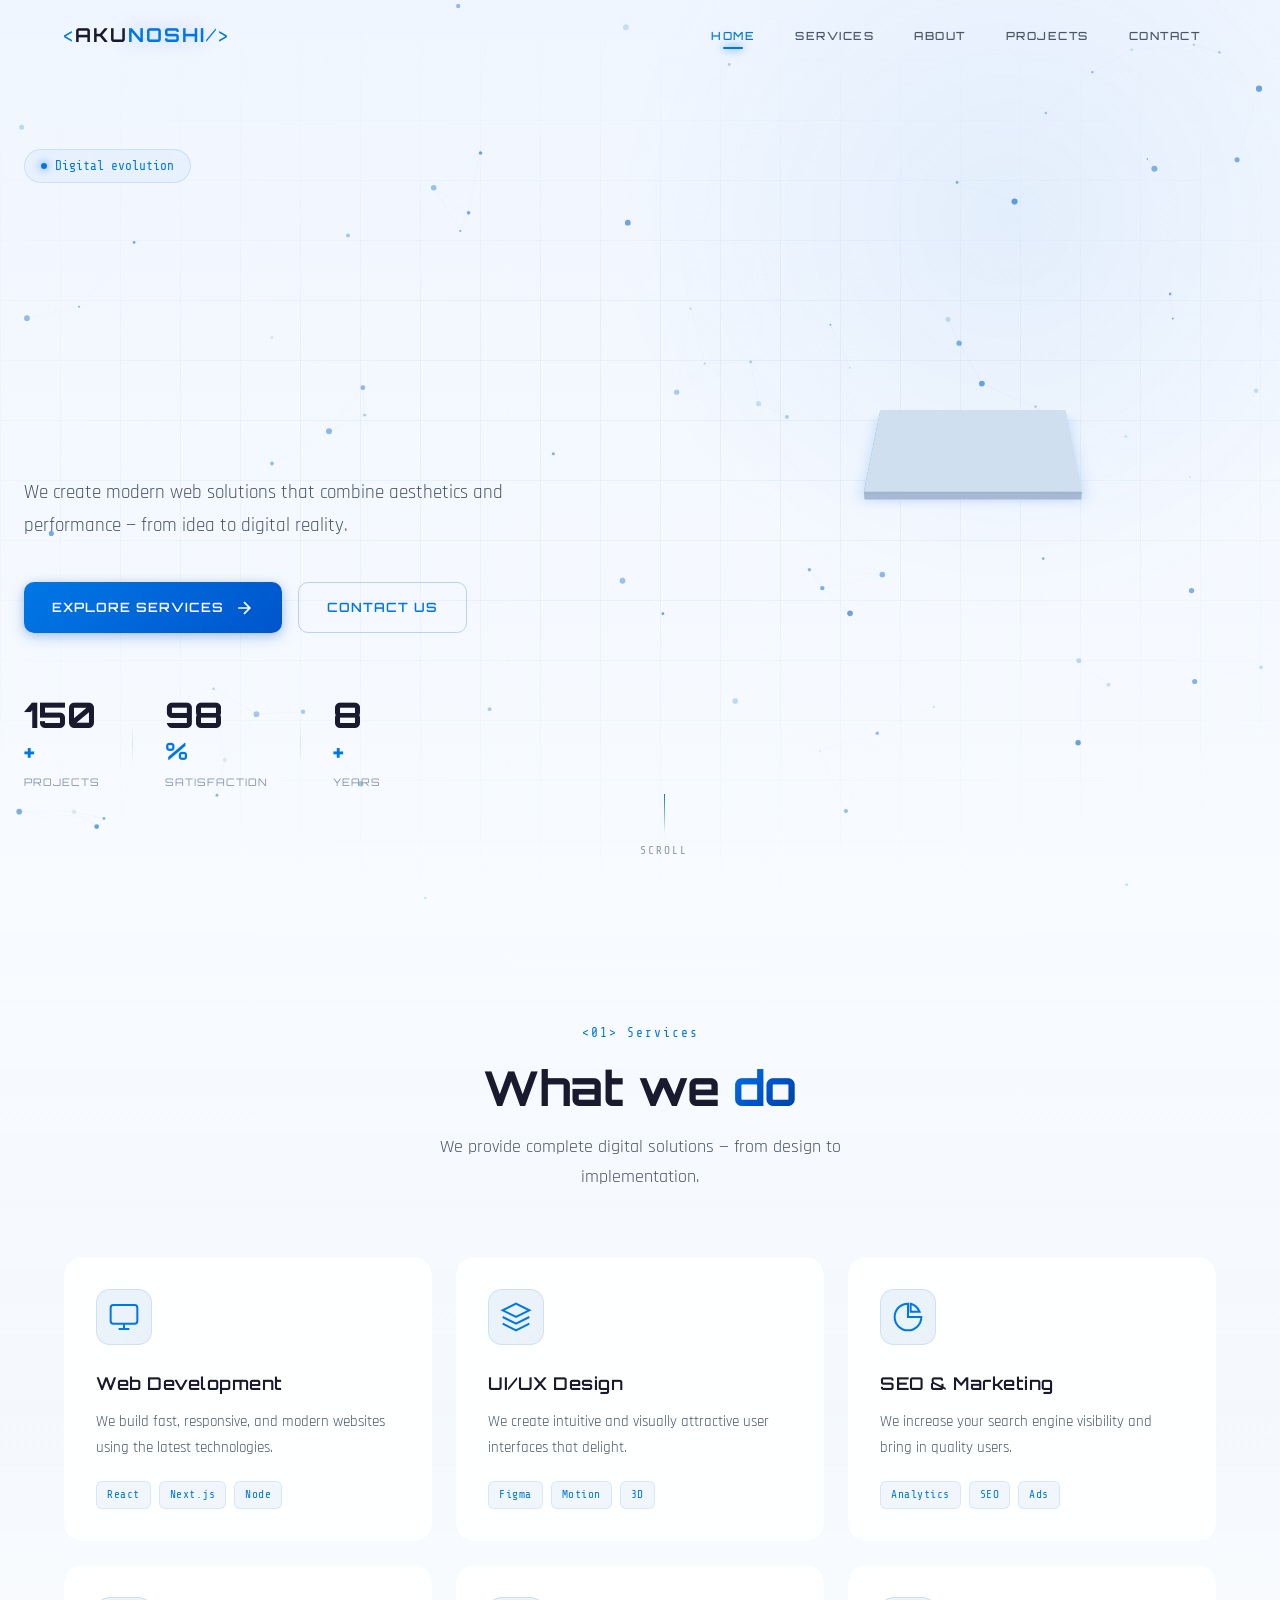
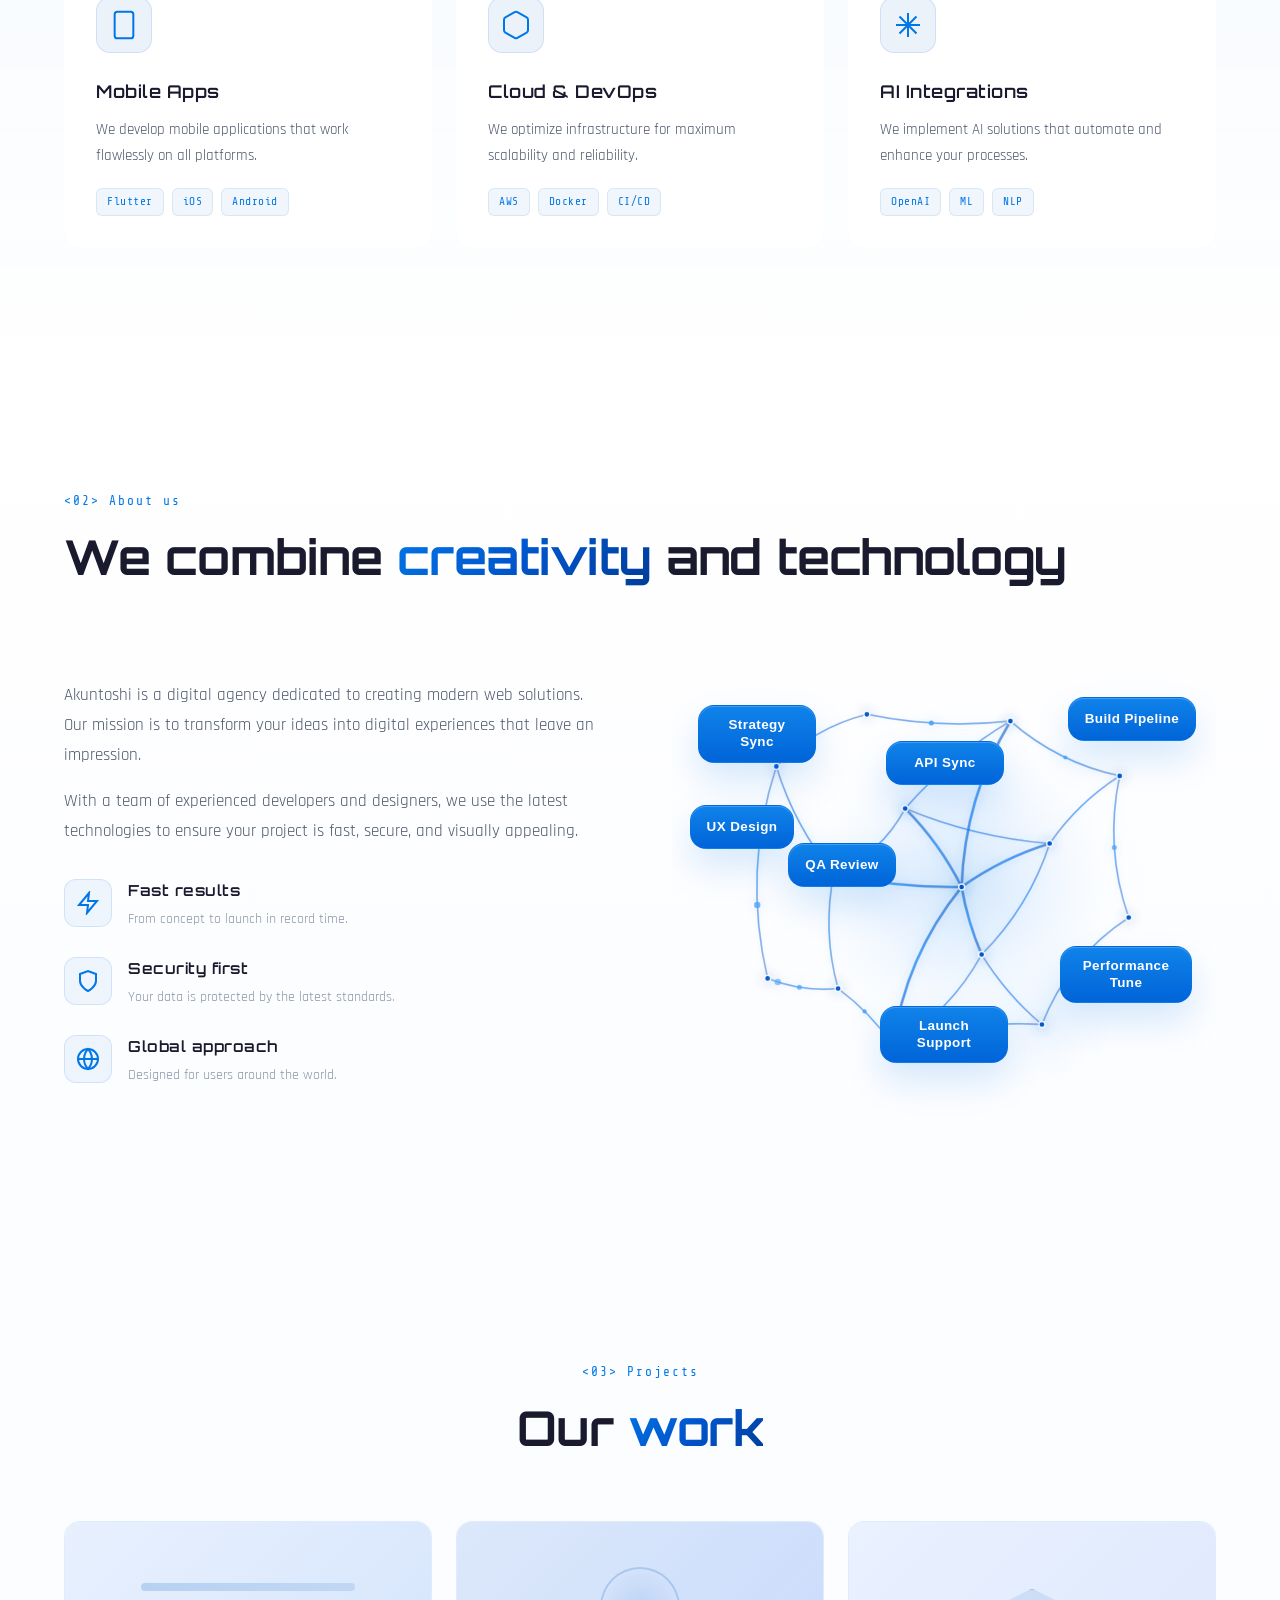
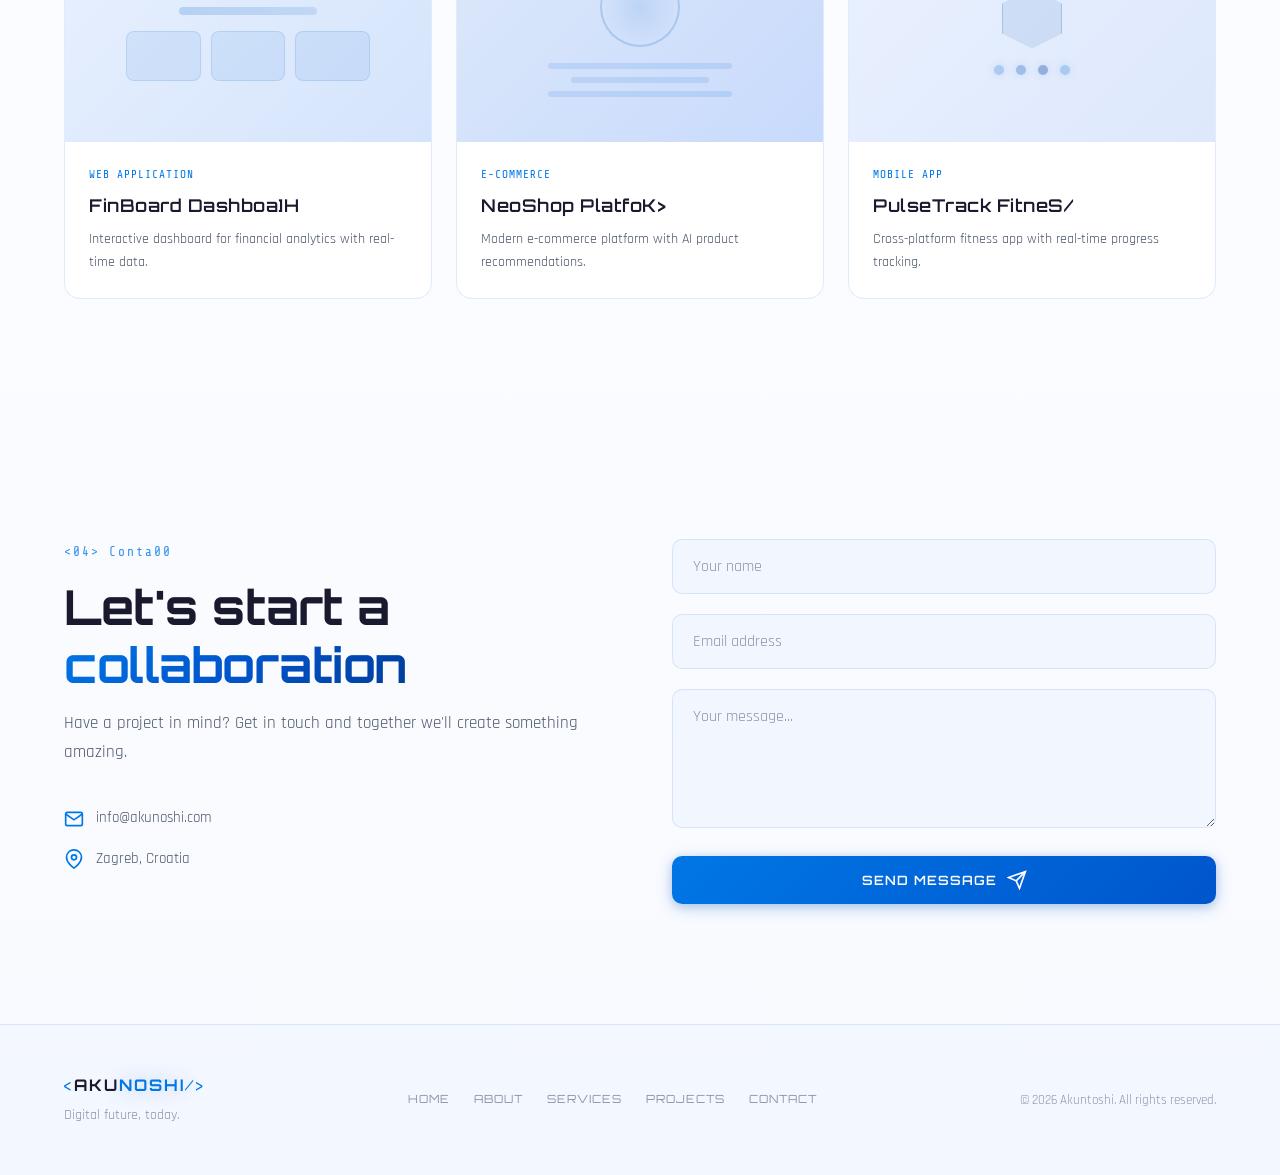
==== commit e02b4d9e: "network animation" ====
--- a/index.html
+++ b/index.html
@@ -409,56 +409,46 @@
             </div>
           </div>
           <div class="about-visual">
-            <div class="mission-network">
-              <div class="mission-grid" aria-hidden="true"></div>
-              <div class="mission-pulse mission-pulse-a" aria-hidden="true"></div>
-              <div class="mission-pulse mission-pulse-b" aria-hidden="true"></div>
-              <span class="mission-code mission-code-top">const mission</span>
-              <span class="mission-code mission-code-bottom"
-                >export default mission</span
+            <div class="about-network-panel">
+              <div class="network-panel-noise" aria-hidden="true"></div>
+              <canvas
+                class="about-network-canvas"
+                id="aboutNetworkCanvas"
+                aria-hidden="true"
+              ></canvas>
+              <span
+                class="network-floating-chip chip-strategy"
+                aria-hidden="true"
+                >Strategy Sync</span
               >
-              <svg
-                class="mission-links"
-                viewBox="0 0 100 100"
-                preserveAspectRatio="none"
+              <span
+                class="network-floating-chip chip-design"
                 aria-hidden="true"
+                >UX Design</span
               >
-                <line x1="50" y1="50" x2="22" y2="20"></line>
-                <line x1="50" y1="50" x2="79" y2="18"></line>
-                <line x1="50" y1="50" x2="83" y2="48"></line>
-                <line x1="50" y1="50" x2="22" y2="77"></line>
-                <line x1="50" y1="50" x2="77" y2="76"></line>
-              </svg>
-              <div class="mission-center">
-                <span class="mission-center-label">Akuntoshi Core</span>
-                <strong class="mission-center-title">Mission Network</strong>
-                <p>
-                  Creativity, performance, innovation, quality, and support all
-                  move together.
-                </p>
-              </div>
-              <div class="mission-nodes">
-                <article class="mission-node node-creativity">
-                  <span class="mission-node-key">creativity</span>
-                  <strong class="mission-node-value">&infin;</strong>
-                </article>
-                <article class="mission-node node-performance">
-                  <span class="mission-node-key">performance</span>
-                  <strong class="mission-node-value">blazing</strong>
-                </article>
-                <article class="mission-node node-innovation">
-                  <span class="mission-node-key">innovation</span>
-                  <strong class="mission-node-value">true</strong>
-                </article>
-                <article class="mission-node node-quality">
-                  <span class="mission-node-key">quality</span>
-                  <strong class="mission-node-value">premium</strong>
-                </article>
-                <article class="mission-node node-support">
-                  <span class="mission-node-key">support</span>
-                  <strong class="mission-node-value">24/7</strong>
-                </article>
-              </div>
+              <span
+                class="network-floating-chip chip-api chip-highlight"
+                aria-hidden="true"
+                >API Sync</span
+              >
+              <span
+                class="network-floating-chip chip-build"
+                aria-hidden="true"
+                >Build Pipeline</span
+              >
+              <span class="network-floating-chip chip-qa" aria-hidden="true"
+                >QA Review</span
+              >
+              <span
+                class="network-floating-chip chip-support"
+                aria-hidden="true"
+                >Launch Support</span
+              >
+              <span
+                class="network-floating-chip chip-performance"
+                aria-hidden="true"
+                >Performance Tune</span
+              >
             </div>
             <div class="code-window">
               <div class="code-header">
@@ -774,6 +764,370 @@
         requestAnimationFrame(animateParticles);
       }
       animateParticles();
+
+      /* -- About Network Animation -- */
+      const aboutNetworkCanvas = document.getElementById("aboutNetworkCanvas");
+
+      if (aboutNetworkCanvas) {
+        const aboutNetworkPanel = aboutNetworkCanvas.closest(".about-network-panel");
+        const aboutNetworkCtx = aboutNetworkCanvas.getContext("2d");
+        const networkAnchors = [
+          { x: 0.52, y: 0.5, core: true },
+          { x: 0.18, y: 0.24 },
+          { x: 0.35, y: 0.14 },
+          { x: 0.62, y: 0.16 },
+          { x: 0.83, y: 0.28 },
+          { x: 0.85, y: 0.58 },
+          { x: 0.69, y: 0.8 },
+          { x: 0.41, y: 0.84 },
+          { x: 0.17, y: 0.69 },
+          { x: 0.29, y: 0.47 },
+          { x: 0.42, y: 0.34 },
+          { x: 0.69, y: 0.42 },
+          { x: 0.57, y: 0.66 },
+          { x: 0.31, y: 0.73 },
+        ];
+        const networkEdges = [
+          { from: 1, to: 2, curve: -0.14 },
+          { from: 2, to: 3, curve: 0.08 },
+          { from: 3, to: 4, curve: 0.13 },
+          { from: 4, to: 5, curve: 0.14 },
+          { from: 5, to: 6, curve: 0.16 },
+          { from: 6, to: 7, curve: 0.1 },
+          { from: 7, to: 13, curve: 0.08 },
+          { from: 13, to: 8, curve: -0.12 },
+          { from: 8, to: 1, curve: -0.14 },
+          { from: 1, to: 9, curve: 0.1 },
+          { from: 9, to: 10, curve: 0.18 },
+          { from: 10, to: 3, curve: -0.08 },
+          { from: 10, to: 11, curve: 0.08 },
+          { from: 11, to: 4, curve: -0.1 },
+          { from: 11, to: 12, curve: -0.12 },
+          { from: 12, to: 6, curve: 0.08 },
+          { from: 12, to: 7, curve: -0.14 },
+          { from: 9, to: 13, curve: 0.12 },
+          { from: 0, to: 9, curve: -0.06 },
+          { from: 0, to: 10, curve: 0.08 },
+          { from: 0, to: 11, curve: -0.08 },
+          { from: 0, to: 12, curve: 0.06 },
+          { from: 0, to: 3, curve: -0.13 },
+          { from: 0, to: 7, curve: 0.14 },
+        ];
+        const networkNodes = networkAnchors.map((anchor, index) => ({
+          anchorX: anchor.x,
+          anchorY: anchor.y,
+          core: anchor.core || false,
+          radius: 3,
+          amplitudeX: anchor.core ? 5.2 : 4.4 + (index % 4) * 1.05,
+          amplitudeY: anchor.core ? 5.2 : 4.8 + ((index + 2) % 4) * 0.9,
+          secondaryX: anchor.core ? 2.1 : 1.7 + (index % 3) * 0.9,
+          secondaryY: anchor.core ? 1.8 : 1.5 + ((index + 1) % 3) * 0.8,
+          speed: anchor.core ? 0.75 : 0.34 + index * 0.024,
+          phase: index * 0.68,
+          baseX: 0,
+          baseY: 0,
+          x: 0,
+          y: 0,
+        }));
+        const networkPackets = Array.from({ length: 9 }, (_, index) => ({
+          edgeIndex: index % networkEdges.length,
+          progress: 0,
+          direction: 1,
+          speed: 0,
+          size: index % 4 === 0 ? 3.2 : 2.1 + (index % 2) * 0.4,
+          alpha: 0.8,
+        }));
+        let aboutNetworkWidth = 0;
+        let aboutNetworkHeight = 0;
+        let aboutNetworkFrame = null;
+        let aboutNetworkVisible = true;
+        let lastAboutNetworkFrame = performance.now();
+
+        const assignPacketEdge = (
+          packet,
+          edgeIndex = Math.floor(Math.random() * networkEdges.length),
+        ) => {
+          packet.edgeIndex = edgeIndex;
+          packet.direction = Math.random() > 0.45 ? 1 : -1;
+          packet.progress =
+            packet.direction === 1
+              ? Math.random() * 0.28
+              : 1 - Math.random() * 0.28;
+          packet.speed = 0.0015 + Math.random() * 0.0016;
+          packet.alpha = 0.55 + Math.random() * 0.35;
+        };
+
+        networkPackets.forEach((packet, index) => {
+          assignPacketEdge(packet, index % networkEdges.length);
+        });
+
+        const updateAboutNetworkBounds = () => {
+          if (!aboutNetworkPanel || !aboutNetworkCtx) return;
+
+          const bounds = aboutNetworkPanel.getBoundingClientRect();
+          const dpr = Math.min(window.devicePixelRatio || 1, 2);
+
+          aboutNetworkWidth = Math.max(bounds.width, 1);
+          aboutNetworkHeight = Math.max(bounds.height, 1);
+          aboutNetworkCanvas.width = Math.round(aboutNetworkWidth * dpr);
+          aboutNetworkCanvas.height = Math.round(aboutNetworkHeight * dpr);
+          aboutNetworkCtx.setTransform(dpr, 0, 0, dpr, 0, 0);
+
+          networkNodes.forEach((node) => {
+            node.baseX = node.anchorX * aboutNetworkWidth;
+            node.baseY = node.anchorY * aboutNetworkHeight;
+          });
+
+          renderAboutNetwork(performance.now());
+        };
+
+        const updateAboutNodes = (time) => {
+          networkNodes.forEach((node) => {
+            node.x =
+              node.baseX +
+              Math.sin(time * node.speed + node.phase) * node.amplitudeX +
+              Math.cos(time * node.speed * 0.46 + node.phase * 1.2) *
+                node.secondaryX;
+            node.y =
+              node.baseY +
+              Math.cos(time * node.speed * 0.92 + node.phase) *
+                node.amplitudeY +
+              Math.sin(time * node.speed * 0.54 + node.phase * 0.8) *
+                node.secondaryY;
+          });
+        };
+
+        const getAboutEdgeControl = (edge) => {
+          const from = networkNodes[edge.from];
+          const to = networkNodes[edge.to];
+          const midX = (from.x + to.x) / 2;
+          const midY = (from.y + to.y) / 2;
+          const dx = to.x - from.x;
+          const dy = to.y - from.y;
+          const length = Math.hypot(dx, dy) || 1;
+          const normalX = -dy / length;
+          const normalY = dx / length;
+
+          return {
+            from,
+            to,
+            controlX: midX + normalX * length * edge.curve,
+            controlY: midY + normalY * length * edge.curve,
+          };
+        };
+
+        const getPointOnAboutEdge = (edge, progress) => {
+          const { from, to, controlX, controlY } = getAboutEdgeControl(edge);
+          const inverse = 1 - progress;
+
+          return {
+            x:
+              inverse * inverse * from.x +
+              2 * inverse * progress * controlX +
+              progress * progress * to.x,
+            y:
+              inverse * inverse * from.y +
+              2 * inverse * progress * controlY +
+              progress * progress * to.y,
+          };
+        };
+
+        const drawAboutGlow = () => {
+          const core = networkNodes[0];
+          const accent = networkNodes[6];
+          const glowRadius = Math.min(aboutNetworkWidth, aboutNetworkHeight) * 0.38;
+          const coreGlow = aboutNetworkCtx.createRadialGradient(
+            core.x,
+            core.y,
+            0,
+            core.x,
+            core.y,
+            glowRadius,
+          );
+
+          coreGlow.addColorStop(0, "rgba(0, 119, 230, 0.18)");
+          coreGlow.addColorStop(0.45, "rgba(93, 170, 255, 0.1)");
+          coreGlow.addColorStop(1, "rgba(255, 255, 255, 0)");
+
+          aboutNetworkCtx.save();
+          aboutNetworkCtx.fillStyle = coreGlow;
+          aboutNetworkCtx.fillRect(0, 0, aboutNetworkWidth, aboutNetworkHeight);
+
+          const accentGlow = aboutNetworkCtx.createRadialGradient(
+            accent.x,
+            accent.y,
+            0,
+            accent.x,
+            accent.y,
+            glowRadius * 0.46,
+          );
+
+          accentGlow.addColorStop(0, "rgba(117, 183, 255, 0.14)");
+          accentGlow.addColorStop(1, "rgba(255, 255, 255, 0)");
+          aboutNetworkCtx.fillStyle = accentGlow;
+          aboutNetworkCtx.fillRect(0, 0, aboutNetworkWidth, aboutNetworkHeight);
+          aboutNetworkCtx.restore();
+        };
+
+        const drawAboutConnections = () => {
+          aboutNetworkCtx.save();
+          aboutNetworkCtx.lineCap = "round";
+          aboutNetworkCtx.lineJoin = "round";
+
+          networkEdges.forEach((edge) => {
+            const { from, to, controlX, controlY } = getAboutEdgeControl(edge);
+            const gradient = aboutNetworkCtx.createLinearGradient(
+              from.x,
+              from.y,
+              to.x,
+              to.y,
+            );
+            const isCoreLink = from.core || to.core;
+            const emphasis = isCoreLink ? 0.14 : 0;
+
+            gradient.addColorStop(0, `rgba(0, 85, 204, ${0.3 + emphasis})`);
+            gradient.addColorStop(0.5, `rgba(35, 145, 255, ${0.58 + emphasis})`);
+            gradient.addColorStop(1, `rgba(0, 85, 204, ${0.28 + emphasis})`);
+
+            aboutNetworkCtx.beginPath();
+            aboutNetworkCtx.strokeStyle = isCoreLink
+              ? "rgba(0, 65, 170, 0.22)"
+              : "rgba(0, 65, 170, 0.14)";
+            aboutNetworkCtx.lineWidth = isCoreLink ? 3.2 : 2.1;
+            aboutNetworkCtx.moveTo(from.x, from.y);
+            aboutNetworkCtx.quadraticCurveTo(controlX, controlY, to.x, to.y);
+            aboutNetworkCtx.stroke();
+
+            aboutNetworkCtx.beginPath();
+            aboutNetworkCtx.strokeStyle = gradient;
+            aboutNetworkCtx.shadowBlur = isCoreLink ? 10 : 6;
+            aboutNetworkCtx.shadowColor = isCoreLink
+              ? "rgba(0, 119, 230, 0.24)"
+              : "rgba(0, 119, 230, 0.16)";
+            aboutNetworkCtx.lineWidth = isCoreLink ? 2.1 : 1.45;
+            aboutNetworkCtx.moveTo(from.x, from.y);
+            aboutNetworkCtx.quadraticCurveTo(controlX, controlY, to.x, to.y);
+            aboutNetworkCtx.stroke();
+          });
+
+          aboutNetworkCtx.restore();
+        };
+
+        const drawAboutNodes = () => {
+          networkNodes.forEach((node) => {
+            aboutNetworkCtx.save();
+            aboutNetworkCtx.beginPath();
+            aboutNetworkCtx.shadowBlur = 14;
+            aboutNetworkCtx.shadowColor = "rgba(0, 85, 204, 0.34)";
+            aboutNetworkCtx.fillStyle = "rgba(0, 85, 204, 0.94)";
+            aboutNetworkCtx.strokeStyle = "rgba(255, 255, 255, 0.88)";
+            aboutNetworkCtx.lineWidth = 1.4;
+            aboutNetworkCtx.arc(node.x, node.y, node.radius, 0, Math.PI * 2);
+            aboutNetworkCtx.fill();
+            aboutNetworkCtx.stroke();
+            aboutNetworkCtx.restore();
+          });
+        };
+
+        const updateAndDrawPackets = (delta) => {
+          networkPackets.forEach((packet) => {
+            const edge = networkEdges[packet.edgeIndex];
+
+            packet.progress += packet.speed * delta * packet.direction;
+
+            if (packet.progress > 1.02 || packet.progress < -0.02) {
+              assignPacketEdge(packet);
+            }
+
+            const progress = Math.max(0, Math.min(packet.progress, 1));
+            const { x, y } = getPointOnAboutEdge(edge, progress);
+
+            aboutNetworkCtx.save();
+            aboutNetworkCtx.beginPath();
+            aboutNetworkCtx.shadowBlur = 14;
+            aboutNetworkCtx.shadowColor = "rgba(88, 169, 255, 0.52)";
+            aboutNetworkCtx.fillStyle = `rgba(73, 162, 247, ${packet.alpha})`;
+            aboutNetworkCtx.arc(x, y, packet.size, 0, Math.PI * 2);
+            aboutNetworkCtx.fill();
+            aboutNetworkCtx.restore();
+          });
+        };
+
+        function renderAboutNetwork(timestamp) {
+          if (!aboutNetworkCtx || !aboutNetworkWidth || !aboutNetworkHeight) {
+            return;
+          }
+
+          const delta = Math.min(timestamp - lastAboutNetworkFrame, 40);
+          const time = timestamp * 0.001;
+
+          lastAboutNetworkFrame = timestamp;
+          aboutNetworkCtx.clearRect(0, 0, aboutNetworkWidth, aboutNetworkHeight);
+
+          updateAboutNodes(time);
+          drawAboutGlow();
+          drawAboutConnections();
+          updateAndDrawPackets(delta);
+          drawAboutNodes();
+        }
+
+        const animateAboutNetwork = (timestamp) => {
+          renderAboutNetwork(timestamp);
+
+          if (!aboutNetworkVisible || prefersReducedMotion.matches) {
+            aboutNetworkFrame = null;
+            return;
+          }
+
+          aboutNetworkFrame = requestAnimationFrame(animateAboutNetwork);
+        };
+
+        const startAboutNetwork = () => {
+          if (aboutNetworkFrame || prefersReducedMotion.matches) return;
+
+          lastAboutNetworkFrame = performance.now();
+          aboutNetworkFrame = requestAnimationFrame(animateAboutNetwork);
+        };
+
+        if (aboutNetworkPanel && aboutNetworkCtx) {
+          updateAboutNetworkBounds();
+
+          if (typeof ResizeObserver === "function") {
+            const aboutNetworkResizeObserver = new ResizeObserver(() => {
+              updateAboutNetworkBounds();
+            });
+
+            aboutNetworkResizeObserver.observe(aboutNetworkPanel);
+          } else {
+            window.addEventListener("resize", updateAboutNetworkBounds);
+          }
+
+          const aboutNetworkObserver = new IntersectionObserver(
+            (entries) => {
+              aboutNetworkVisible = entries[0]?.isIntersecting ?? true;
+
+              if (aboutNetworkVisible) {
+                startAboutNetwork();
+                return;
+              }
+
+              if (aboutNetworkFrame) {
+                cancelAnimationFrame(aboutNetworkFrame);
+                aboutNetworkFrame = null;
+              }
+            },
+            { threshold: 0.2 },
+          );
+
+          aboutNetworkObserver.observe(aboutNetworkPanel);
+
+          if (prefersReducedMotion.matches) {
+            renderAboutNetwork(performance.now());
+          } else {
+            startAboutNetwork();
+          }
+        }
+      }
 
       /* ── Scroll Nav ── */
       const nav = document.getElementById("nav");
--- a/style.css
+++ b/style.css
@@ -1318,6 +1318,200 @@
   transform: translateX(0);
 }
 
+.about-network-panel {
+  position: relative;
+  min-height: 470px;
+  border: none;
+  border-radius: calc(var(--radius) + 10px);
+  overflow: hidden;
+  isolation: isolate;
+  background: transparent;
+  box-shadow: none;
+}
+
+.about-network-panel::before,
+.about-network-panel::after {
+  content: "";
+  position: absolute;
+  inset: 0;
+  pointer-events: none;
+  display: block;
+}
+
+.about-network-panel::before {
+  display: none;
+  background-image:
+    linear-gradient(rgba(117, 183, 255, 0.07) 1px, transparent 1px),
+    linear-gradient(90deg, rgba(117, 183, 255, 0.07) 1px, transparent 1px);
+  background-size: 38px 38px;
+  mask-image: radial-gradient(circle at 50% 50%, black 38%, transparent 95%);
+  -webkit-mask-image: radial-gradient(
+    circle at 50% 50%,
+    black 38%,
+    transparent 95%
+  );
+  opacity: 0.48;
+}
+
+.about-network-panel::after {
+  display: none;
+  background:
+    radial-gradient(circle at 50% 48%, rgba(0, 119, 230, 0.12), transparent 36%),
+    linear-gradient(
+      120deg,
+      transparent 0%,
+      rgba(255, 255, 255, 0.24) 48%,
+      transparent 100%
+    );
+  opacity: 0.9;
+}
+
+.network-panel-noise,
+.about-network-canvas,
+.network-floating-chip {
+  position: absolute;
+}
+
+.network-panel-noise {
+  inset: 0;
+  z-index: 0;
+  display: none;
+  background:
+    radial-gradient(circle at 20% 20%, rgba(93, 170, 255, 0.15) 0 1px, transparent 1px),
+    radial-gradient(circle at 78% 24%, rgba(255, 255, 255, 0.55) 0 1px, transparent 1px),
+    radial-gradient(circle at 34% 72%, rgba(93, 170, 255, 0.14) 0 1px, transparent 1px);
+  background-size: 120px 120px, 160px 160px, 145px 145px;
+  opacity: 0.55;
+}
+
+.about-network-canvas {
+  inset: 0;
+  z-index: 1;
+  width: 100%;
+  height: 100%;
+}
+
+.network-floating-chip {
+  --chip-rotate: 0deg;
+  --chip-drift: -8px;
+  z-index: 3;
+  display: flex;
+  align-items: center;
+  justify-content: center;
+  width: 118px;
+  min-height: 44px;
+  padding: 11px 14px;
+  border: 1px solid rgba(0, 119, 230, 0.22);
+  border-radius: 16px;
+  background:
+    linear-gradient(
+      180deg,
+      rgba(17, 132, 235, 0.94) 0%,
+      rgba(0, 98, 214, 0.9) 100%
+    ),
+    var(--blue-primary);
+  backdrop-filter: blur(16px);
+  box-shadow:
+    0 18px 36px rgba(0, 119, 230, 0.16),
+    inset 0 1px 0 rgba(255, 255, 255, 0.2);
+  font-family: var(--font-body);
+  font-size: 0.84rem;
+  font-weight: 700;
+  letter-spacing: 0.03em;
+  line-height: 1.25;
+  text-align: center;
+  text-transform: none;
+  color: #ffffff;
+  animation: about-network-chip 7s ease-in-out infinite;
+}
+
+.chip-highlight {
+  border-color: rgba(0, 119, 230, 0.22);
+  background:
+    linear-gradient(
+      180deg,
+      rgba(17, 132, 235, 0.94) 0%,
+      rgba(0, 98, 214, 0.9) 100%
+    ),
+    var(--blue-primary);
+  box-shadow:
+    0 18px 36px rgba(0, 119, 230, 0.16),
+    inset 0 1px 0 rgba(255, 255, 255, 0.2);
+  color: #ffffff;
+}
+
+.chip-strategy {
+  top: 56px;
+  left: 26px;
+  --chip-rotate: -3deg;
+}
+
+.chip-design {
+  top: 156px;
+  left: 18px;
+  width: 104px;
+  --chip-rotate: -1.4deg;
+  --chip-drift: -6px;
+  animation-delay: -1.1s;
+}
+
+.chip-api {
+  top: 92px;
+  left: calc(50% - 58px);
+  --chip-rotate: 1.2deg;
+  animation-delay: -2.2s;
+}
+
+.chip-build {
+  top: 48px;
+  right: 20px;
+  width: 128px;
+  --chip-rotate: 2.4deg;
+  animation-delay: -0.6s;
+}
+
+.chip-qa {
+  top: 194px;
+  left: calc(50% - 156px);
+  width: 108px;
+  --chip-rotate: -2.2deg;
+  --chip-drift: -5px;
+  animation-delay: -1.4s;
+}
+
+.chip-support {
+  bottom: 56px;
+  left: calc(50% - 64px);
+  width: 128px;
+  --chip-rotate: 1.4deg;
+  animation-delay: -3.9s;
+}
+
+.chip-performance {
+  bottom: 116px;
+  right: 24px;
+  width: 132px;
+  --chip-rotate: 3.2deg;
+  animation-delay: -2.8s;
+}
+
+@keyframes about-network-chip {
+  0%,
+  100% {
+    transform: translate3d(0, 0, 0) rotate(var(--chip-rotate));
+  }
+  50% {
+    transform: translate3d(0, var(--chip-drift), 0)
+      rotate(calc(var(--chip-rotate) + 0.8deg));
+  }
+}
+
+@media (prefers-reduced-motion: reduce) {
+  .network-floating-chip {
+    animation: none;
+  }
+}
+
 .mission-network {
   position: relative;
   min-height: 470px;
@@ -2768,39 +2962,55 @@
     padding: 80px 0;
   }
 
-  .mission-network {
-    min-height: auto;
-    padding: 76px 18px 74px;
-  }
-
-  .mission-pulse,
-  .mission-links {
-    display: none;
-  }
-
-  .mission-center {
-    position: relative;
-    top: auto;
-    left: auto;
-    width: 100%;
-    margin-bottom: 16px;
-    transform: none;
-    animation: none;
-  }
-
-  .mission-nodes {
-    position: relative;
-    display: grid;
-    grid-template-columns: repeat(2, minmax(0, 1fr));
-    gap: 12px;
-  }
-
-  .mission-node {
-    position: relative;
-    top: auto;
-    left: auto;
-    width: auto;
-    min-height: 92px;
+  .about-network-panel {
+    min-height: 430px;
+  }
+
+  .network-floating-chip {
+    width: 108px;
+    min-height: 40px;
+    padding: 9px 12px;
+    font-size: 0.74rem;
+  }
+
+  .chip-strategy {
+    top: 52px;
+    left: 18px;
+  }
+
+  .chip-design {
+    top: 138px;
+    left: 14px;
+    width: 98px;
+  }
+
+  .chip-api {
+    top: 88px;
+    left: calc(50% - 54px);
+  }
+
+  .chip-build {
+    top: 46px;
+    right: 14px;
+    width: 118px;
+  }
+
+  .chip-qa {
+    top: 174px;
+    left: calc(50% - 134px);
+    width: 98px;
+  }
+
+  .chip-support {
+    bottom: 52px;
+    left: calc(50% - 56px);
+    width: 112px;
+  }
+
+  .chip-performance {
+    bottom: 102px;
+    right: 14px;
+    width: 116px;
   }
 
   .footer-inner {
@@ -2872,39 +3082,60 @@
     padding: 24px;
   }
 
-  .mission-network {
-    padding: 72px 14px 66px;
-  }
-
-  .mission-code {
-    font-size: 0.64rem;
-    letter-spacing: 0.06em;
-  }
-
-  .mission-code-top {
-    top: 16px;
+  .about-network-panel {
+    min-height: 380px;
+  }
+
+  .network-floating-chip {
+    width: 90px;
+    min-height: 36px;
+    padding: 8px 10px;
+    font-size: 0.66rem;
+    letter-spacing: 0.04em;
+  }
+
+  .chip-strategy,
+  .chip-build {
+    top: 48px;
+  }
+
+  .chip-strategy {
+    left: 10px;
+  }
+
+  .chip-build {
+    right: 10px;
+    width: 98px;
+  }
+
+  .chip-api {
+    top: 74px;
+    left: calc(50% - 45px);
+    width: 90px;
+  }
+
+  .chip-design {
+    top: 108px;
+    left: 10px;
+    width: 84px;
+  }
+
+  .chip-qa {
+    top: 142px;
     left: 14px;
-  }
-
-  .mission-code-bottom {
-    right: 14px;
-    bottom: 16px;
-  }
-
-  .mission-center {
-    padding: 20px 18px 18px;
-  }
-
-  .mission-center-title {
-    font-size: 1.05rem;
-  }
-
-  .mission-nodes {
-    grid-template-columns: 1fr;
-  }
-
-  .mission-node {
-    min-height: auto;
+    width: 90px;
+  }
+
+  .chip-support {
+    bottom: 42px;
+    left: calc(50% - 45px);
+    width: 90px;
+  }
+
+  .chip-performance {
+    bottom: 88px;
+    right: 10px;
+    width: 98px;
   }
 }
 
